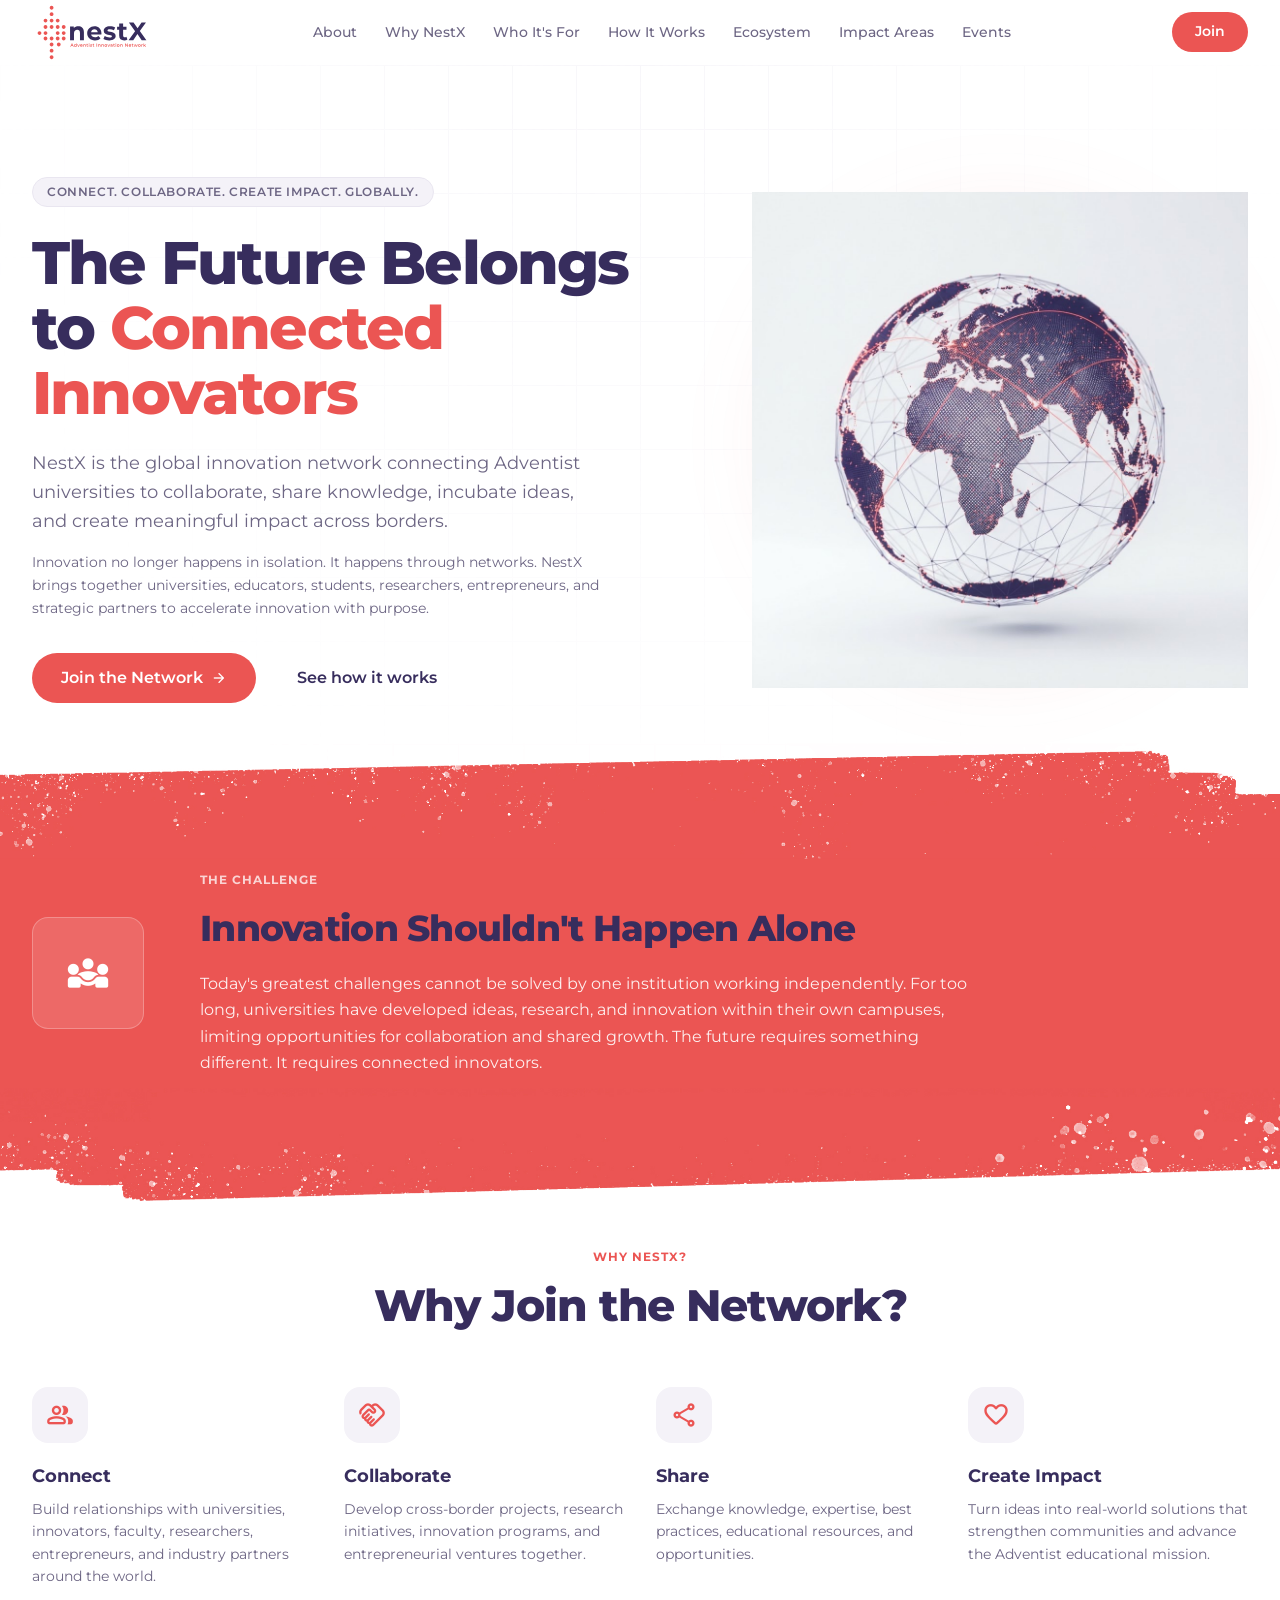
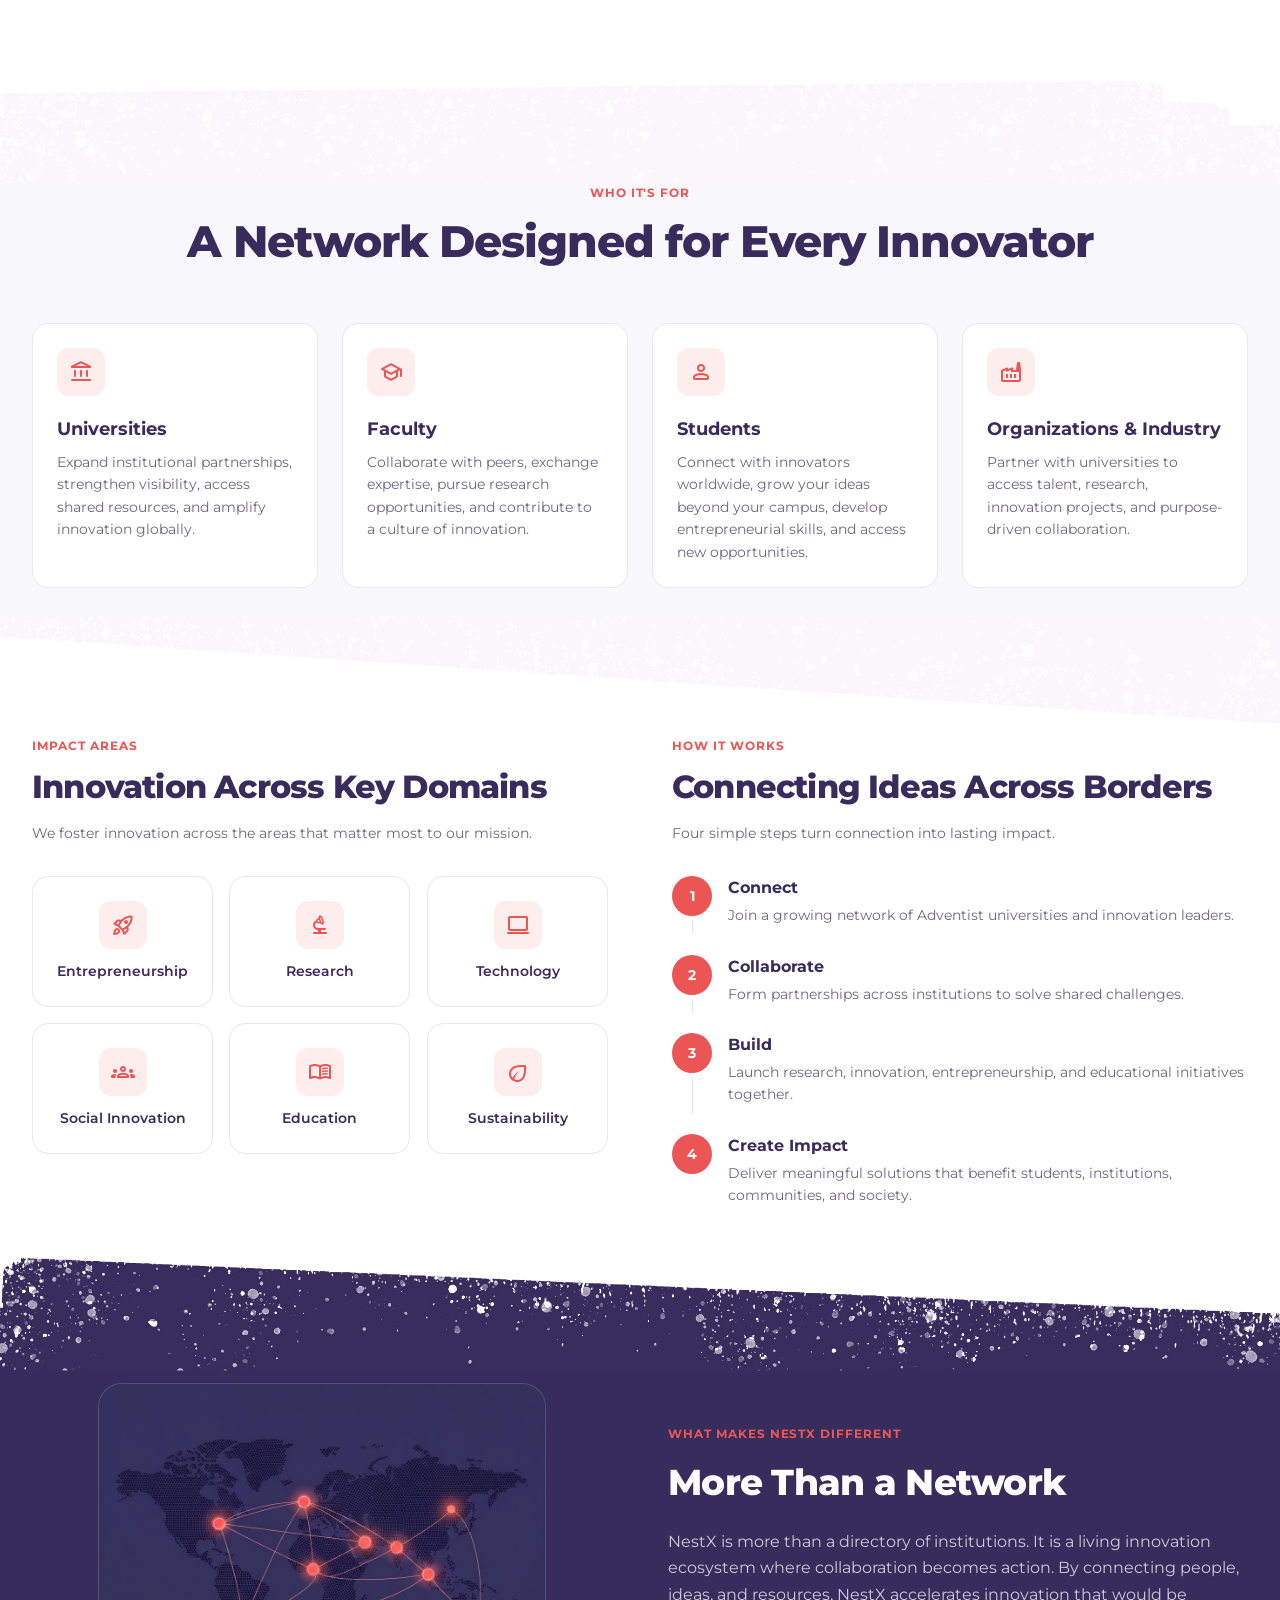
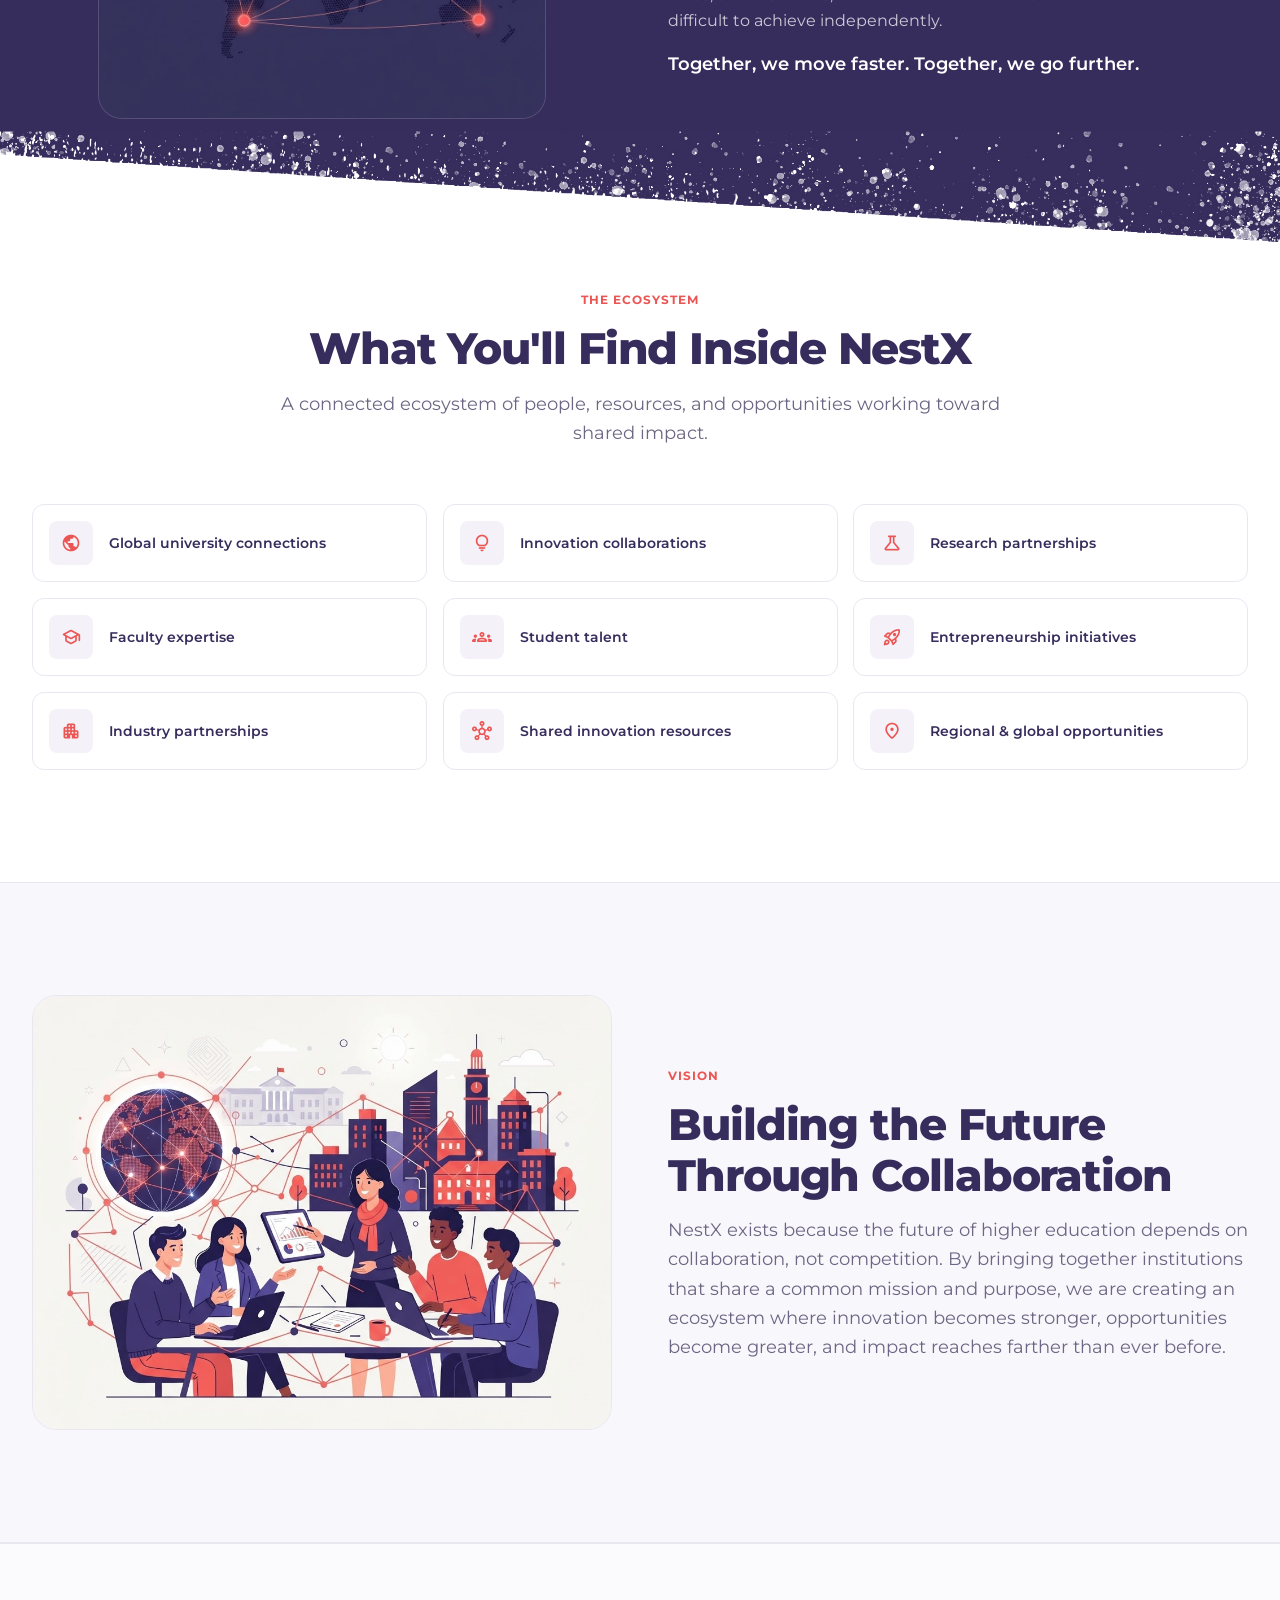
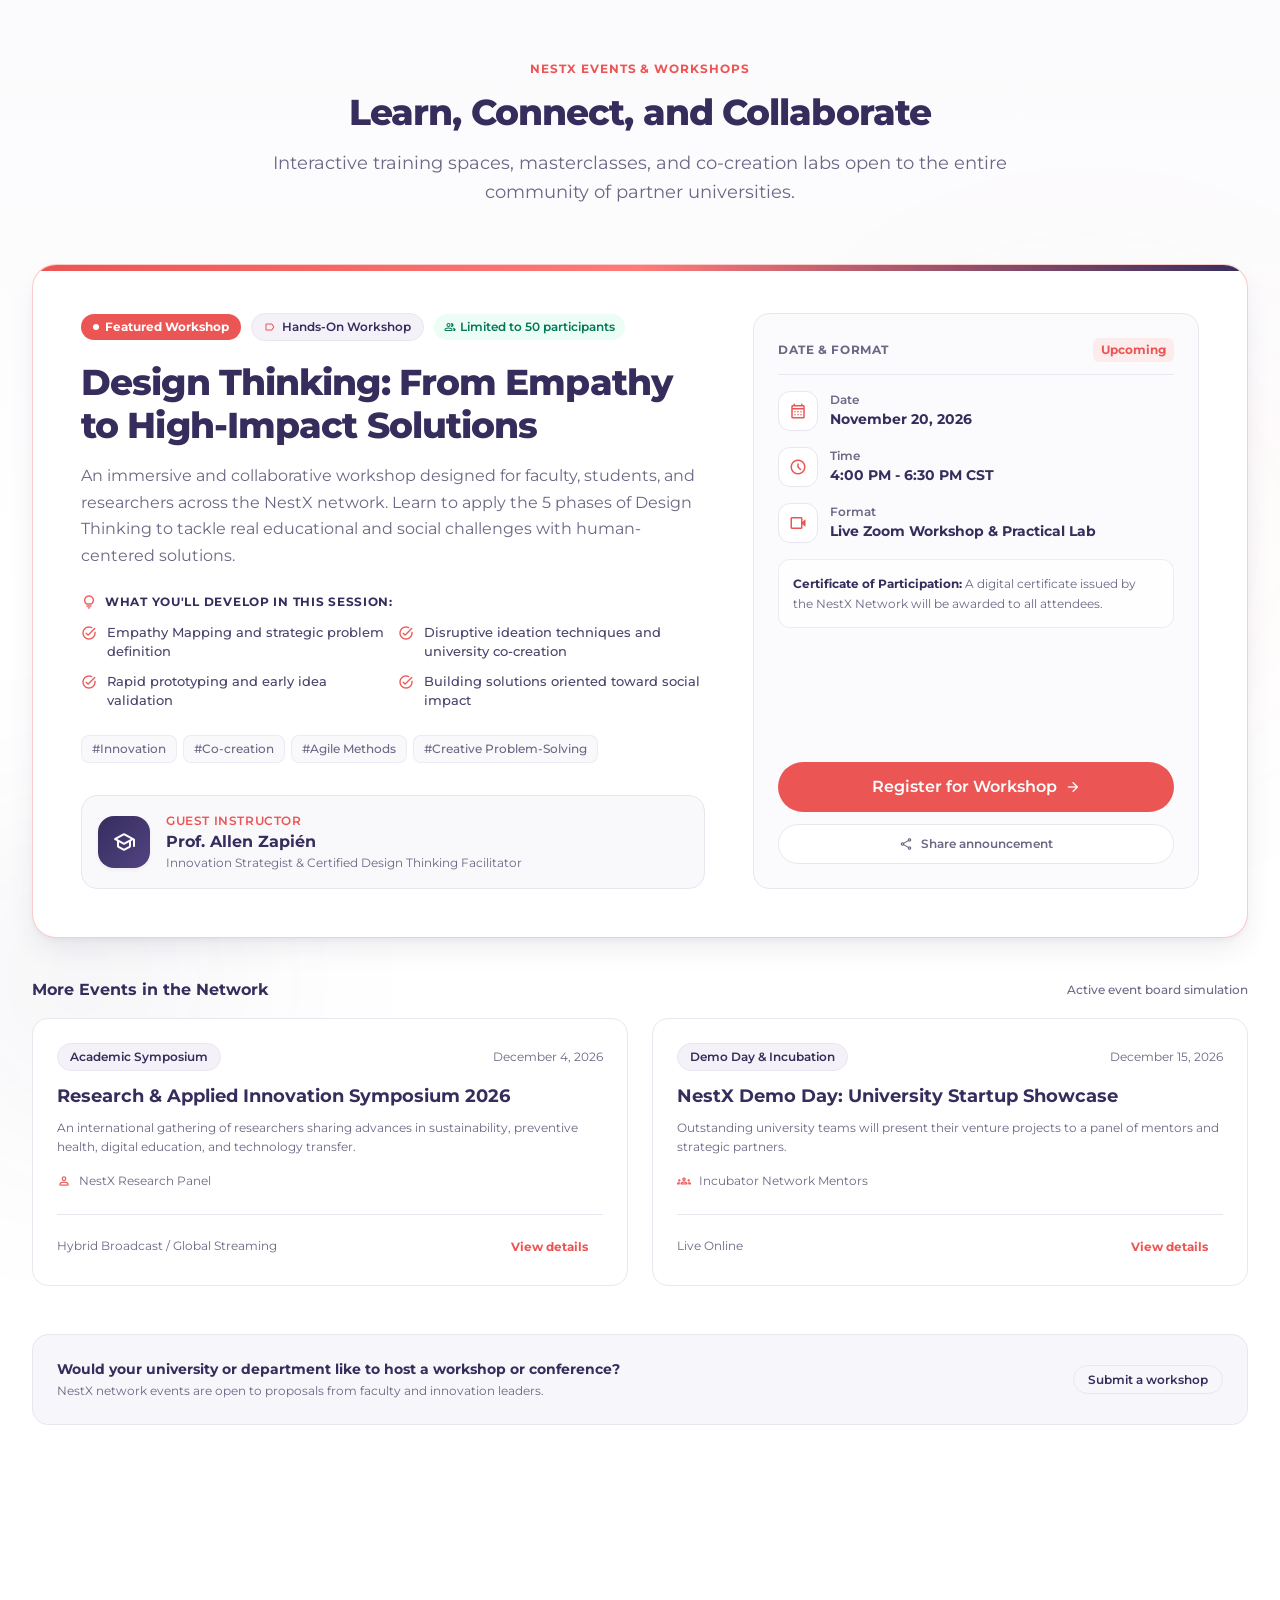
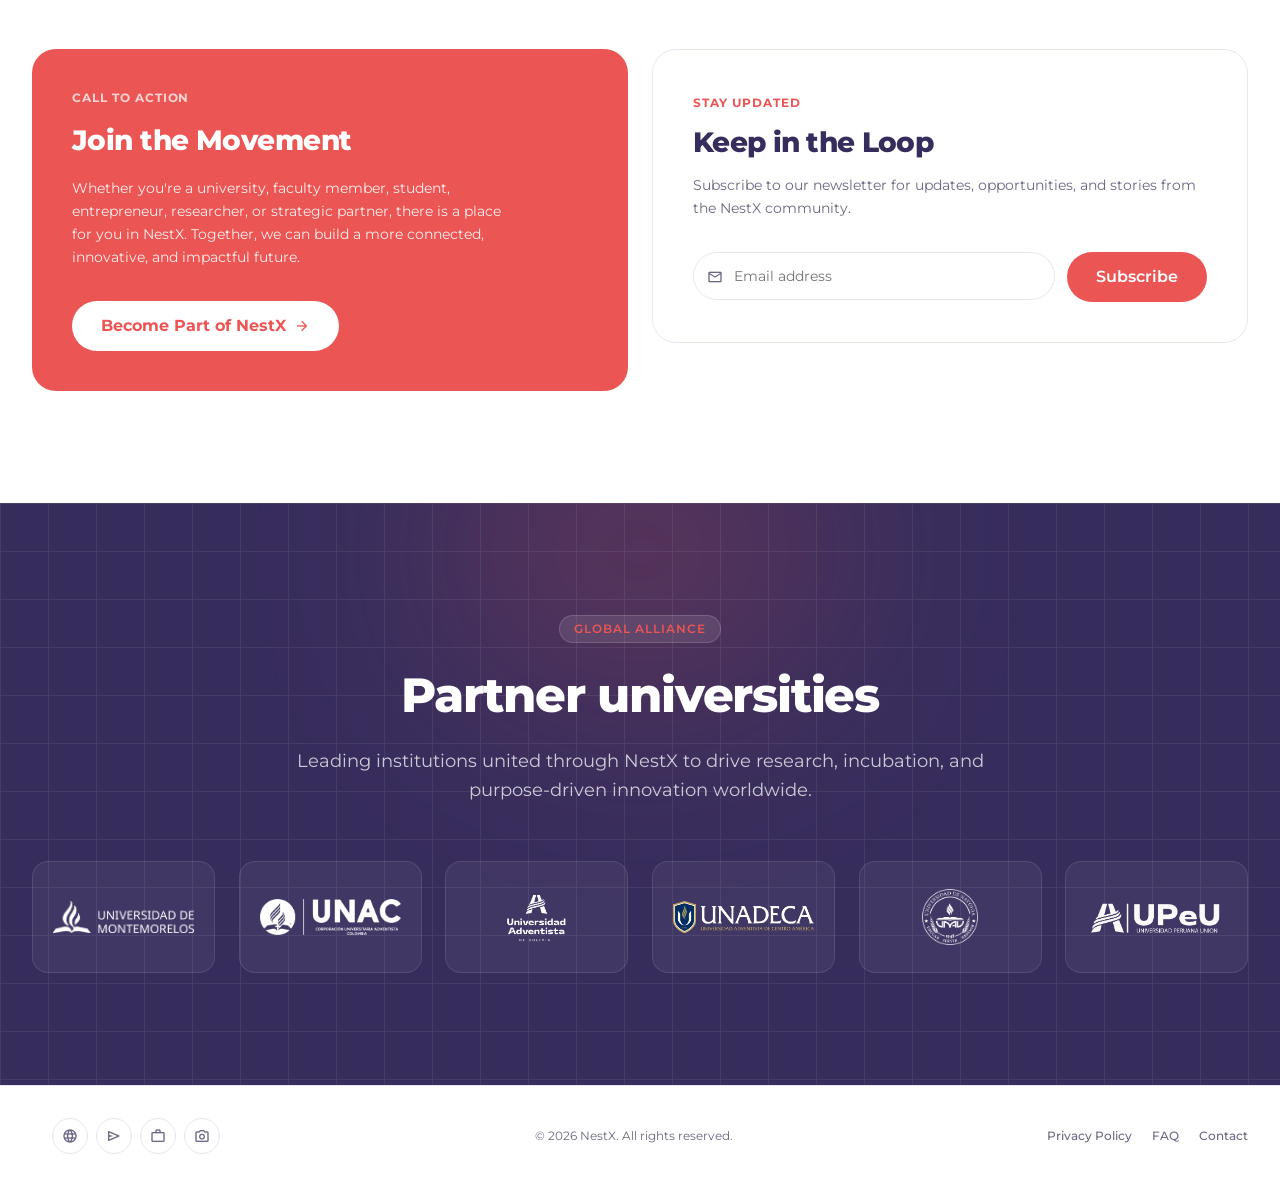
==== index.html @ 6dacefe0 "Update index.html" ====
<!DOCTYPE html>
<html lang="en">

<head>
  <meta charset="UTF-8">
  <meta name="viewport" content="width=device-width, initial-scale=1.0">
  <title>NestX — Adventist Innovation Network</title>
  <meta name="description"
    content="NestX is the global innovation network connecting Adventist universities to collaborate, share knowledge, incubate ideas, and create meaningful impact across borders.">
  <meta name="theme-color" content="#ffffff">

  <!-- Open Graph -->
  <meta property="og:title" content="NestX — Adventist Innovation Network">
  <meta property="og:description"
    content="Connecting Adventist universities worldwide to accelerate innovation with purpose.">
  <meta property="og:type" content="website">

  <!-- Favicons -->
  <link rel="icon" href="images/favicon.svg" type="image/svg+xml">
  <link rel=apple-touch-icon href="images/favicon.svg">

  <!-- Material Symbols Rounded (Google Fonts) -->
  <link rel="stylesheet"
    href="https://fonts.googleapis.com/css2?family=Material+Symbols+Rounded:opsz,wght,FILL,GRAD@20..48,400..700,0..1,0&display=swap">

  <!-- Hoja de estilos y Script -->
  <link rel="stylesheet" href="styles.css">
  <script defer src="script.js"></script>
</head>

<body>

  <!-- ==================== ENCABEZADO / NAVEGACIÓN ==================== -->
  <header id="site-header" class="site-header">
    <div class="container header-container">
      <!-- Logo de la marca -->
      <a href="#top" class="brand-logo" aria-label="NestX home">
        <img src="images/NestX.svg" alt="NestX - Adventist Innovation Network">
      </a>

      <!-- Navegación de escritorio -->
      <nav class="nav-desktop" aria-label="Primary Navigation">
        <a href="#about" class="nav-link">About</a>
        <a href="#why" class="nav-link">Why NestX</a>
        <a href="#who" class="nav-link">Who It's For</a>
        <a href="#how" class="nav-link">How It Works</a>
        <a href="#ecosystem" class="nav-link">Ecosystem</a>
        <a href="#impact" class="nav-link">Impact Areas</a>
        <a href="#events" class="nav-link">Events</a>
      </nav>

      <!-- Acciones del encabezado -->
      <div class="header-actions">
        <a href="#join" class="btn btn-primary header-join-btn">Join</a>
        <button type="button" id="mobile-toggle" class="mobile-toggle" aria-label="Toggle menu" aria-expanded="false">
          <!-- Icono de hamburguesa -->
          <span id="icon-hamburger" class="material-symbols-rounded" aria-hidden="true">menu</span>
          <!-- Icono de cerrar -->
          <span id="icon-close" class="material-symbols-rounded" aria-hidden="true">close</span>
        </button>
      </div>
    </div>

    <!-- Panel de navegación móvil -->
    <div id="mobile-nav-panel" class="mobile-nav-panel">
      <nav class="mobile-nav-links" aria-label="Mobile Navigation">
        <a href="#about" class="mobile-nav-link">About</a>
        <a href="#why" class="mobile-nav-link">Why NestX</a>
        <a href="#who" class="mobile-nav-link">Who It's For</a>
        <a href="#how" class="mobile-nav-link">How It Works</a>
        <a href="#ecosystem" class="mobile-nav-link">Ecosystem</a>
        <a href="#impact" class="mobile-nav-link">Impact Areas</a>
        <a href="#events" class="mobile-nav-link">Events</a>
        <a href="#join" class="btn btn-primary mobile-nav-cta">Join the Network</a>
      </nav>
    </div>
  </header>

  <main>
    <!-- ==================== SECCIÓN HERO ==================== -->
    <section id="top" class="hero-section">
      <div class="hero-grid-pattern" aria-hidden="true"></div>

      <div class="container hero-layout">
        <div>
          <div class="reveal">
            <span class="hero-badge">
              Connect. Collaborate. Create Impact. Globally.
            </span>
          </div>

          <div class="reveal" data-delay="80">
            <h1 class="hero-title">
              The Future Belongs to <span class="text-primary">Connected Innovators</span>
            </h1>
          </div>

          <div class="reveal" data-delay="160">
            <p class="hero-lead">
              NestX is the global innovation network connecting Adventist universities to
              collaborate, share knowledge, incubate ideas, and create meaningful impact
              across borders.
            </p>
          </div>

          <div class="reveal" data-delay="220">
            <p class="hero-body">
              Innovation no longer happens in isolation. It happens through networks. NestX
              brings together universities, educators, students, researchers, entrepreneurs,
              and strategic partners to accelerate innovation with purpose.
            </p>
          </div>

          <div class="reveal" data-delay="300">
            <div class="hero-actions">
              <a href="#join" class="btn btn-primary btn-lg">
                Join the Network
                <span class="material-symbols-rounded btn-icon" aria-hidden="true">arrow_forward</span>
              </a>
              <a href="#how" class="btn btn-ghost btn-lg">
                See how it works
              </a>
            </div>
          </div>
        </div>

        <div class="reveal" data-delay="200">
          <div class="hero-media-wrapper">
            <div class="hero-glow" aria-hidden="true"></div>
            <img src="images/hero-globe.png"
              alt="A globe wrapped in a network of connected innovation nodes linking universities worldwide"
              class="hero-globe-img" loading="eager">
          </div>
        </div>
      </div>
    </section>

    <!-- ==================== SECCIÓN EL DESAFÍO ==================== -->
    <section id="about" class="band-section">
      <div class="rough-band rough-band--primary">
        <!-- Borde superior rasgado -->
        <div class="rough-band-top"></div>

        <div class="container challenge-inner">
          <div class="reveal">
            <div class="challenge-icon-box">
              <span class="material-symbols-rounded" aria-hidden="true">diversity_3</span>
            </div>
          </div>

          <div class="reveal" data-delay="120">
            <p class="challenge-eyebrow">The Challenge</p>
            <h2 class="challenge-title">Innovation Shouldn't Happen Alone</h2>
            <p class="challenge-desc">
              Today's greatest challenges cannot be solved by one institution working
              independently. For too long, universities have developed ideas, research, and
              innovation within their own campuses, limiting opportunities for collaboration
              and shared growth. The future requires something different. It requires
              connected innovators.
            </p>
          </div>
        </div>

        <!-- Borde inferior rasgado -->
        <div class="rough-band-bottom"></div>
      </div>
    </section>

    <!-- ==================== SECCIÓN POR QUÉ NESTX ==================== -->
    <section id="why" class="section-py">
      <div class="container">
        <div class="reveal text-center">
          <p class="eyebrow eyebrow--center">Why NestX?</p>
          <h2 class="section-title">Why Join the Network?</h2>
        </div>

        <div class="why-grid">
          <!-- Conectar -->
          <div class="reveal" data-delay="0">
            <div class="why-item">
              <div class="why-icon-box">
                <span class="material-symbols-rounded" aria-hidden="true">group</span>
              </div>
              <h3 class="why-item-title">Connect</h3>
              <p class="why-item-body">
                Build relationships with universities, innovators, faculty, researchers, entrepreneurs, and industry
                partners around the world.
              </p>
            </div>
          </div>

          <!-- Colaborar -->
          <div class="reveal" data-delay="90">
            <div class="why-item">
              <div class="why-icon-box">
                <span class="material-symbols-rounded" aria-hidden="true">handshake</span>
              </div>
              <h3 class="why-item-title">Collaborate</h3>
              <p class="why-item-body">
                Develop cross-border projects, research initiatives, innovation programs, and entrepreneurial ventures
                together.
              </p>
            </div>
          </div>

          <!-- Compartir -->
          <div class="reveal" data-delay="180">
            <div class="why-item">
              <div class="why-icon-box">
                <span class="material-symbols-rounded" aria-hidden="true">share</span>
              </div>
              <h3 class="why-item-title">Share</h3>
              <p class="why-item-body">
                Exchange knowledge, expertise, best practices, educational resources, and opportunities.
              </p>
            </div>
          </div>

          <!-- Crear impacto -->
          <div class="reveal" data-delay="270">
            <div class="why-item">
              <div class="why-icon-box">
                <span class="material-symbols-rounded" aria-hidden="true">favorite</span>
              </div>
              <h3 class="why-item-title">Create Impact</h3>
              <p class="why-item-body">
                Turn ideas into real-world solutions that strengthen communities and advance the Adventist educational
                mission.
              </p>
            </div>
          </div>
        </div>
      </div>
    </section>

    <!-- ==================== SECCIÓN PARA QUIÉN ES ==================== -->
    <section id="who" class="section-py who-section">
      <!-- Borde superior rasgado -->
      <div class="rough-band-top"></div>
      <div class="container">
        <div class="reveal text-center">
          <p class="eyebrow eyebrow--center">Who It's For</p>
          <h2 class="section-title">A Network Designed for Every Innovator</h2>
        </div>

        <div class="who-grid">
          <!-- Universidades -->
          <div class="reveal" data-delay="0">
            <article class="who-card">
              <div class="who-icon-box">
                <span class="material-symbols-rounded" aria-hidden="true">account_balance</span>
              </div>
              <h3 class="who-card-title">Universities</h3>
              <p class="who-card-body">
                Expand institutional partnerships, strengthen visibility, access shared resources, and amplify
                innovation globally.
              </p>
            </article>
          </div>

          <!-- Profesorado -->
          <div class="reveal" data-delay="90">
            <article class="who-card">
              <div class="who-icon-box">
                <span class="material-symbols-rounded" aria-hidden="true">school</span>
              </div>
              <h3 class="who-card-title">Faculty</h3>
              <p class="who-card-body">
                Collaborate with peers, exchange expertise, pursue research opportunities, and contribute to a culture
                of innovation.
              </p>
            </article>
          </div>

          <!-- Estudiantes -->
          <div class="reveal" data-delay="180">
            <article class="who-card">
              <div class="who-icon-box">
                <span class="material-symbols-rounded" aria-hidden="true">person</span>
              </div>
              <h3 class="who-card-title">Students</h3>
              <p class="who-card-body">
                Connect with innovators worldwide, grow your ideas beyond your campus, develop entrepreneurial skills,
                and access new opportunities.
              </p>
            </article>
          </div>

          <!-- Organizaciones e industria -->
          <div class="reveal" data-delay="270">
            <article class="who-card">
              <div class="who-icon-box">
                <span class="material-symbols-rounded" aria-hidden="true">factory</span>
              </div>
              <h3 class="who-card-title">Organizations & Industry</h3>
              <p class="who-card-body">
                Partner with universities to access talent, research, innovation projects, and purpose-driven
                collaboration.
              </p>
            </article>
          </div>
        </div>
      </div>
      <!-- Borde inferior rasgado -->
      <div class="rough-band-bottom"></div>
    </section>

    <!-- ==================== SECCIÓN IMPACTO Y CÓMO FUNCIONA ==================== -->
    <section class="section-py">
      <div class="container impact-how-grid">
        <!-- Áreas de impacto -->
        <div id="impact">
          <div class="reveal">
            <p class="eyebrow">Impact Areas</p>
            <h2 class="section-title section-title--md">Innovation Across Key Domains</h2>
            <p class="section-subtitle section-subtitle--sm">
              We foster innovation across the areas that matter most to our mission.
            </p>
          </div>

          <div class="impact-areas-grid">
            <!-- Emprendimiento -->
            <div class="reveal" data-delay="0">
              <div class="impact-card">
                <div class="impact-icon-box">
                  <span class="material-symbols-rounded" aria-hidden="true">rocket_launch</span>
                </div>
                <span class="impact-card-label">Entrepreneurship</span>
              </div>
            </div>

            <!-- Investigación -->
            <div class="reveal" data-delay="70">
              <div class="impact-card">
                <div class="impact-icon-box">
                  <span class="material-symbols-rounded" aria-hidden="true">biotech</span>
                </div>
                <span class="impact-card-label">Research</span>
              </div>
            </div>

            <!-- Tecnología -->
            <div class="reveal" data-delay="140">
              <div class="impact-card">
                <div class="impact-icon-box">
                  <span class="material-symbols-rounded" aria-hidden="true">computer</span>
                </div>
                <span class="impact-card-label">Technology</span>
              </div>
            </div>

            <!-- Innovación social -->
            <div class="reveal" data-delay="210">
              <div class="impact-card">
                <div class="impact-icon-box">
                  <span class="material-symbols-rounded" aria-hidden="true">groups</span>
                </div>
                <span class="impact-card-label">Social Innovation</span>
              </div>
            </div>

            <!-- Educación -->
            <div class="reveal" data-delay="280">
              <div class="impact-card">
                <div class="impact-icon-box">
                  <span class="material-symbols-rounded" aria-hidden="true">menu_book</span>
                </div>
                <span class="impact-card-label">Education</span>
              </div>
            </div>

            <!-- Sostenibilidad -->
            <div class="reveal" data-delay="350">
              <div class="impact-card">
                <div class="impact-icon-box">
                  <span class="material-symbols-rounded" aria-hidden="true">eco</span>
                </div>
                <span class="impact-card-label">Sustainability</span>
              </div>
            </div>
          </div>
        </div>

        <!-- Cómo funciona -->
        <div id="how">
          <div class="reveal">
            <p class="eyebrow">How It Works</p>
            <h2 class="section-title section-title--md">Connecting Ideas Across Borders</h2>
            <p class="section-subtitle section-subtitle--sm">
              Four simple steps turn connection into lasting impact.
            </p>
          </div>

          <ol class="steps-list">
            <!-- Paso 1 -->
            <li class="reveal" data-delay="0">
              <div class="step-item">
                <div class="step-indicator">
                  <span class="step-number">1</span>
                  <span class="step-line" aria-hidden="true"></span>
                </div>
                <div class="step-content">
                  <h3 class="step-title">Connect</h3>
                  <p class="step-body">Join a growing network of Adventist universities and innovation leaders.</p>
                </div>
              </div>
            </li>

            <!-- Paso 2 -->
            <li class="reveal" data-delay="90">
              <div class="step-item">
                <div class="step-indicator">
                  <span class="step-number">2</span>
                  <span class="step-line" aria-hidden="true"></span>
                </div>
                <div class="step-content">
                  <h3 class="step-title">Collaborate</h3>
                  <p class="step-body">Form partnerships across institutions to solve shared challenges.</p>
                </div>
              </div>
            </li>

            <!-- Paso 3 -->
            <li class="reveal" data-delay="180">
              <div class="step-item">
                <div class="step-indicator">
                  <span class="step-number">3</span>
                  <span class="step-line" aria-hidden="true"></span>
                </div>
                <div class="step-content">
                  <h3 class="step-title">Build</h3>
                  <p class="step-body">Launch research, innovation, entrepreneurship, and educational initiatives
                    together.</p>
                </div>
              </div>
            </li>

            <!-- Paso 4 -->
            <li class="reveal" data-delay="270">
              <div class="step-item">
                <div class="step-indicator">
                  <span class="step-number">4</span>
                </div>
                <div class="step-content">
                  <h3 class="step-title">Create Impact</h3>
                  <p class="step-body">Deliver meaningful solutions that benefit students, institutions, communities,
                    and society.</p>
                </div>
              </div>
            </li>
          </ol>
        </div>
      </div>
    </section>

    <!-- ==================== QUÉ HACE A NESTX DIFERENTE ==================== -->
    <section class="band-section">
      <div class="rough-band rough-band--dark">
        <!-- Borde superior -->
        <div class="rough-band-top"></div>
        <div class="container different-grid">
          <div class="reveal">
            <div class="different-media-box">
              <img src="images/network-map.png"
                alt="A dotted world map with coral connection nodes linking universities across continents"
                loading="lazy">
            </div>
          </div>

          <div class="reveal" data-delay="140">
            <p class="different-eyebrow">What Makes NestX Different</p>
            <h2 class="different-title">More Than a Network</h2>
            <p class="different-desc">
              NestX is more than a directory of institutions. It is a living innovation
              ecosystem where collaboration becomes action. By connecting people, ideas, and
              resources, NestX accelerates innovation that would be difficult to achieve
              independently.
            </p>
            <p class="different-highlight">
              Together, we move faster. Together, we go further.
            </p>
          </div>
        </div>

        <!-- borde inferior rasgado -->
        <div class="rough-band-bottom"></div>
      </div>
    </section>

    <!-- ==================== SECCIÓN ECOSISTEMA ==================== -->
    <section id="ecosystem" class="section-py">
      <div class="container">
        <div class="reveal text-center">
          <p class="eyebrow eyebrow--center">The Ecosystem</p>
          <h2 class="section-title">What You'll Find Inside NestX</h2>
          <p class="section-subtitle section-subtitle--center">
            A connected ecosystem of people, resources, and opportunities working toward shared impact.
          </p>
        </div>

        <div class="ecosystem-grid">
          <!-- 1. Conexiones universitarias globales -->
          <div class="reveal" data-delay="0">
            <div class="ecosystem-item">
              <div class="ecosystem-icon-box">
                <span class="material-symbols-rounded" aria-hidden="true">public</span>
              </div>
              <span class="ecosystem-label">Global university connections</span>
            </div>
          </div>

          <!-- 2. Colaboraciones de innovación -->
          <div class="reveal" data-delay="80">
            <div class="ecosystem-item">
              <div class="ecosystem-icon-box">
                <span class="material-symbols-rounded" aria-hidden="true">lightbulb</span>
              </div>
              <span class="ecosystem-label">Innovation collaborations</span>
            </div>
          </div>

          <!-- 3. Alianzas de investigación -->
          <div class="reveal" data-delay="160">
            <div class="ecosystem-item">
              <div class="ecosystem-icon-box">
                <span class="material-symbols-rounded" aria-hidden="true">science</span>
              </div>
              <span class="ecosystem-label">Research partnerships</span>
            </div>
          </div>

          <!-- 4. Experiencia del profesorado -->
          <div class="reveal" data-delay="0">
            <div class="ecosystem-item">
              <div class="ecosystem-icon-box">
                <span class="material-symbols-rounded" aria-hidden="true">school</span>
              </div>
              <span class="ecosystem-label">Faculty expertise</span>
            </div>
          </div>

          <!-- 5. Talento estudiantil -->
          <div class="reveal" data-delay="80">
            <div class="ecosystem-item">
              <div class="ecosystem-icon-box">
                <span class="material-symbols-rounded" aria-hidden="true">groups</span>
              </div>
              <span class="ecosystem-label">Student talent</span>
            </div>
          </div>

          <!-- 6. Iniciativas de emprendimiento -->
          <div class="reveal" data-delay="160">
            <div class="ecosystem-item">
              <div class="ecosystem-icon-box">
                <span class="material-symbols-rounded" aria-hidden="true">rocket_launch</span>
              </div>
              <span class="ecosystem-label">Entrepreneurship initiatives</span>
            </div>
          </div>

          <!-- 7. Alianzas con la industria -->
          <div class="reveal" data-delay="0">
            <div class="ecosystem-item">
              <div class="ecosystem-icon-box">
                <span class="material-symbols-rounded" aria-hidden="true">apartment</span>
              </div>
              <span class="ecosystem-label">Industry partnerships</span>
            </div>
          </div>

          <!-- 8. Recursos compartidos de innovación -->
          <div class="reveal" data-delay="80">
            <div class="ecosystem-item">
              <div class="ecosystem-icon-box">
                <span class="material-symbols-rounded" aria-hidden="true">hub</span>
              </div>
              <span class="ecosystem-label">Shared innovation resources</span>
            </div>
          </div>

          <!-- 9. Oportunidades regionales y globales -->
          <div class="reveal" data-delay="160">
            <div class="ecosystem-item">
              <div class="ecosystem-icon-box">
                <span class="material-symbols-rounded" aria-hidden="true">location_on</span>
              </div>
              <span class="ecosystem-label">Regional & global opportunities</span>
            </div>
          </div>
        </div>
      </div>
    </section>

    <!-- ==================== SECCIÓN VISIÓN ==================== -->
    <section class="section-py vision-section">
      <div class="container vision-grid">
        <div class="reveal">
          <div class="vision-media-box">
            <img src="images/vision-collaboration.png"
              alt="Students and educators collaborating across a connected global community" loading="lazy">
          </div>
        </div>

        <div class="reveal" data-delay="140">
          <p class="eyebrow">Vision</p>
          <h2 class="section-title">Building the Future Through Collaboration</h2>
          <p class="section-subtitle">
            NestX exists because the future of higher education depends on collaboration,
            not competition. By bringing together institutions that share a common mission
            and purpose, we are creating an ecosystem where innovation becomes stronger,
            opportunities become greater, and impact reaches farther than ever before.
          </p>
        </div>
      </div>
    </section>

    <!-- ==================== SECCIÓN EVENTOS Y TALLERES ==================== -->
    <section id="events" class="events-section section-py">
      <div class="events-ambient-glow-1" aria-hidden="true"></div>
      <div class="events-ambient-glow-2" aria-hidden="true"></div>

      <div class="container container--relative">
        <!-- Encabezado -->
        <div class="text-center">
          <div class="reveal">
            <p class="eyebrow eyebrow--center">NestX Events & Workshops</p>
          </div>
          <div class="reveal" data-delay="80">
            <h2 class="section-title section-title--events">Learn, Connect, and Collaborate</h2>
          </div>
          <div class="reveal" data-delay="160">
            <p class="section-subtitle section-subtitle--center">
              Interactive training spaces, masterclasses, and co-creation labs open to the entire community of partner
              universities.
            </p>
          </div>
        </div>

        <!-- Taller destacado -->
        <div class="reveal" data-delay="200">
          <div class="featured-event-card">
            <div class="featured-top-accent" aria-hidden="true"></div>

            <div class="featured-event-layout">
              <!-- Izquierda: Contenido -->
              <div class="featured-event-main">
                <div>
                  <!-- Insignias -->
                  <div class="badge-row">
                    <span class="badge-featured">
                      <span class="pulse-dot"></span>
                      Featured Workshop
                    </span>
                    <span class="badge-tag">
                      <span class="material-symbols-rounded icon--primary" aria-hidden="true">label</span>
                      Hands-On Workshop
                    </span>
                    <span class="badge-spots">
                      <span class="material-symbols-rounded" aria-hidden="true">group</span>
                      Limited to 50 participants
                    </span>
                  </div>

                  <!-- Título y descripción -->
                  <h3 class="featured-event-title">
                    Design Thinking: From Empathy to High-Impact Solutions
                  </h3>
                  <p class="featured-event-desc">
                    An immersive and collaborative workshop designed for faculty, students, and researchers across the
                    NestX network. Learn to apply the 5 phases of Design Thinking to tackle real educational and social
                    challenges with human-centered solutions.
                  </p>

                  <!-- Destacados -->
                  <div class="highlights-container">
                    <h4 class="highlights-title">
                      <span class="material-symbols-rounded icon--primary" aria-hidden="true">lightbulb</span>
                      What you'll develop in this session:
                    </h4>
                    <ul class="highlights-grid">
                      <li class="highlight-item">
                        <span class="material-symbols-rounded highlight-icon" aria-hidden="true">task_alt</span>
                        <span>Empathy Mapping and strategic problem definition</span>
                      </li>
                      <li class="highlight-item">
                        <span class="material-symbols-rounded highlight-icon" aria-hidden="true">task_alt</span>
                        <span>Disruptive ideation techniques and university co-creation</span>
                      </li>
                      <li class="highlight-item">
                        <span class="material-symbols-rounded highlight-icon" aria-hidden="true">task_alt</span>
                        <span>Rapid prototyping and early idea validation</span>
                      </li>
                      <li class="highlight-item">
                        <span class="material-symbols-rounded highlight-icon" aria-hidden="true">task_alt</span>
                        <span>Building solutions oriented toward social impact</span>
                      </li>
                    </ul>
                  </div>

                  <!-- Etiquetas -->
                  <div class="tag-list">
                    <span class="tag-bubble">#Innovation</span>
                    <span class="tag-bubble">#Co-creation</span>
                    <span class="tag-bubble">#Agile Methods</span>
                    <span class="tag-bubble">#Creative Problem-Solving</span>
                  </div>
                </div>

                <!-- Información del instructor -->
                <div class="instructor-preview-box">
                  <div class="instructor-avatar">
                    <span class="material-symbols-rounded" aria-hidden="true">school</span>
                  </div>
                  <div>
                    <p class="instructor-meta-eyebrow">Guest Instructor</p>
                    <h4 class="instructor-name">Prof. Allen Zapién</h4>
                    <p class="instructor-title">Innovation Strategist &amp; Certified Design Thinking Facilitator</p>
                  </div>
                </div>
              </div>

              <!-- Derecha: Barra lateral de metadatos del evento -->
              <div class="event-sidebar-card">
                <div>
                  <div class="sidebar-head">
                    <span class="sidebar-head-label">Date
                      &amp; Format</span>
                    <span class="status-pill">Upcoming</span>
                  </div>

                  <div class="sidebar-meta-list">
                    <!-- Fecha -->
                    <div class="sidebar-meta-item">
                      <div class="sidebar-icon-box">
                        <span class="material-symbols-rounded" aria-hidden="true">calendar_month</span>
                      </div>
                      <div>
                        <p class="sidebar-meta-label">Date</p>
                        <p class="sidebar-meta-value">November 20, 2026</p>
                      </div>
                    </div>

                    <!-- Hora -->
                    <div class="sidebar-meta-item">
                      <div class="sidebar-icon-box">
                        <span class="material-symbols-rounded" aria-hidden="true">schedule</span>
                      </div>
                      <div>
                        <p class="sidebar-meta-label">Time</p>
                        <p class="sidebar-meta-value">4:00 PM - 6:30 PM CST</p>
                      </div>
                    </div>

                    <!-- Formato -->
                    <div class="sidebar-meta-item">
                      <div class="sidebar-icon-box">
                        <span class="material-symbols-rounded" aria-hidden="true">videocam</span>
                      </div>
                      <div>
                        <p class="sidebar-meta-label">Format</p>
                        <p class="sidebar-meta-value">Live Zoom Workshop &amp; Practical Lab</p>
                      </div>
                    </div>

                    <div class="sidebar-cert-note">
                      <strong>Certificate of Participation:</strong> A digital
                      certificate issued by the NestX Network will be awarded to all attendees.
                    </div>
                  </div>
                </div>

                <!-- Acciones -->
                <div class="sidebar-actions">
                  <button type="button" class="btn btn-primary btn-lg btn--full" data-open-event="design-thinking">
                    <span>Register for Workshop</span>
                    <span class="material-symbols-rounded btn-icon" aria-hidden="true">arrow_forward</span>
                  </button>

                  <button type="button" id="btn-share-event" class="btn-share">
                    <span class="material-symbols-rounded" aria-hidden="true">share</span>
                    <span>Share announcement</span>
                  </button>
                </div>
              </div>
            </div>
          </div>
        </div>

        <!-- Eventos secundarios en la red -->
        <div class="secondary-events-header">
          <h3 class="secondary-events-title">More Events in the Network</h3>
          <span class="secondary-events-subtitle">Active event board simulation</span>
        </div>

        <div class="secondary-events-grid">
          <!-- Evento 1 -->
          <div class="reveal" data-delay="0">
            <div class="secondary-event-card">
              <div>
                <div class="secondary-event-top">
                  <span class="badge-tag">Academic Symposium</span>
                  <span class="event-meta">December 4, 2026</span>
                </div>
                <h4 class="secondary-event-card-title">Research &amp; Applied Innovation Symposium 2026</h4>
                <p class="secondary-event-card-desc">
                  An international gathering of researchers sharing advances in sustainability, preventive health,
                  digital education, and technology transfer.
                </p>
                <div class="secondary-event-speaker">
                  <span class="material-symbols-rounded icon--primary" aria-hidden="true">person</span>
                  <span>NestX Research Panel</span>
                </div>
              </div>
              <div class="secondary-event-card-footer">
                <span class="event-meta">Hybrid Broadcast / Global
                  Streaming</span>
                <button type="button" class="btn btn-ghost btn-sm btn--primary-text"
                  data-open-event="research-symposium">
                  View details
                </button>
              </div>
            </div>
          </div>

          <!-- Evento 2 -->
          <div class="reveal" data-delay="100">
            <div class="secondary-event-card">
              <div>
                <div class="secondary-event-top">
                  <span class="badge-tag">Demo Day &amp; Incubation</span>
                  <span class="event-meta">December 15, 2026</span>
                </div>
                <h4 class="secondary-event-card-title">NestX Demo Day: University Startup Showcase</h4>
                <p class="secondary-event-card-desc">
                  Outstanding university teams will present their venture projects to a panel of mentors and strategic
                  partners.
                </p>
                <div class="secondary-event-speaker">
                  <span class="material-symbols-rounded icon--primary" aria-hidden="true">groups</span>
                  <span>Incubator Network Mentors</span>
                </div>
              </div>
              <div class="secondary-event-card-footer">
                <span class="event-meta">Live Online</span>
                <button type="button" class="btn btn-ghost btn-sm btn--primary-text" data-open-event="venture-pitch">
                  View details
                </button>
              </div>
            </div>
          </div>
        </div>

        <!-- Llamado a la comunidad -->
        <div class="reveal" data-delay="250">
          <div class="callout-banner">
            <div>
              <h4 class="callout-title">Would your university or department like to host a workshop or conference?</h4>
              <p class="callout-subtitle">NestX network events are open to proposals from faculty and innovation
                leaders.</p>
            </div>
            <a href="#join" class="btn btn-outline btn-sm">Submit a workshop</a>
          </div>
        </div>
      </div>
    </section>

    <!-- ==================== SECCIÓN LLAMADO A LA ACCIÓN ==================== -->
    <section id="join" class="section-py">
      <div class="container cta-grid">
        <!-- Únete al movimiento -->
        <div class="reveal">
          <div class="cta-banner-card">
            <div>
              <p class="cta-banner-eyebrow">Call to Action</p>
              <h2 class="cta-banner-title">Join the Movement</h2>
              <p class="cta-banner-desc">
                Whether you're a university, faculty member, student, entrepreneur,
                researcher, or strategic partner, there is a place for you in NestX. Together,
                we can build a more connected, innovative, and impactful future.
              </p>
            </div>
            <div class="cta-banner-actions">
              <a href="#top" class="btn btn-white btn-lg">
                Become Part of NestX
                <span class="material-symbols-rounded btn-icon" aria-hidden="true">arrow_forward</span>
              </a>
            </div>
          </div>
        </div>

        <!-- Mantente al tanto -->
        <div class="reveal" data-delay="140">
          <div class="newsletter-card">
            <div>
              <p class="eyebrow">Stay Updated</p>
              <h2 class="section-title section-title--sm">Keep in the Loop</h2>
              <p class="section-subtitle section-subtitle--sm">
                Subscribe to our newsletter for updates, opportunities, and stories from the NestX community.
              </p>
            </div>

            <!-- Formulario de suscripción -->
            <form id="newsletter-form" class="newsletter-form">
              <div class="input-with-icon-wrapper">
                <span class="material-symbols-rounded input-icon" aria-hidden="true">mail</span>
                <input type="email" id="newsletter-email" class="form-input-round" placeholder="Email address" required>
              </div>
              <button type="submit" class="btn btn-primary btn-lg btn--nowrap">
                Subscribe
              </button>
            </form>

            <!-- Estado de éxito -->
            <div id="newsletter-success" class="newsletter-success-box">
              <span class="material-symbols-rounded" aria-hidden="true">check_circle</span>
              <span>Thanks for subscribing! We'll be in touch soon.</span>
            </div>
          </div>
        </div>
      </div>
    </section>

    <!-- ==================== SECCIÓN UNIVERSIDADES SOCIAS ==================== -->
    <section id="partners" class="partners-section">
      <div class="partners-ambient-light" aria-hidden="true"></div>
      <div class="partners-grid-pattern" aria-hidden="true"></div>

      <div class="container container--relative">
        <div class="reveal text-center">
          <span class="partners-badge">Global Alliance</span>
          <h2 class="partners-title">Partner universities</h2>
          <p class="partners-subtitle">
            Leading institutions united through NestX to drive research, incubation, and purpose-driven innovation
            worldwide.
          </p>
        </div>

        <div class="partners-grid">
          <!-- UM -->
          <div class="reveal" data-delay="0">
            <div class="partner-logo-card" title="Universidad de Montemorelos">
              <img src="images/universidades/UM.png" alt="Universidad de Montemorelos" class="partner-logo-img"
                loading="lazy">
            </div>
          </div>

          <!-- UNAC -->
          <div class="reveal" data-delay="70">
            <div class="partner-logo-card" title="Corporación Universitaria Adventista (UNAC)">
              <img src="images/universidades/UNAC.webp" alt="Corporación Universitaria Adventista"
                class="partner-logo-img" loading="lazy">
            </div>
          </div>

          <!-- UNADEBO -->
          <div class="reveal" data-delay="140">
            <div class="partner-logo-card" title="Universidad Adventista de Bolivia (UNADEBO)">
              <img src="images/universidades/UNADEBO.png" alt="Universidad Adventista de Bolivia"
                class="partner-logo-img" loading="lazy">
            </div>
          </div>

          <!-- UNADECA -->
          <div class="reveal" data-delay="210">
            <div class="partner-logo-card" title="Universidad Adventista de Centro América (UNADECA)">
              <img src="images/universidades/UNADECA.png" alt="Universidad Adventista de Centro América"
                class="partner-logo-img" loading="lazy">
            </div>
          </div>

          <!-- UNAV -->
          <div class="reveal" data-delay="280">
            <div class="partner-logo-card" title="Universidad de Navojoa (UNAV)">
              <img src="images/universidades/UNAV.png" alt="Universidad de Navojoa" class="partner-logo-img"
                loading="lazy">
            </div>
          </div>

          <!-- UPEU -->
          <div class="reveal" data-delay="350">
            <div class="partner-logo-card" title="Universidad Peruana Unión (UPeU)">
              <img src="images/universidades/UPEU.png" alt="Universidad Peruana Unión" class="partner-logo-img"
                loading="lazy">
            </div>
          </div>
        </div>
      </div>
    </section>
  </main>

  <!-- ==================== PIE DE PÁGINA ==================== -->
  <footer class="site-footer">
    <div class="container footer-inner">
      <div class="footer-left">
        <!-- Logo -->
        <a href="#top" class="brand-logo" aria-label="NestX home">
          <img src="images/NestX.svg" alt="NestX - Adventist Innovation Network">
        </a>

        <!-- Iconos sociales -->
        <div class="social-links">
          <a href="#" aria-label="Website" class="social-btn">
            <span class="material-symbols-rounded" aria-hidden="true">language</span>
          </a>
          <a href="#" aria-label="X" class="social-btn">
            <span class="material-symbols-rounded" aria-hidden="true">send</span>
          </a>
          <a href="#" aria-label="LinkedIn" class="social-btn">
            <span class="material-symbols-rounded" aria-hidden="true">work</span>
          </a>
          <a href="#" aria-label="Instagram" class="social-btn">
            <span class="material-symbols-rounded" aria-hidden="true">photo_camera</span>
          </a>
        </div>
      </div>

      <p class="footer-copy">&copy; 2026 NestX. All rights reserved.</p>

      <nav class="footer-nav" aria-label="Footer Navigation">
        <a href="#" class="footer-nav-link">Privacy Policy</a>
        <a href="#" class="footer-nav-link">FAQ</a>
        <a href="#" class="footer-nav-link">Contact</a>
      </nav>
    </div>
  </footer>

  <!-- ==================== MODAL DE REGISTRO ==================== -->
  <div id="event-modal" class="modal-backdrop" role="dialog" aria-modal="true" aria-labelledby="modal-event-title">
    <div class="modal-dialog">
      <!-- Botón de cerrar -->
      <button type="button" class="modal-close-btn" data-close-modal aria-label="Close modal">
        <span class="material-symbols-rounded" aria-hidden="true">close</span>
      </button>

      <!-- Vista de formulario -->
      <div id="modal-form-view" class="modal-form-view">
        <span id="modal-event-category" class="badge-tag badge-accent">
          Event Registration
        </span>
        <h3 id="modal-event-title" class="section-title section-title--modal">
          Design Thinking: From Empathy to High-Impact Solutions
        </h3>
        <p id="modal-event-meta" class="modal-event-meta">
          Prof. Allen Zapién · November 20, 2026
        </p>

        <form id="event-reg-form" class="modal-form-spacing">
          <div class="modal-form-group">
            <label for="reg-name" class="modal-label">Full name *</label>
            <input type="text" id="reg-name" class="modal-input" placeholder="e.g. Ana Martinez" required>
          </div>

          <div class="modal-form-group">
            <label for="reg-email" class="modal-label">Institutional email *</label>
            <input type="email" id="reg-email" class="modal-input" placeholder="your.email@university.edu" required>
          </div>

          <div class="modal-grid-2 modal-form-group">
            <div>
              <label for="reg-uni" class="modal-label">University</label>
              <select id="reg-uni" class="modal-select">
                <option value="Universidad de Montemorelos">U. de Montemorelos</option>
                <option value="Corporación Universitaria Adventista">UNAC</option>
                <option value="Universidad Adventista de Bolivia">UNADEBO</option>
                <option value="Universidad Adventista de Centro América">UNADECA</option>
                <option value="Universidad de Navojoa">UNAV</option>
                <option value="Universidad Peruana Unión">UPeU</option>
                <option value="Other institution">Other institution</option>
              </select>
            </div>

            <div>
              <label for="reg-role" class="modal-label">Role</label>
              <select id="reg-role" class="modal-select">
                <option value="Student">Student</option>
                <option value="Faculty / Professor">Faculty / Professor</option>
                <option value="Researcher">Researcher</option>
                <option value="Entrepreneur">Entrepreneur</option>
                <option value="Administrator">Administrator</option>
                <option value="Other">Other</option>
              </select>
            </div>
          </div>

          <div class="modal-footer">
            <button type="button" class="btn btn-ghost btn-sm" data-close-modal>Cancel</button>
            <button type="submit" class="btn btn-primary">Complete Registration</button>
          </div>
        </form>
      </div>

      <!-- Vista de confirmación -->
      <div id="modal-confirm-view" class="modal-confirm-view">
        <div class="confirm-icon-circle">
          <span class="material-symbols-rounded modal-confirm-icon" aria-hidden="true">check_circle</span>
        </div>
        <h3 class="section-title confirm-title">Registration Confirmed!</h3>
        <p class="confirm-lead">
          Your spot has been reserved for the event:
        </p>

        <div class="confirm-summary">
          <p id="confirm-event-category" class="confirm-event-category">Hands-On
            Workshop</p>
          <p id="confirm-event-title" class="confirm-event-title">Design Thinking:
            From Empathy to High-Impact Solutions</p>
          <p id="confirm-event-instructor" class="confirm-event-instructor">Instructor: Prof. Allen
            Zapién</p>
          <p id="confirm-event-datetime" class="confirm-event-datetime">November 20,
            2026 — 4:00 PM - 6:30 PM CST</p>
        </div>

        <p class="confirm-note">
          A confirmation email with access links has been sent to <strong id="confirm-user-email"></strong>.
        </p>

        <button type="button" class="btn btn-primary confirm-ok-btn" data-close-modal>
          Got it
        </button>
      </div>
    </div>
  </div>

</body>

</html>
---- styles.css ----
/* ==========================================================================
   NESTX — CSS VAINILLA PURO
   Sistema de Diseño, Tokens, Layouts, Componentes y Animaciones
   ========================================================================== */

@import url('https://fonts.googleapis.com/css2?family=Montserrat:wght@400;500;600;700;800;900&display=swap');

/* --- 1. Tokens de Diseño y Variables CSS --- */
:root {
  /* Colores de Marca */
  --primary: #eb5553;
  --primary-hover: #d84543;
  --primary-foreground: #ffffff;
  --foreground: #372d5d;
  --foreground-light: #514382;
  --background: #ffffff;
  --card: #ffffff;
  --card-foreground: #372d5d;
  --secondary: #f4f2f8;
  --secondary-foreground: #372d5d;
  --muted: #f6f5f9;
  --muted-foreground: #6d6684;
  --accent: #fdecec;
  --accent-foreground: #eb5553;
  --border: #e9e6f0;
  --border-focus: #eb5553;
  --ring: rgba(235, 85, 83, 0.25);

  /* Tipografía */
  --font-sans: 'Montserrat', -apple-system, BlinkMacSystemFont, "Segoe UI", Roboto, sans-serif;

  /* Radios de Borde */
  --radius-sm: 0.375rem;
  --radius-md: 0.5rem;
  --radius-lg: 0.75rem;
  --radius-xl: 1rem;
  --radius-2xl: 1.5rem;
  --radius-full: 9999px;

  /* Sombras */
  --shadow-xs: 0 1px 2px rgba(55, 45, 93, 0.05);
  --shadow-sm: 0 2px 4px rgba(55, 45, 93, 0.06);
  --shadow-md: 0 6px 16px -2px rgba(55, 45, 93, 0.08), 0 2px 6px -1px rgba(55, 45, 93, 0.04);
  --shadow-lg: 0 12px 28px -4px rgba(55, 45, 93, 0.1), 0 4px 10px -2px rgba(55, 45, 93, 0.05);
  --shadow-xl: 0 20px 35px -5px rgba(55, 45, 93, 0.14), 0 10px 15px -5px rgba(55, 45, 93, 0.06);
  --shadow-primary: 0 8px 20px -4px rgba(235, 85, 83, 0.35);

  /* Estructura y Dimensiones */
  --container-max-w: 80rem;
  /* 1280px */
  --header-height: 4rem;
  /* 64px */
}

/* --- 2. Reseteo y Estilos Base --- */
*,
*::before,
*::after {
  box-sizing: border-box;
  margin: 0;
  padding: 0;
}

html {
  font-family: var(--font-sans);
  scroll-behavior: smooth;
  -webkit-text-size-adjust: 100%;
  text-rendering: optimizeLegibility;
}

body {
  background-color: var(--background);
  color: var(--foreground);
  line-height: 1.5;
  -webkit-font-smoothing: antialiased;
  -moz-osx-font-smoothing: grayscale;
  overflow-x: hidden;
}

img,
svg {
  display: block;
  max-width: 100%;
  height: auto;
}

a {
  color: inherit;
  text-decoration: none;
}

button,
input,
select,
textarea {
  font: inherit;
  color: inherit;
}

button {
  cursor: pointer;
  background: none;
  border: none;
}

ul,
ol {
  list-style: none;
}

/* --- 3. Utilidades de Maquetación --- */
.container {
  width: 100%;
  max-width: var(--container-max-w);
  margin-inline: auto;
  padding-inline: 1.25rem;
}

@media (min-width: 768px) {
  .container {
    padding-inline: 2rem;
  }
}

.section-py {
  padding-block: 5rem;
}

@media (min-width: 768px) {
  .section-py {
    padding-block: 7rem;
  }
}

.text-center {
  text-align: center;
}

.text-left {
  text-align: left;
}

.sr-only {
  position: absolute;
  width: 1px;
  height: 1px;
  padding: 0;
  margin: -1px;
  overflow: hidden;
  clip: rect(0, 0, 0, 0);
  white-space: nowrap;
  border: 0;
}

/* --- 4. Ayudantes de Tipografía --- */
.eyebrow {
  display: inline-flex;
  align-items: center;
  gap: 0.5rem;
  font-size: 0.75rem;
  font-weight: 700;
  text-transform: uppercase;
  letter-spacing: 0.08em;
  color: var(--primary);
}

.section-title {
  font-size: 1.75rem;
  font-weight: 800;
  letter-spacing: -0.025em;
  line-height: 1.15;
  color: var(--foreground);
  margin-top: 0.75rem;
}

@media (min-width: 640px) {
  .section-title {
    font-size: 2.25rem;
  }
}

@media (min-width: 768px) {
  .section-title {
    font-size: 2.75rem;
  }
}

.section-subtitle {
  font-size: 1rem;
  line-height: 1.625;
  color: var(--muted-foreground);
  margin-top: 1rem;
  max-width: 48rem;
}

@media (min-width: 640px) {
  .section-subtitle {
    font-size: 1.125rem;
  }
}

/* --- 5. Botones --- */
.btn {
  display: inline-flex;
  align-items: center;
  justify-content: center;
  gap: 0.5rem;
  font-weight: 600;
  font-size: 0.875rem;
  border-radius: var(--radius-full);
  padding: 0.625rem 1.375rem;
  text-decoration: none;
  cursor: pointer;
  border: 1px solid transparent;
  transition: all 0.2s cubic-bezier(0.16, 1, 0.3, 1);
  line-height: 1.25;
}

.btn:active {
  transform: scale(0.98);
}

.btn-primary {
  background-color: var(--primary);
  color: var(--primary-foreground);
}

.btn-primary:hover {
  background-color: var(--primary-hover);
  box-shadow: var(--shadow-primary);
}

.btn-secondary {
  background-color: var(--secondary);
  color: var(--foreground);
}

.btn-secondary:hover {
  background-color: #eae6f2;
}

.btn-ghost {
  background-color: transparent;
  color: var(--foreground);
}

.btn-ghost:hover {
  background-color: var(--secondary);
}

.btn-outline {
  border-color: var(--border);
  background-color: transparent;
  color: var(--foreground);
}

.btn-outline:hover {
  background-color: var(--secondary);
  border-color: var(--foreground);
}

.btn-white {
  background-color: #ffffff;
  color: var(--primary);
  font-weight: 700;
}

.btn-white:hover {
  background-color: rgba(255, 255, 255, 0.92);
}

.btn-lg {
  padding: 0.875rem 1.75rem;
  font-size: 1rem;
}

.btn-sm {
  padding: 0.4rem 0.875rem;
  font-size: 0.75rem;
}

.btn .btn-icon {
  width: 1rem;
  height: 1rem;
  transition: transform 0.2s ease;
}

.btn:hover .btn-icon {
  transform: translateX(3px);
}

/* --- 6. Animaciones de Revelado (Scroll Reveal) --- */
.reveal {
  opacity: 0;
  transform: translateY(22px);
  transition: opacity 0.7s cubic-bezier(0.16, 1, 0.3, 1), transform 0.7s cubic-bezier(0.16, 1, 0.3, 1);
  will-change: opacity, transform;
}

.reveal.is-visible {
  opacity: 1;
  transform: translateY(0);
}

@media (prefers-reduced-motion: reduce) {
  .reveal {
    opacity: 1 !important;
    transform: none !important;
    transition: none !important;
  }
}

/* --- 7. Efecto de Papel Rasgado (RoughBand) --- */
.rough-band {
  position: relative;
  width: 100%;
}

.rough-band-top {
  position: absolute;
  top: 0;
  left: 0;
  width: 100%;
  height: 1.25rem;
  transform: translateY(-97%);
  pointer-events: none;
  z-index: 2;
}

#about>div>div.rough-band-top {
  background: url(images/bkgRedTop01.gif) center bottom no-repeat;
  background-size: cover;
  height: 115px;
  width: 100%;
}

#about>div>div.rough-band-bottom {
  background: url(images/bkgRedBot01.gif) center top no-repeat;
  background-size: cover;
  height: 115px;
  width: 100%;
}

.rough-band-bottom {
  position: absolute;
  bottom: 0;
  left: 0;
  width: 100%;
  height: 1.25rem;
  transform: translateY(97%);
  pointer-events: none;
  z-index: 2;
}

@media (min-width: 768px) {

  .rough-band-top,
  .rough-band-bottom {
    height: 1.75rem;
  }
}

/* --- 8. Cabecera y Navegación (Header) --- */
.site-header {
  position: sticky;
  top: 0;
  z-index: 50;
  width: 100%;
  background-color: var(--background);
  border-bottom: 1px solid transparent;
  transition: background-color 0.3s ease, border-color 0.3s ease, backdrop-filter 0.3s ease, box-shadow 0.3s ease;
}

.site-header.scrolled {
  background-color: rgba(255, 255, 255, 0.88);
  border-bottom-color: var(--border);
  backdrop-filter: blur(12px);
  -webkit-backdrop-filter: blur(12px);
  box-shadow: 0 1px 3px rgba(0, 0, 0, 0.03);
}

.header-container {
  display: flex;
  align-items: center;
  justify-content: space-between;
  height: var(--header-height);
}

.brand-logo {
  display: inline-flex;
  align-items: center;
  gap: 0.5rem;
  font-weight: 800;
  font-size: 1.25rem;
  letter-spacing: -0.03em;
  color: var(--foreground);
}

.brand-logo .brand-x {
  color: var(--primary);
}

#site-header>div.container.header-container>a>img {
  width: 120px;
  margin-top: .05em;
}

.nav-desktop {
  display: none;
  align-items: center;
  gap: 1.75rem;
}

@media (min-width: 1024px) {
  .nav-desktop {
    display: flex;
  }
}

.nav-link {
  font-size: 0.875rem;
  font-weight: 500;
  color: var(--muted-foreground);
  transition: color 0.2s ease;
  position: relative;
}

.nav-link:hover {
  color: var(--foreground);
}

.header-actions {
  display: flex;
  align-items: center;
  gap: 0.5rem;
}

.header-join-btn {
  display: none;
}

@media (min-width: 640px) {
  .header-join-btn {
    display: inline-flex;
  }
}

.mobile-toggle {
  display: inline-flex;
  align-items: center;
  justify-content: center;
  width: 2.5rem;
  height: 2.5rem;
  border-radius: var(--radius-md);
  color: var(--foreground);
}

@media (min-width: 1024px) {
  .mobile-toggle {
    display: none;
  }
}

.mobile-nav-panel {
  display: none;
  border-top: 1px solid var(--border);
  background-color: var(--background);
  padding: 0.75rem 1.25rem 1.25rem;
}

.mobile-nav-panel.is-open {
  display: block;
}

.mobile-nav-links {
  display: flex;
  flex-direction: column;
  gap: 0.25rem;
}

.mobile-nav-link {
  padding: 0.75rem 0.5rem;
  border-radius: var(--radius-md);
  font-size: 0.875rem;
  font-weight: 500;
  color: var(--muted-foreground);
  transition: all 0.2s ease;
}

.mobile-nav-link:hover {
  background-color: var(--muted);
  color: var(--foreground);
}

/* --- 9. Sección Principal (Hero) --- */
.hero-section {
  position: relative;
  overflow: hidden;
  padding-block: 4rem;
}

@media (min-width: 768px) {
  .hero-section {
    padding-block: 6rem;
  }
}

@media (min-width: 1024px) {
  .hero-section {
    padding-block: 7rem;
  }
}

.hero-grid-pattern {
  position: absolute;
  inset: 0;
  opacity: 0.35;
  background-image:
    linear-gradient(to right, var(--border) 1px, transparent 1px),
    linear-gradient(to bottom, var(--border) 1px, transparent 1px);
  background-size: 64px 64px;
  mask-image: radial-gradient(ellipse at top, black, transparent 75%);
  -webkit-mask-image: radial-gradient(ellipse at top, black, transparent 75%);
  pointer-events: none;
}

.hero-layout {
  display: grid;
  align-items: center;
  gap: 2.5rem;
}

@media (min-width: 1024px) {
  .hero-layout {
    grid-template-columns: 1.15fr 0.85fr;
    gap: 3rem;
  }
}

.hero-badge {
  display: inline-flex;
  align-items: center;
  gap: 0.5rem;
  border-radius: var(--radius-full);
  border: 1px solid var(--border);
  background-color: var(--secondary);
  padding: 0.3rem 0.875rem;
  font-size: 0.75rem;
  font-weight: 600;
  text-transform: uppercase;
  letter-spacing: 0.05em;
  color: var(--muted-foreground);
}

.hero-title {
  font-size: 2.25rem;
  font-weight: 800;
  letter-spacing: -0.03em;
  line-height: 1.08;
  color: var(--foreground);
  margin-top: 1.5rem;
}

@media (min-width: 640px) {
  .hero-title {
    font-size: 3.25rem;
  }
}

@media (min-width: 1024px) {
  .hero-title {
    font-size: 3.75rem;
  }
}

.hero-title .text-primary {
  color: var(--primary);
}

.hero-lead {
  margin-top: 1.5rem;
  font-size: 1.125rem;
  line-height: 1.6;
  color: var(--muted-foreground);
  max-width: 36rem;
}

.hero-body {
  margin-top: 1rem;
  font-size: 0.875rem;
  line-height: 1.65;
  color: var(--muted-foreground);
  max-width: 36rem;
}

.hero-actions {
  margin-top: 2rem;
  display: flex;
  flex-wrap: wrap;
  align-items: center;
  gap: 0.75rem;
}

.hero-media-wrapper {
  position: relative;
  width: 100%;
  max-width: 32rem;
  aspect-ratio: 1 / 1;
  margin-inline: auto;
}

.hero-glow {
  position: absolute;
  inset: 2rem;
  border-radius: var(--radius-full);
  background-color: rgba(235, 85, 83, 0.12);
  filter: blur(48px);
  pointer-events: none;
}

.hero-globe-img {
  position: relative;
  width: 100%;
  height: 100%;
  object-fit: contain;
}

/* --- 10. Sección El Desafío (The Challenge) --- */
.challenge-inner {
  display: flex;
  flex-direction: column;
  align-items: flex-start;
  gap: 2rem;
  padding-block: 1rem;
  color: #ffffff;
}

@media (min-width: 768px) {
  .challenge-inner {
    flex-direction: row;
    align-items: center;
    gap: 3.5rem;
  }
}

.challenge-icon-box {
  flex-shrink: 0;
  display: flex;
  align-items: center;
  justify-content: center;
  width: 6rem;
  height: 6rem;
  border-radius: var(--radius-xl);
  border: 1px solid rgba(255, 255, 255, 0.25);
  background-color: rgba(255, 255, 255, 0.12);
  color: #ffffff;
}

@media (min-width: 768px) {
  .challenge-icon-box {
    width: 7rem;
    height: 7rem;
  }
}

.challenge-eyebrow {
  font-size: 0.75rem;
  font-weight: 700;
  text-transform: uppercase;
  letter-spacing: 0.08em;
  color: rgba(255, 255, 255, 0.75);
}

.challenge-title {
  margin-top: 0.75rem;
  font-size: 1.75rem;
  font-weight: 800;
  letter-spacing: -0.02em;
  color: var(--foreground);
}

@media (min-width: 640px) {
  .challenge-title {
    font-size: 2.25rem;
  }
}

.challenge-desc {
  margin-top: 1rem;
  font-size: 1rem;
  line-height: 1.65;
  color: rgba(255, 255, 255, 0.9);
  max-width: 48rem;
}

/* --- 11. Sección Por Qué NestX (Why) --- */

#why {
  margin-bottom: 5rem;
}

.why-grid {
  margin-top: 3.5rem;
  display: grid;
  gap: 2.5rem 2rem;
}

@media (min-width: 640px) {
  .why-grid {
    grid-template-columns: repeat(2, 1fr);
  }
}

@media (min-width: 1024px) {
  .why-grid {
    grid-template-columns: repeat(4, 1fr);
  }
}

.why-item {
  display: flex;
  flex-direction: column;
  align-items: flex-start;
}

.why-icon-box {
  display: flex;
  align-items: center;
  justify-content: center;
  width: 3.5rem;
  height: 3.5rem;
  border-radius: var(--radius-xl);
  background-color: var(--secondary);
  color: var(--primary);
  transition: background-color 0.3s ease, color 0.3s ease;
}

.why-item:hover .why-icon-box {
  background-color: var(--primary);
  color: #ffffff;
}

.why-item-title {
  margin-top: 1.25rem;
  font-size: 1.125rem;
  font-weight: 700;
  color: var(--foreground);
}

.why-item-body {
  margin-top: 0.5rem;
  font-size: 0.875rem;
  line-height: 1.6;
  color: var(--muted-foreground);
}

/* --- 12. Sección Para Quién Es (Who) --- */
.who-section {
  border-block: 1px solid var(--border);
  background-color: rgba(244, 242, 248, 0.6);
}

.who-grid {
  margin-top: 3.5rem;
  display: grid;
  gap: 1.5rem;
}

#who {
  padding: 0;
  position: relative;
}

#who>div.rough-band-top {
  background: url(images/bkgGrayTop01.gif) no-repeat center bottom;
  width: 100%;
  height: 115px;
  background-size: cover;
}

#who>div.rough-band-bottom {
  background: url(images/bkgGrayBot01.gif) no-repeat center top;
  width: 100%;
  height: 115px;
  background-size: cover;
}

#who>div.container {
  margin-bottom: 2rem;
}

@media (min-width: 640px) {
  .who-grid {
    grid-template-columns: repeat(2, 1fr);
  }
}

@media (min-width: 1024px) {
  .who-grid {
    grid-template-columns: repeat(4, 1fr);
  }
}

.who-card {
  display: flex;
  flex-direction: column;
  height: 100%;
  border-radius: var(--radius-xl);
  border: 1px solid var(--border);
  background-color: var(--card);
  padding: 1.5rem;
  transition: transform 0.3s ease, border-color 0.3s ease, box-shadow 0.3s ease;
}

.who-card:hover {
  transform: translateY(-4px);
  border-color: rgba(235, 85, 83, 0.4);
  box-shadow: var(--shadow-lg);
}

.who-icon-box {
  display: flex;
  align-items: center;
  justify-content: center;
  width: 3rem;
  height: 3rem;
  border-radius: var(--radius-lg);
  background-color: rgba(235, 85, 83, 0.1);
  color: var(--primary);
}

.who-card-title {
  margin-top: 1.25rem;
  font-size: 1.125rem;
  font-weight: 700;
  color: var(--foreground);
}

.who-card-body {
  margin-top: 0.5rem;
  font-size: 0.875rem;
  line-height: 1.6;
  color: var(--muted-foreground);
}

/* --- 13. Áreas de Impacto y Cómo Funciona --- */
.impact-how-grid {
  display: grid;
  gap: 3.5rem;
}

@media (min-width: 1024px) {
  .impact-how-grid {
    grid-template-columns: 1fr 1fr;
    gap: 4rem;
  }
}

.impact-areas-grid {
  margin-top: 2rem;
  display: grid;
  grid-template-columns: repeat(2, 1fr);
  gap: 1rem;
}

@media (min-width: 640px) {
  .impact-areas-grid {
    grid-template-columns: repeat(3, 1fr);
  }
}

.impact-card {
  display: flex;
  flex-direction: column;
  align-items: center;
  justify-content: center;
  gap: 0.75rem;
  border-radius: var(--radius-xl);
  border: 1px solid var(--border);
  background-color: var(--card);
  padding: 1.5rem 0.75rem;
  text-align: center;
  transition: all 0.25s ease;
}

.impact-card:hover {
  border-color: rgba(235, 85, 83, 0.4);
  background-color: var(--secondary);
}

.impact-icon-box {
  display: flex;
  align-items: center;
  justify-content: center;
  width: 3rem;
  height: 3rem;
  border-radius: var(--radius-lg);
  background-color: rgba(235, 85, 83, 0.1);
  color: var(--primary);
  transition: background-color 0.25s ease, color 0.25s ease;
}

.impact-card:hover .impact-icon-box {
  background-color: var(--primary);
  color: #ffffff;
}

.impact-card-label {
  font-size: 0.875rem;
  font-weight: 600;
  color: var(--foreground);
}

/* Pasos numerados (Cómo Funciona) */
.steps-list {
  margin-top: 2rem;
  display: flex;
  flex-direction: column;
  gap: 1.25rem;
}

.step-item {
  display: flex;
  gap: 1rem;
}

.step-indicator {
  display: flex;
  flex-direction: column;
  align-items: center;
}

.step-number {
  display: flex;
  align-items: center;
  justify-content: center;
  width: 2.5rem;
  height: 2.5rem;
  border-radius: var(--radius-full);
  background-color: var(--primary);
  color: #ffffff;
  font-size: 0.875rem;
  font-weight: 700;
  flex-shrink: 0;
}

.step-line {
  width: 1px;
  flex-grow: 1;
  background-color: var(--border);
  margin-top: 0.25rem;
}

.step-content {
  padding-bottom: 0.5rem;
}

.step-title {
  font-size: 1rem;
  font-weight: 700;
  color: var(--foreground);
}

.step-body {
  margin-top: 0.25rem;
  font-size: 0.875rem;
  line-height: 1.6;
  color: var(--muted-foreground);
}

/* --- 14. Lo Que Hace a NestX Diferente (Banda Oscura Rasgada) --- */
.different-grid {
  display: grid;
  align-items: center;
  gap: 2.5rem;
  padding-block: 1rem;
  color: #ffffff;
}

@media (min-width: 768px) {
  .different-grid {
    grid-template-columns: 1fr 1fr;
    gap: 3.5rem;
  }
}

.different-media-box {
  position: relative;
  width: 100%;
  max-width: 28rem;
  aspect-ratio: 4 / 3;
  margin-inline: auto;
  border-radius: var(--radius-2xl);
  overflow: hidden;
  border: 1px solid rgba(255, 255, 255, 0.12);
  background-color: rgba(255, 255, 255, 0.05);
}

.different-media-box img {
  width: 100%;
  height: 100%;
  object-fit: cover;
}

.different-eyebrow {
  font-size: 0.75rem;
  font-weight: 700;
  text-transform: uppercase;
  letter-spacing: 0.08em;
  color: var(--primary);
}

.different-title {
  margin-top: 0.75rem;
  font-size: 1.75rem;
  font-weight: 800;
  letter-spacing: -0.02em;
  color: #ffffff;
}

@media (min-width: 640px) {
  .different-title {
    font-size: 2.25rem;
  }
}

.different-desc {
  margin-top: 1.25rem;
  font-size: 1rem;
  line-height: 1.65;
  color: rgba(255, 255, 255, 0.75);
  max-width: 36rem;
}

.different-highlight {
  margin-top: 1rem;
  font-size: 1.125rem;
  font-weight: 600;
  color: #ffffff;
}

/* --- 15. Sección El Ecosistema --- */
.ecosystem-grid {
  margin-top: 3.5rem;
  display: grid;
  gap: 1rem;
}

@media (min-width: 640px) {
  .ecosystem-grid {
    grid-template-columns: repeat(2, 1fr);
  }
}

@media (min-width: 1024px) {
  .ecosystem-grid {
    grid-template-columns: repeat(3, 1fr);
  }
}

.ecosystem-item {
  display: flex;
  align-items: center;
  gap: 1rem;
  border-radius: var(--radius-lg);
  border: 1px solid var(--border);
  background-color: var(--card);
  padding: 1rem;
  transition: all 0.25s ease;
}

.ecosystem-item:hover {
  border-color: rgba(235, 85, 83, 0.4);
  box-shadow: var(--shadow-md);
}

.ecosystem-icon-box {
  display: flex;
  align-items: center;
  justify-content: center;
  width: 2.75rem;
  height: 2.75rem;
  border-radius: var(--radius-md);
  background-color: var(--secondary);
  color: var(--primary);
  flex-shrink: 0;
  transition: background-color 0.25s ease, color 0.25s ease;
}

.ecosystem-item:hover .ecosystem-icon-box {
  background-color: var(--primary);
  color: #ffffff;
}

.ecosystem-label {
  font-size: 0.875rem;
  font-weight: 600;
  color: var(--foreground);
}

/* --- 16. Sección Visión --- */
.vision-section {
  border-block: 1px solid var(--border);
  background-color: rgba(244, 242, 248, 0.6);
}

.vision-grid {
  display: grid;
  align-items: center;
  gap: 2.5rem;
}

@media (min-width: 768px) {
  .vision-grid {
    grid-template-columns: 1fr 1fr;
    gap: 3.5rem;
  }
}

.vision-media-box {
  position: relative;
  width: 100%;
  aspect-ratio: 4 / 3;
  border-radius: var(--radius-2xl);
  overflow: hidden;
  border: 1px solid var(--border);
  background-color: var(--card);
}

.vision-media-box img {
  width: 100%;
  height: 100%;
  object-fit: cover;
}

/* --- 17. Sección de Eventos y Talleres --- */
.events-section {
  position: relative;
  overflow: hidden;
  border-top: 1px solid var(--border);
  background: linear-gradient(to bottom, rgba(244, 242, 248, 0.4), var(--background) 40%, var(--background));
}

.events-ambient-glow-1 {
  position: absolute;
  top: 25%;
  right: 0;
  width: 24rem;
  height: 24rem;
  border-radius: var(--radius-full);
  background-color: rgba(235, 85, 83, 0.05);
  filter: blur(120px);
  pointer-events: none;
}

.events-ambient-glow-2 {
  position: absolute;
  bottom: 25%;
  left: -5rem;
  width: 20rem;
  height: 20rem;
  border-radius: var(--radius-full);
  background-color: rgba(55, 45, 93, 0.05);
  filter: blur(100px);
  pointer-events: none;
}

/* Tarjeta Principal de Evento Destacado */
.featured-event-card {
  position: relative;
  overflow: hidden;
  border-radius: var(--radius-2xl);
  border: 1px solid rgba(235, 85, 83, 0.3);
  background-color: var(--card);
  padding: 1.5rem;
  box-shadow: var(--shadow-lg);
  margin-top: 3.5rem;
}

@media (min-width: 768px) {
  .featured-event-card {
    padding: 2.5rem;
  }
}

@media (min-width: 1024px) {
  .featured-event-card {
    padding: 3rem;
  }
}

.featured-top-accent {
  position: absolute;
  inset-inline: 0;
  top: 0;
  height: 6px;
  background: linear-gradient(to right, var(--primary), #ff7a78, #372d5d);
}

.featured-event-layout {
  display: grid;
  gap: 2rem;
}

@media (min-width: 1024px) {
  .featured-event-layout {
    grid-template-columns: 7fr 5fr;
    gap: 3rem;
  }
}

.badge-row {
  display: flex;
  flex-wrap: wrap;
  align-items: center;
  gap: 0.625rem;
}

.badge-featured {
  display: inline-flex;
  align-items: center;
  gap: 0.375rem;
  border-radius: var(--radius-full);
  background-color: var(--primary);
  padding: 0.25rem 0.75rem;
  font-size: 0.75rem;
  font-weight: 700;
  color: #ffffff;
}

.pulse-dot {
  width: 6px;
  height: 6px;
  border-radius: var(--radius-full);
  background-color: #ffffff;
  animation: pulse 2s cubic-bezier(0.4, 0, 0.6, 1) infinite;
}

@keyframes pulse {

  0%,
  100% {
    opacity: 1;
    transform: scale(1);
  }

  50% {
    opacity: 0.4;
    transform: scale(0.85);
  }
}

.badge-tag {
  display: inline-flex;
  align-items: center;
  gap: 0.375rem;
  border-radius: var(--radius-full);
  border: 1px solid var(--border);
  background-color: var(--secondary);
  padding: 0.25rem 0.75rem;
  font-size: 0.75rem;
  font-weight: 600;
  color: var(--foreground);
}

.badge-spots {
  display: inline-flex;
  align-items: center;
  gap: 0.25rem;
  border-radius: var(--radius-full);
  background-color: #ecfdf5;
  color: #047857;
  padding: 0.25rem 0.625rem;
  font-size: 0.75rem;
  font-weight: 600;
}

.featured-event-title {
  margin-top: 1.25rem;
  font-size: 1.5rem;
  font-weight: 800;
  letter-spacing: -0.025em;
  color: var(--foreground);
  line-height: 1.2;
}

@media (min-width: 640px) {
  .featured-event-title {
    font-size: 1.875rem;
  }
}

@media (min-width: 1024px) {
  .featured-event-title {
    font-size: 2.25rem;
  }
}

.featured-event-desc {
  margin-top: 1rem;
  font-size: 0.875rem;
  line-height: 1.65;
  color: var(--muted-foreground);
}

@media (min-width: 640px) {
  .featured-event-desc {
    font-size: 1rem;
  }
}

.highlights-container {
  margin-top: 1.5rem;
}

.highlights-title {
  display: flex;
  align-items: center;
  gap: 0.5rem;
  font-size: 0.75rem;
  font-weight: 700;
  text-transform: uppercase;
  letter-spacing: 0.06em;
  color: var(--foreground);
}

.highlights-grid {
  margin-top: 0.75rem;
  display: grid;
  gap: 0.625rem;
}

@media (min-width: 640px) {
  .highlights-grid {
    grid-template-columns: 1fr 1fr;
  }
}

.highlight-item {
  display: flex;
  align-items: flex-start;
  gap: 0.625rem;
  font-size: 0.8125rem;
  font-weight: 500;
  color: rgba(55, 45, 93, 0.9);
}

.highlight-icon {
  flex-shrink: 0;
  margin-top: 2px;
  color: var(--primary);
}

.tag-list {
  margin-top: 1.5rem;
  display: flex;
  flex-wrap: wrap;
  gap: 0.375rem;
}

.tag-bubble {
  border-radius: var(--radius-md);
  border: 1px solid rgba(233, 230, 240, 0.8);
  background-color: rgba(246, 245, 249, 0.6);
  padding: 0.25rem 0.625rem;
  font-size: 0.75rem;
  font-weight: 500;
  color: var(--muted-foreground);
}

.instructor-preview-box {
  margin-top: 2rem;
  display: flex;
  flex-direction: column;
  align-items: flex-start;
  gap: 1rem;
  border-radius: var(--radius-xl);
  border: 1px solid var(--border);
  background-color: rgba(244, 242, 248, 0.5);
  padding: 1rem;
}

@media (min-width: 640px) {
  .instructor-preview-box {
    flex-direction: row;
    align-items: center;
  }
}

.instructor-avatar {
  display: flex;
  align-items: center;
  justify-content: center;
  width: 3.25rem;
  height: 3.25rem;
  border-radius: var(--radius-xl);
  background: linear-gradient(135deg, #372d5d, #514382);
  color: #ffffff;
  box-shadow: var(--shadow-sm);
  flex-shrink: 0;
}

.instructor-meta-eyebrow {
  font-size: 0.75rem;
  font-weight: 600;
  text-transform: uppercase;
  letter-spacing: 0.05em;
  color: var(--primary);
}

.instructor-name {
  font-size: 1rem;
  font-weight: 700;
  color: var(--foreground);
}

.instructor-title {
  font-size: 0.75rem;
  color: var(--muted-foreground);
}

/* Tarjeta Lateral de Datos del Evento */
.event-sidebar-card {
  display: flex;
  flex-direction: column;
  justify-content: space-between;
  border-radius: var(--radius-xl);
  border: 1px solid var(--border);
  background-color: rgba(246, 245, 249, 0.4);
  padding: 1.5rem;
}

.sidebar-meta-list {
  display: flex;
  flex-direction: column;
  gap: 1rem;
}

.sidebar-meta-item {
  display: flex;
  align-items: flex-start;
  gap: 0.75rem;
}

.sidebar-icon-box {
  display: flex;
  align-items: center;
  justify-content: center;
  width: 2.5rem;
  height: 2.5rem;
  border-radius: var(--radius-lg);
  background-color: var(--card);
  border: 1px solid var(--border);
  color: var(--primary);
  flex-shrink: 0;
}

.sidebar-meta-label {
  font-size: 0.75rem;
  font-weight: 600;
  color: var(--muted-foreground);
}

.sidebar-meta-value {
  font-size: 0.875rem;
  font-weight: 700;
  color: var(--foreground);
}

.sidebar-cert-note {
  border-radius: var(--radius-lg);
  border: 1px solid rgba(233, 230, 240, 0.8);
  background-color: rgba(255, 255, 255, 0.8);
  padding: 0.875rem;
  font-size: 0.75rem;
  line-height: 1.6;
  color: var(--muted-foreground);
}

.sidebar-actions {
  margin-top: 2rem;
  display: flex;
  flex-direction: column;
  gap: 0.75rem;
}

.btn-share {
  display: inline-flex;
  align-items: center;
  justify-content: center;
  gap: 0.5rem;
  border-radius: var(--radius-full);
  border: 1px solid var(--border);
  background-color: var(--card);
  padding: 0.625rem;
  font-size: 0.75rem;
  font-weight: 600;
  color: var(--muted-foreground);
  transition: all 0.2s ease;
}

.btn-share:hover {
  background-color: var(--secondary);
  color: var(--foreground);
}

/* Eventos Secundarios de la Red */
.secondary-events-header {
  margin-top: 2.5rem;
  display: flex;
  align-items: center;
  justify-content: space-between;
}

.secondary-events-title {
  font-size: 1rem;
  font-weight: 700;
  color: var(--foreground);
}

.secondary-events-subtitle {
  font-size: 0.75rem;
  font-weight: 500;
  color: var(--muted-foreground);
}

.secondary-events-grid {
  margin-top: 1rem;
  display: grid;
  gap: 1.5rem;
}

@media (min-width: 768px) {
  .secondary-events-grid {
    grid-template-columns: repeat(2, 1fr);
  }
}

.secondary-event-card {
  display: flex;
  flex-direction: column;
  justify-content: space-between;
  border-radius: var(--radius-xl);
  border: 1px solid var(--border);
  background-color: var(--card);
  padding: 1.5rem;
  transition: all 0.3s ease;
}

.secondary-event-card:hover {
  border-color: rgba(235, 85, 83, 0.4);
  box-shadow: var(--shadow-md);
}

.secondary-event-card-title {
  margin-top: 0.75rem;
  font-size: 1.125rem;
  font-weight: 700;
  color: var(--foreground);
}

.secondary-event-card-desc {
  margin-top: 0.5rem;
  font-size: 0.75rem;
  line-height: 1.6;
  color: var(--muted-foreground);
}

.secondary-event-speaker {
  margin-top: 1rem;
  display: flex;
  align-items: center;
  gap: 0.5rem;
  font-size: 0.75rem;
  color: var(--muted-foreground);
}

.secondary-event-card-footer {
  margin-top: 1.5rem;
  display: flex;
  align-items: center;
  justify-content: space-between;
  border-top: 1px solid var(--border);
  padding-top: 1rem;
}

/* Banner de Llamado a la Comunidad */
.callout-banner {
  margin-top: 3rem;
  display: flex;
  flex-direction: column;
  align-items: center;
  justify-content: space-between;
  gap: 1rem;
  border-radius: var(--radius-xl);
  border: 1px solid var(--border);
  background-color: rgba(244, 242, 248, 0.7);
  padding: 1.5rem;
  text-align: center;
}

@media (min-width: 640px) {
  .callout-banner {
    flex-direction: row;
    text-align: left;
  }
}

.callout-title {
  font-size: 0.875rem;
  font-weight: 700;
  color: var(--foreground);
}

.callout-subtitle {
  font-size: 0.75rem;
  color: var(--muted-foreground);
  margin-top: 0.125rem;
}

/* --- 18. Sección de Llamado a la Acción (CTA) --- */
.cta-grid {
  display: grid;
  gap: 1.5rem;
}

@media (min-width: 1024px) {
  .cta-grid {
    grid-template-columns: 1fr 1fr;
  }
}

.cta-banner-card {
  display: flex;
  flex-direction: column;
  justify-content: space-between;
  border-radius: var(--radius-2xl);
  background-color: var(--primary);
  padding: 2rem;
  color: #ffffff;
}

@media (min-width: 768px) {
  .cta-banner-card {
    padding: 2.5rem;
  }
}

.cta-banner-eyebrow {
  font-size: 0.75rem;
  font-weight: 700;
  text-transform: uppercase;
  letter-spacing: 0.08em;
  color: rgba(255, 255, 255, 0.75);
}

.cta-banner-title {
  margin-top: 0.75rem;
  font-size: 1.75rem;
  font-weight: 800;
  letter-spacing: -0.02em;
  color: #ffffff;
}

.cta-banner-desc {
  margin-top: 1rem;
  font-size: 0.875rem;
  line-height: 1.65;
  color: rgba(255, 255, 255, 0.9);
  max-width: 28rem;
}

.newsletter-card {
  display: flex;
  flex-direction: column;
  justify-content: space-between;
  border-radius: var(--radius-2xl);
  border: 1px solid var(--border);
  background-color: var(--card);
  padding: 2rem;
}

@media (min-width: 768px) {
  .newsletter-card {
    padding: 2.5rem;
  }
}

.newsletter-form {
  margin-top: 2rem;
  display: flex;
  flex-direction: column;
  gap: 0.75rem;
}

@media (min-width: 640px) {
  .newsletter-form {
    flex-direction: row;
  }
}

.input-with-icon-wrapper {
  position: relative;
  flex-grow: 1;
}

.input-icon {
  position: absolute;
  left: 0.875rem;
  top: 50%;
  transform: translateY(-50%);
  color: var(--muted-foreground);
  pointer-events: none;
  width: 1rem;
  height: 1rem;
}

.form-input-round {
  height: 3rem;
  width: 100%;
  border-radius: var(--radius-full);
  border: 1px solid var(--border);
  background-color: var(--background);
  padding-left: 2.5rem;
  padding-right: 1rem;
  font-size: 0.875rem;
  color: var(--foreground);
  outline: none;
  transition: border-color 0.2s ease, box-shadow 0.2s ease;
}

.form-input-round:focus {
  border-color: var(--primary);
  box-shadow: 0 0 0 3px var(--ring);
}

.newsletter-success-box {
  margin-top: 2rem;
  display: none;
  align-items: center;
  gap: 0.75rem;
  border-radius: var(--radius-xl);
  background-color: var(--accent);
  padding: 1rem;
  font-size: 0.875rem;
  font-weight: 600;
  color: var(--accent-foreground);
}

.newsletter-success-box.is-visible {
  display: flex;
}

/* --- 19. Sección de Universidades Asociadas --- */
.partners-section {
  position: relative;
  overflow: hidden;
  background-color: #372d5d;
  color: #ffffff;
  padding-block: 5rem;
}

@media (min-width: 768px) {
  .partners-section {
    padding-block: 7rem;
  }
}

.partners-ambient-light {
  position: absolute;
  top: -6rem;
  left: 50%;
  transform: translateX(-50%);
  width: 24rem;
  height: 18rem;
  border-radius: var(--radius-full);
  background-color: rgba(235, 85, 83, 0.2);
  filter: blur(100px);
  pointer-events: none;
}

.partners-grid-pattern {
  position: absolute;
  inset: 0;
  opacity: 0.07;
  background-image:
    linear-gradient(to right, #ffffff 1px, transparent 1px),
    linear-gradient(to bottom, #ffffff 1px, transparent 1px);
  background-size: 48px 48px;
  pointer-events: none;
}

.partners-badge {
  display: inline-flex;
  align-items: center;
  gap: 0.5rem;
  border-radius: var(--radius-full);
  border: 1px solid rgba(255, 255, 255, 0.15);
  background-color: rgba(255, 255, 255, 0.1);
  padding: 0.25rem 0.875rem;
  font-size: 0.75rem;
  font-weight: 600;
  text-transform: uppercase;
  letter-spacing: 0.08em;
  color: var(--primary);
}

.partners-title {
  margin-top: 1rem;
  font-size: 2rem;
  font-weight: 800;
  letter-spacing: -0.025em;
  color: #ffffff;
}

@media (min-width: 640px) {
  .partners-title {
    font-size: 2.5rem;
  }
}

@media (min-width: 768px) {
  .partners-title {
    font-size: 3rem;
  }
}

.partners-subtitle {
  margin-top: 1rem;
  font-size: 1rem;
  line-height: 1.6;
  color: rgba(255, 255, 255, 0.75);
  max-width: 44rem;
  margin-inline: auto;
}

@media (min-width: 640px) {
  .partners-subtitle {
    font-size: 1.125rem;
  }
}

.partners-grid {
  margin-top: 3.5rem;
  display: grid;
  grid-template-columns: repeat(2, 1fr);
  gap: 1rem;
}

@media (min-width: 640px) {
  .partners-grid {
    grid-template-columns: repeat(3, 1fr);
    gap: 1.5rem;
  }
}

@media (min-width: 1024px) {
  .partners-grid {
    grid-template-columns: repeat(6, 1fr);
  }
}

.partner-logo-card {
  display: flex;
  align-items: center;
  justify-content: center;
  height: 7rem;
  width: 100%;
  border-radius: var(--radius-xl);
  border: 1px solid rgba(255, 255, 255, 0.1);
  background-color: rgba(255, 255, 255, 0.05);
  padding: 1.25rem;
  backdrop-filter: blur(4px);
  -webkit-backdrop-filter: blur(4px);
  transition: all 0.3s ease;
}

.partner-logo-card:hover {
  transform: translateY(-4px);
  border-color: rgba(255, 255, 255, 0.3);
  background-color: rgba(255, 255, 255, 0.1);
  box-shadow: 0 12px 24px rgba(0, 0, 0, 0.25);
}

.partner-logo-img {
  max-height: 3.5rem;
  max-width: 100%;
  object-fit: contain;
  transition: transform 0.3s ease;
}

.partner-logo-card:hover .partner-logo-img {
  transform: scale(1.05);
}

/* --- 20. Pie de Página (Footer) --- */
.site-footer {
  border-top: 1px solid var(--border);
  background-color: var(--background);
  padding-block: 2rem;
}

.footer-inner {
  display: flex;
  flex-direction: column;
  gap: 1.5rem;
}

@media (min-width: 768px) {
  .footer-inner {
    flex-direction: row;
    align-items: center;
    justify-content: space-between;
  }
}

.footer-left {
  display: flex;
  align-items: center;
  gap: 1.25rem;
}

.social-links {
  display: flex;
  align-items: center;
  gap: 0.5rem;
}

.social-btn {
  display: flex;
  align-items: center;
  justify-content: center;
  width: 2.25rem;
  height: 2.25rem;
  border-radius: var(--radius-full);
  border: 1px solid var(--border);
  color: var(--muted-foreground);
  transition: all 0.2s ease;
}

.social-btn:hover {
  border-color: var(--primary);
  color: var(--primary);
}

.footer-copy {
  font-size: 0.75rem;
  color: var(--muted-foreground);
}

.footer-nav {
  display: flex;
  align-items: center;
  gap: 1.25rem;
}

.footer-nav-link {
  font-size: 0.75rem;
  font-weight: 500;
  color: var(--muted-foreground);
  transition: color 0.2s ease;
}

.footer-nav-link:hover {
  color: var(--foreground);
}

/* --- 21. Ventana Modal (Dialog) --- */
.modal-backdrop {
  position: fixed;
  inset: 0;
  z-index: 100;
  background-color: rgba(0, 0, 0, 0.65);
  backdrop-filter: blur(4px);
  -webkit-backdrop-filter: blur(4px);
  display: flex;
  align-items: center;
  justify-content: center;
  padding: 1rem;
  opacity: 0;
  pointer-events: none;
  transition: opacity 0.2s ease;
}

.modal-backdrop.is-open {
  opacity: 1;
  pointer-events: auto;
}

.modal-dialog {
  position: relative;
  width: 100%;
  max-width: 32rem;
  max-height: 90vh;
  overflow-y: auto;
  border-radius: var(--radius-2xl);
  border: 1px solid var(--border);
  background-color: var(--card);
  padding: 1.5rem;
  box-shadow: var(--shadow-xl);
  transform: scale(0.94);
  transition: transform 0.25s cubic-bezier(0.16, 1, 0.3, 1);
}

@media (min-width: 640px) {
  .modal-dialog {
    padding: 2rem;
  }
}

.modal-backdrop.is-open .modal-dialog {
  transform: scale(1);
}

.modal-close-btn {
  position: absolute;
  top: 1.25rem;
  right: 1.25rem;
  padding: 0.5rem;
  border-radius: var(--radius-full);
  color: var(--muted-foreground);
  transition: all 0.2s ease;
}

.modal-close-btn:hover {
  background-color: var(--muted);
  color: var(--foreground);
}

.modal-form-group {
  margin-top: 1rem;
}

.modal-label {
  display: block;
  font-size: 0.75rem;
  font-weight: 700;
  color: var(--foreground);
}

.modal-input,
.modal-select {
  margin-top: 0.375rem;
  height: 2.75rem;
  width: 100%;
  border-radius: var(--radius-lg);
  border: 1px solid var(--border);
  background-color: var(--background);
  padding-inline: 0.875rem;
  font-size: 0.875rem;
  color: var(--foreground);
  outline: none;
  transition: border-color 0.2s ease, box-shadow 0.2s ease;
}

.modal-input:focus,
.modal-select:focus {
  border-color: var(--primary);
  box-shadow: 0 0 0 3px var(--ring);
}

.modal-grid-2 {
  display: grid;
  grid-template-columns: 1fr 1fr;
  gap: 0.75rem;
}

.modal-footer {
  margin-top: 1.5rem;
  display: flex;
  align-items: center;
  justify-content: flex-end;
  gap: 0.75rem;
  padding-top: 0.5rem;
}

/* --- 23. Iconos Material Symbols Rounded (Google Fonts) --- */
.material-symbols-rounded {
  font-family: 'Material Symbols Rounded', sans-serif;
  font-weight: 400;
  font-style: normal;
  line-height: 1;
  letter-spacing: normal;
  text-transform: none;
  display: inline-block;
  white-space: nowrap;
  word-wrap: normal;
  direction: ltr;
  -webkit-font-smoothing: antialiased;
  -moz-osx-font-smoothing: grayscale;
  font-variation-settings: 'FILL' 0, 'wght' 400, 'GRAD' 0, 'opsz' 24;
  user-select: none;
  flex-shrink: 0;
  vertical-align: middle;
}

/* Tamaños por contexto (iguales a los SVG originales: 12–44 px) */
.mobile-toggle .material-symbols-rounded {
  font-size: 22px;
}

.btn-icon.material-symbols-rounded {
  font-size: 1rem;
  transition: transform 0.2s ease;
}

.challenge-icon-box .material-symbols-rounded {
  font-size: 44px;
}

.why-icon-box .material-symbols-rounded {
  font-size: 28px;
}

.who-icon-box .material-symbols-rounded,
.impact-icon-box .material-symbols-rounded,
.instructor-avatar .material-symbols-rounded {
  font-size: 24px;
}

.ecosystem-icon-box .material-symbols-rounded,
.modal-close-btn .material-symbols-rounded,
.newsletter-success-box .material-symbols-rounded {
  font-size: 20px;
}

.sidebar-icon-box .material-symbols-rounded {
  font-size: 18px;
}

.badge-tag .material-symbols-rounded,
.badge-spots .material-symbols-rounded {
  font-size: 12px;
}

.highlights-title .material-symbols-rounded,
.highlight-icon.material-symbols-rounded,
.input-icon.material-symbols-rounded,
.social-btn .material-symbols-rounded {
  font-size: 16px;
}

.btn-share .material-symbols-rounded,
.secondary-event-speaker .material-symbols-rounded,
.share-success-icon.material-symbols-rounded {
  font-size: 14px;
}

.modal-confirm-icon.material-symbols-rounded {
  font-size: 32px;
}

.input-icon.material-symbols-rounded {
  position: absolute;
  left: 0.875rem;
  top: 50%;
  transform: translateY(-50%);
  color: var(--muted-foreground);
  pointer-events: none;
  width: auto;
  height: auto;
}

/* --- 24. Clases de reemplazo para estilos inline y estados de JS --- */

/* Utilidades de visibilidad controladas por JS */
.is-hidden {
  display: none !important;
}

body.no-scroll {
  overflow: hidden;
}

#icon-close {
  display: none;
}

#icon-close.is-visible {
  display: block;
}

#icon-hamburger.is-hidden {
  display: none;
}

.modal-form-view.is-hidden {
  display: none;
}

.modal-confirm-view {
  display: none;
  padding-block: 1rem;
  text-align: center;
}

.modal-confirm-view.is-visible {
  display: block;
}

.newsletter-form.is-hidden {
  display: none;
}

/* Retardos de revelado (antes transitionDelay inline desde data-delay) */
.reveal-delay-70 { transition-delay: 70ms; }
.reveal-delay-80 { transition-delay: 80ms; }
.reveal-delay-90 { transition-delay: 90ms; }
.reveal-delay-100 { transition-delay: 100ms; }
.reveal-delay-120 { transition-delay: 120ms; }
.reveal-delay-140 { transition-delay: 140ms; }
.reveal-delay-160 { transition-delay: 160ms; }
.reveal-delay-180 { transition-delay: 180ms; }
.reveal-delay-200 { transition-delay: 200ms; }
.reveal-delay-210 { transition-delay: 210ms; }
.reveal-delay-220 { transition-delay: 220ms; }
.reveal-delay-250 { transition-delay: 250ms; }
.reveal-delay-270 { transition-delay: 270ms; }
.reveal-delay-280 { transition-delay: 280ms; }
.reveal-delay-300 { transition-delay: 300ms; }
.reveal-delay-350 { transition-delay: 350ms; }

/* Secciones de banda rasgada */
.band-section {
  padding-block: 2.5rem;
}

.rough-band--primary {
  background-color: var(--primary);
}

.rough-band--dark {
  background-color: var(--foreground);
}

.rough-band--dark .rough-band-top {
  background: url(images/bkgMorTop01.gif) center bottom no-repeat;
  background-size: cover;
  height: 115px;
  width: 100%;
}

.rough-band--dark .rough-band-bottom {
  background: url(images/bkgMorBot01.gif) center top no-repeat;
  background-size: cover;
  height: 115px;
  width: 100%;
}

/* Tipografía y layout antes inline */
.eyebrow--center {
  justify-content: center;
}

.section-title--md {
  font-size: 2rem;
}

.section-title--events {
  font-size: 2.25rem;
}

.section-title--sm {
  font-size: 1.75rem;
}

.section-title--modal {
  font-size: 1.5rem;
  margin-top: 0.5rem;
}

.section-subtitle--sm {
  font-size: 0.875rem;
}

.section-subtitle--center {
  margin-inline: auto;
}

.container--relative {
  position: relative;
}

.mobile-nav-cta {
  margin-top: 0.75rem;
}

.featured-event-main {
  display: flex;
  flex-direction: column;
  justify-content: space-between;
}

.icon--primary {
  color: var(--primary);
}

.sidebar-head {
  display: flex;
  align-items: center;
  justify-content: space-between;
  border-bottom: 1px solid var(--border);
  padding-bottom: 0.75rem;
  margin-bottom: 1rem;
}

.sidebar-head-label {
  font-size: 0.75rem;
  font-weight: 700;
  text-transform: uppercase;
  letter-spacing: 0.05em;
  color: var(--muted-foreground);
}

.status-pill {
  border-radius: var(--radius-sm);
  background-color: var(--accent);
  padding: 0.2rem 0.5rem;
  font-size: 0.75rem;
  font-weight: 700;
  color: var(--primary);
}

.sidebar-cert-note strong {
  color: var(--foreground);
}

.btn--full {
  width: 100%;
}

.btn--nowrap {
  white-space: nowrap;
}

.btn--primary-text {
  color: var(--primary);
  font-weight: 700;
}

.secondary-event-top {
  display: flex;
  align-items: center;
  justify-content: space-between;
}

.event-meta {
  font-size: 0.75rem;
  color: var(--muted-foreground);
}

.cta-banner-actions {
  margin-top: 2rem;
}

.badge-accent {
  background-color: var(--accent);
  color: var(--primary);
  font-weight: 700;
}

.modal-event-meta {
  font-size: 0.75rem;
  color: var(--muted-foreground);
  margin-top: 0.25rem;
}

.modal-form-spacing {
  margin-top: 1.25rem;
}

.confirm-icon-circle {
  width: 3.5rem;
  height: 3.5rem;
  border-radius: var(--radius-full);
  background-color: #ecfdf5;
  color: #059669;
  display: flex;
  align-items: center;
  justify-content: center;
  margin-inline: auto;
}

.confirm-title {
  font-size: 1.5rem;
  margin-top: 1rem;
}

.confirm-lead {
  font-size: 0.875rem;
  color: var(--muted-foreground);
  margin-top: 0.5rem;
}

.confirm-summary {
  margin-top: 1rem;
  border-radius: var(--radius-xl);
  border: 1px solid var(--border);
  background-color: var(--secondary);
  padding: 1rem;
  text-align: left;
}

.confirm-event-category {
  font-size: 0.75rem;
  font-weight: 700;
  color: var(--primary);
}

.confirm-event-title {
  font-size: 1rem;
  font-weight: 700;
  color: var(--foreground);
  margin-top: 0.25rem;
}

.confirm-event-instructor {
  font-size: 0.75rem;
  color: var(--muted-foreground);
  margin-top: 0.25rem;
}

.confirm-event-datetime {
  font-size: 0.75rem;
  font-weight: 600;
  color: var(--foreground);
  margin-top: 0.25rem;
}

.confirm-note {
  font-size: 0.75rem;
  color: var(--muted-foreground);
  margin-top: 1rem;
}

.confirm-note strong {
  color: var(--foreground);
}

.confirm-ok-btn {
  margin-top: 1.5rem;
  padding-inline: 2rem;
}

/* Estado de éxito del botón compartir (inyectado por JS) */
.share-success-icon {
  color: #047857;
}

.share-success-text {
  color: #047857;
  font-weight: 700;
}
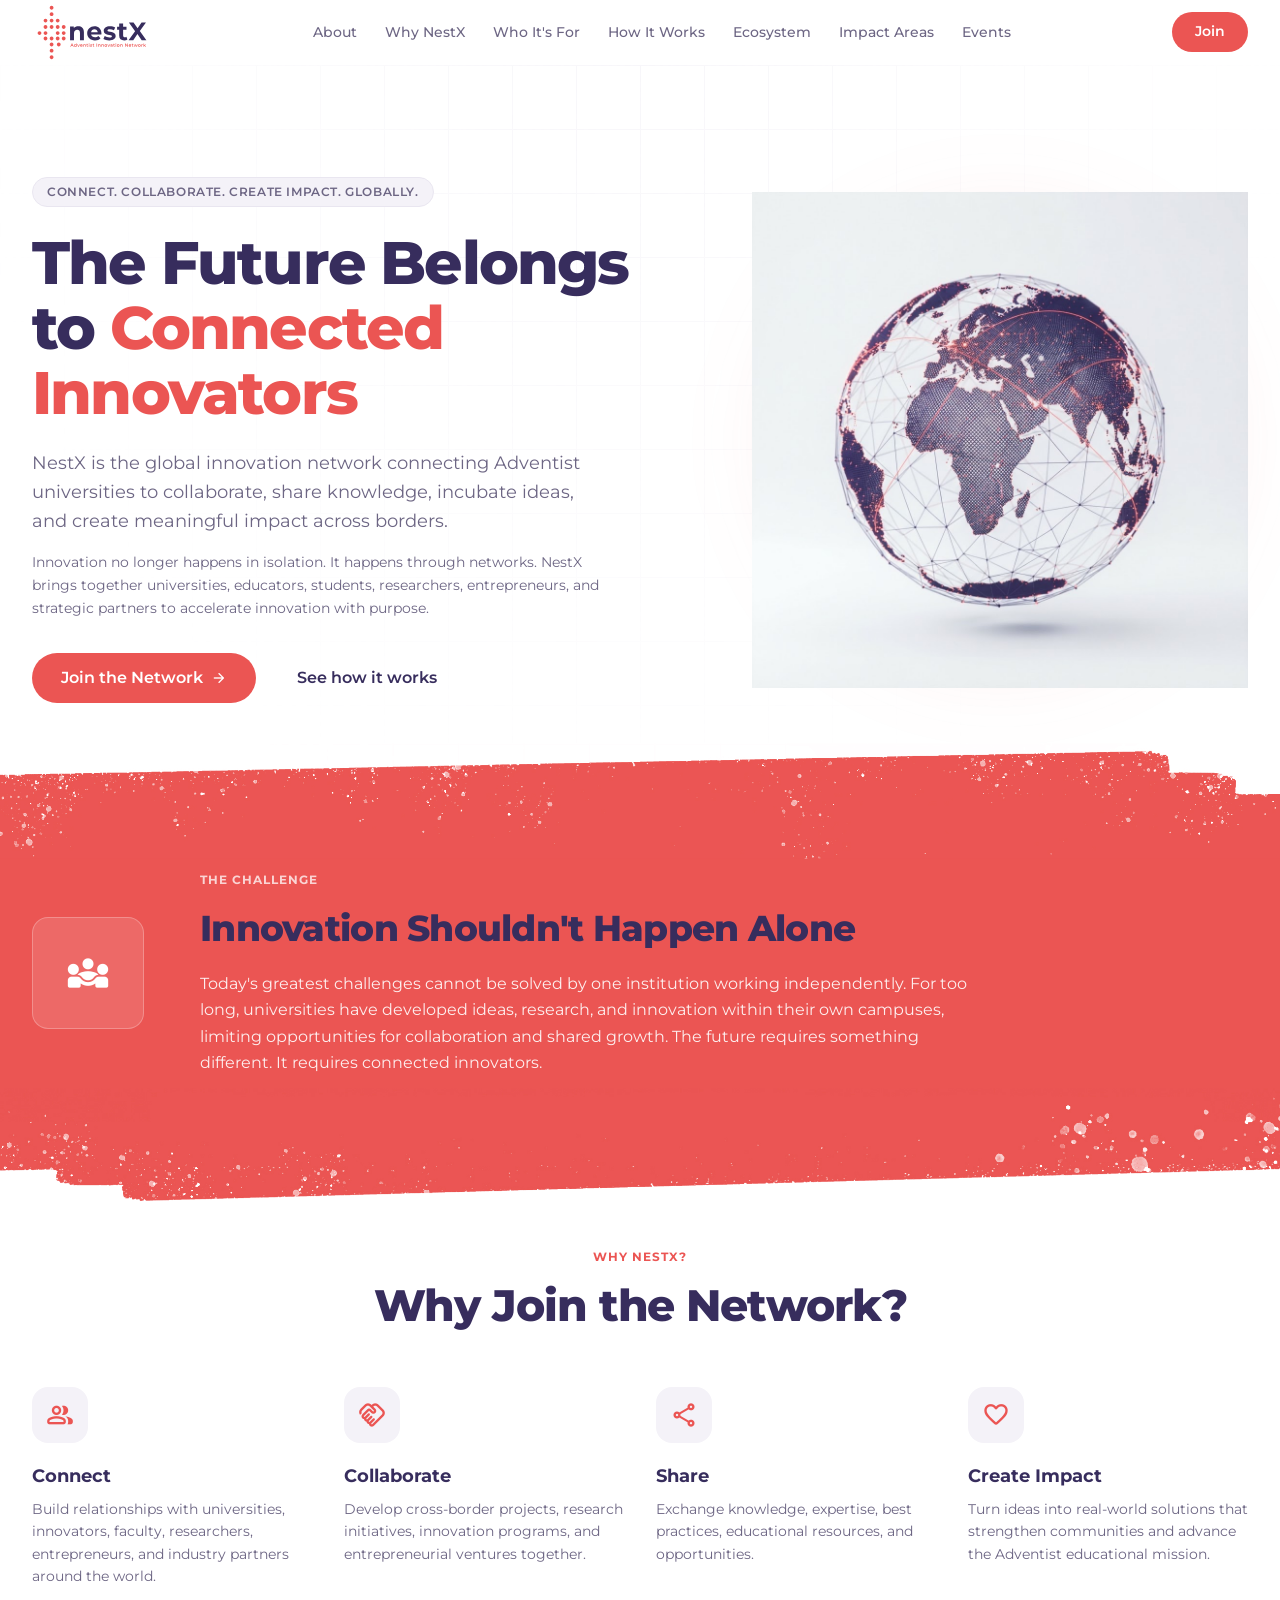
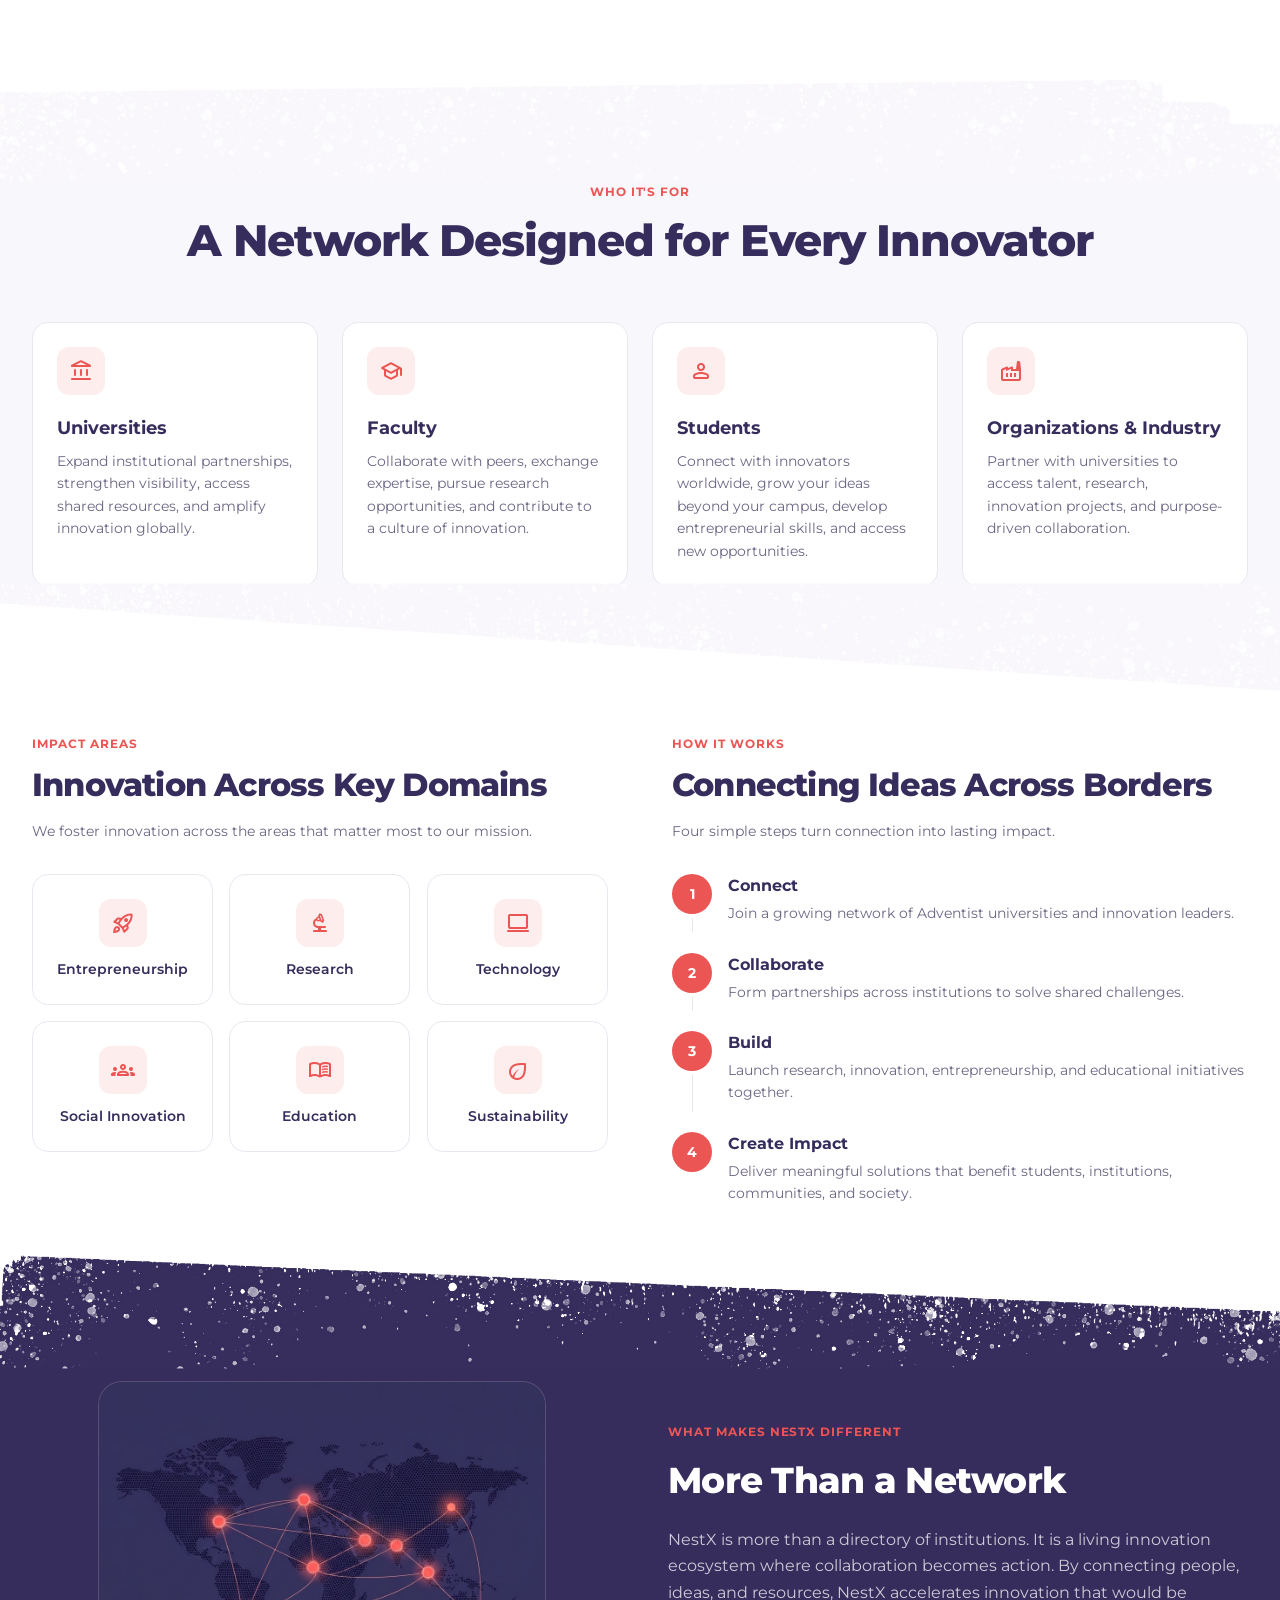
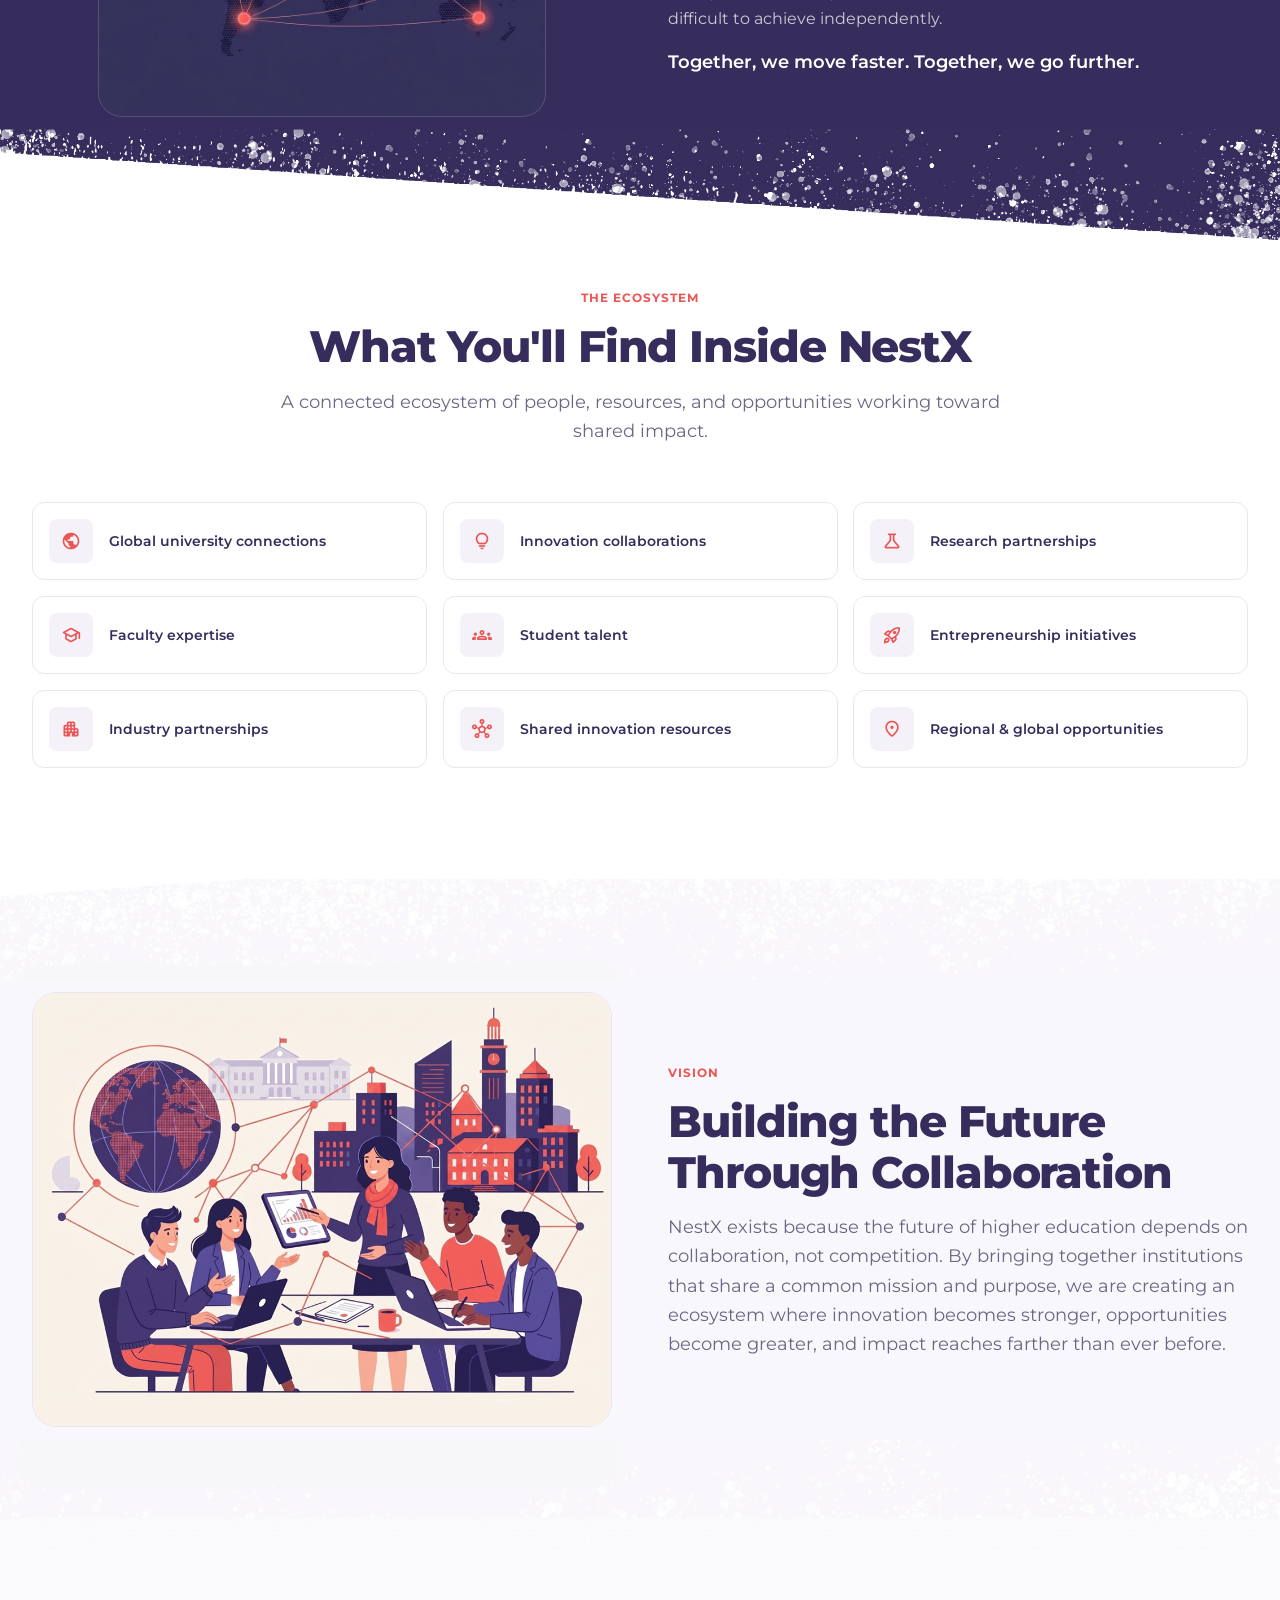
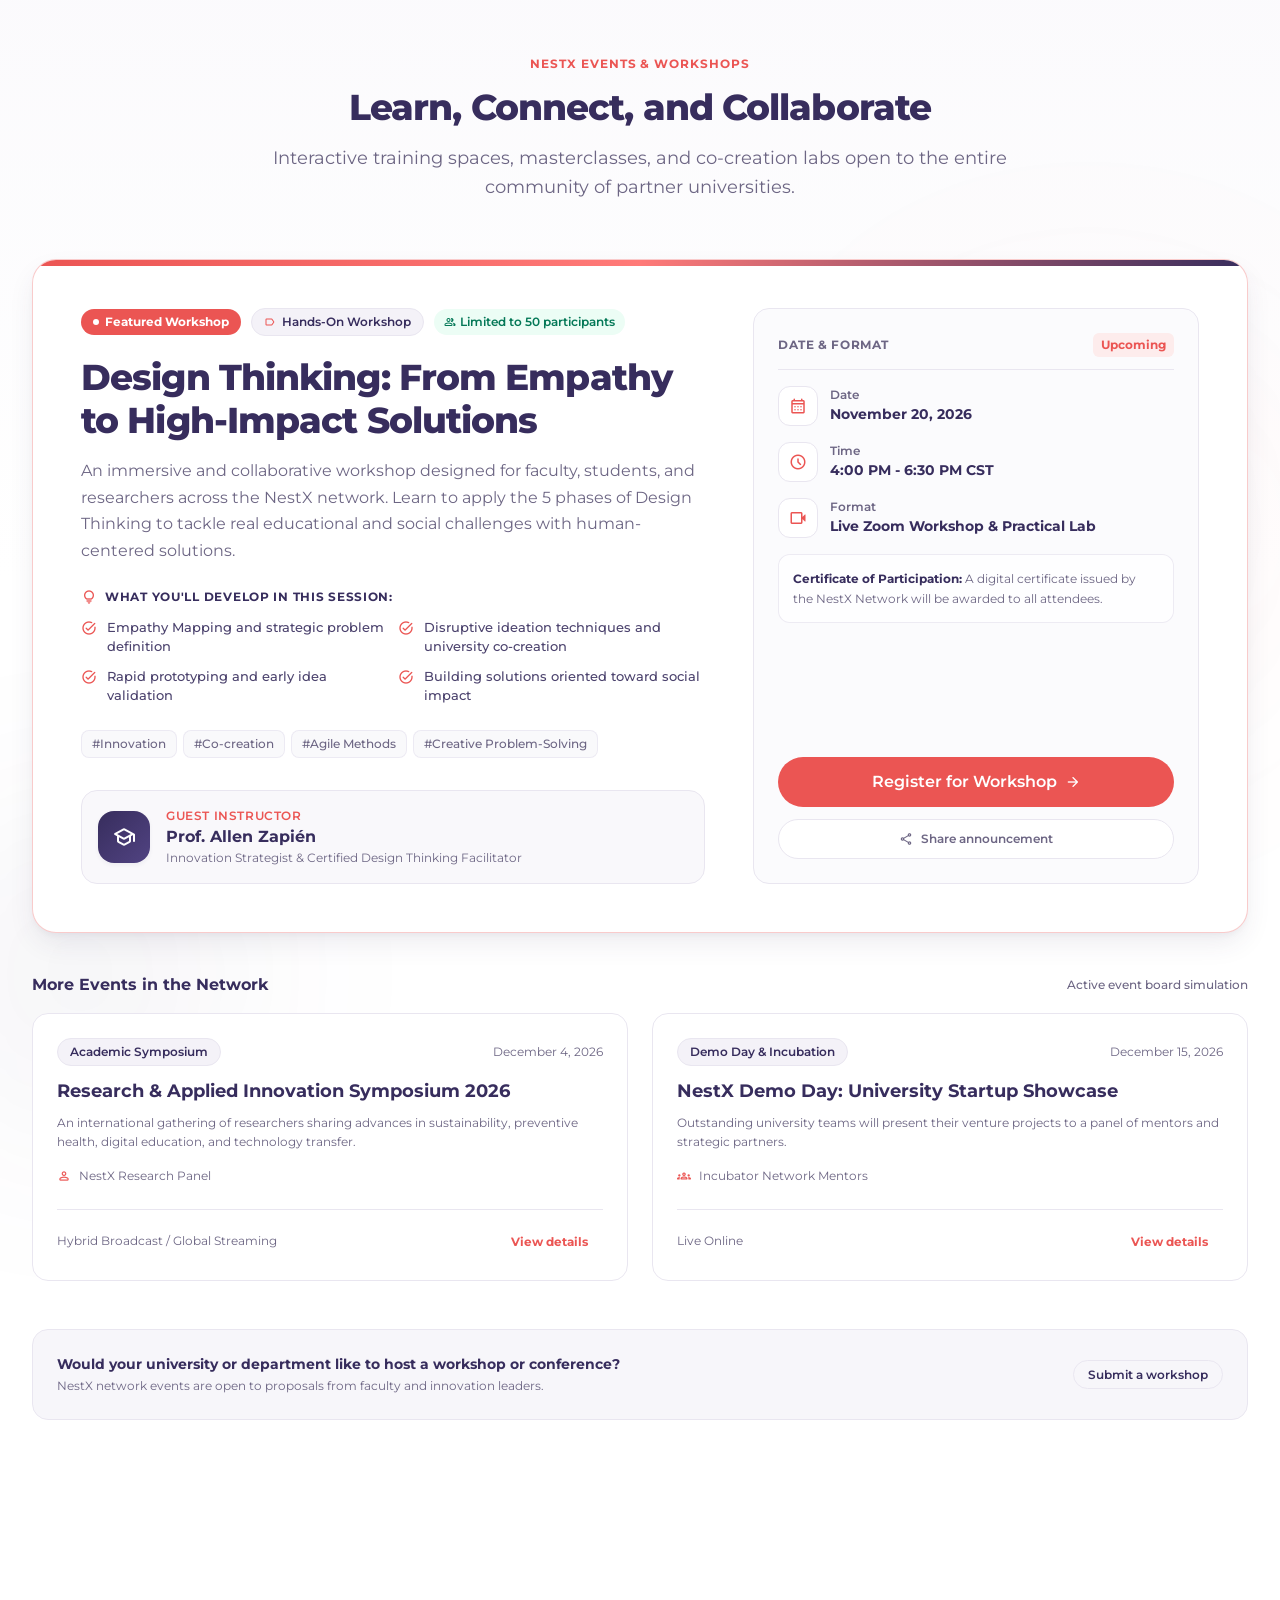
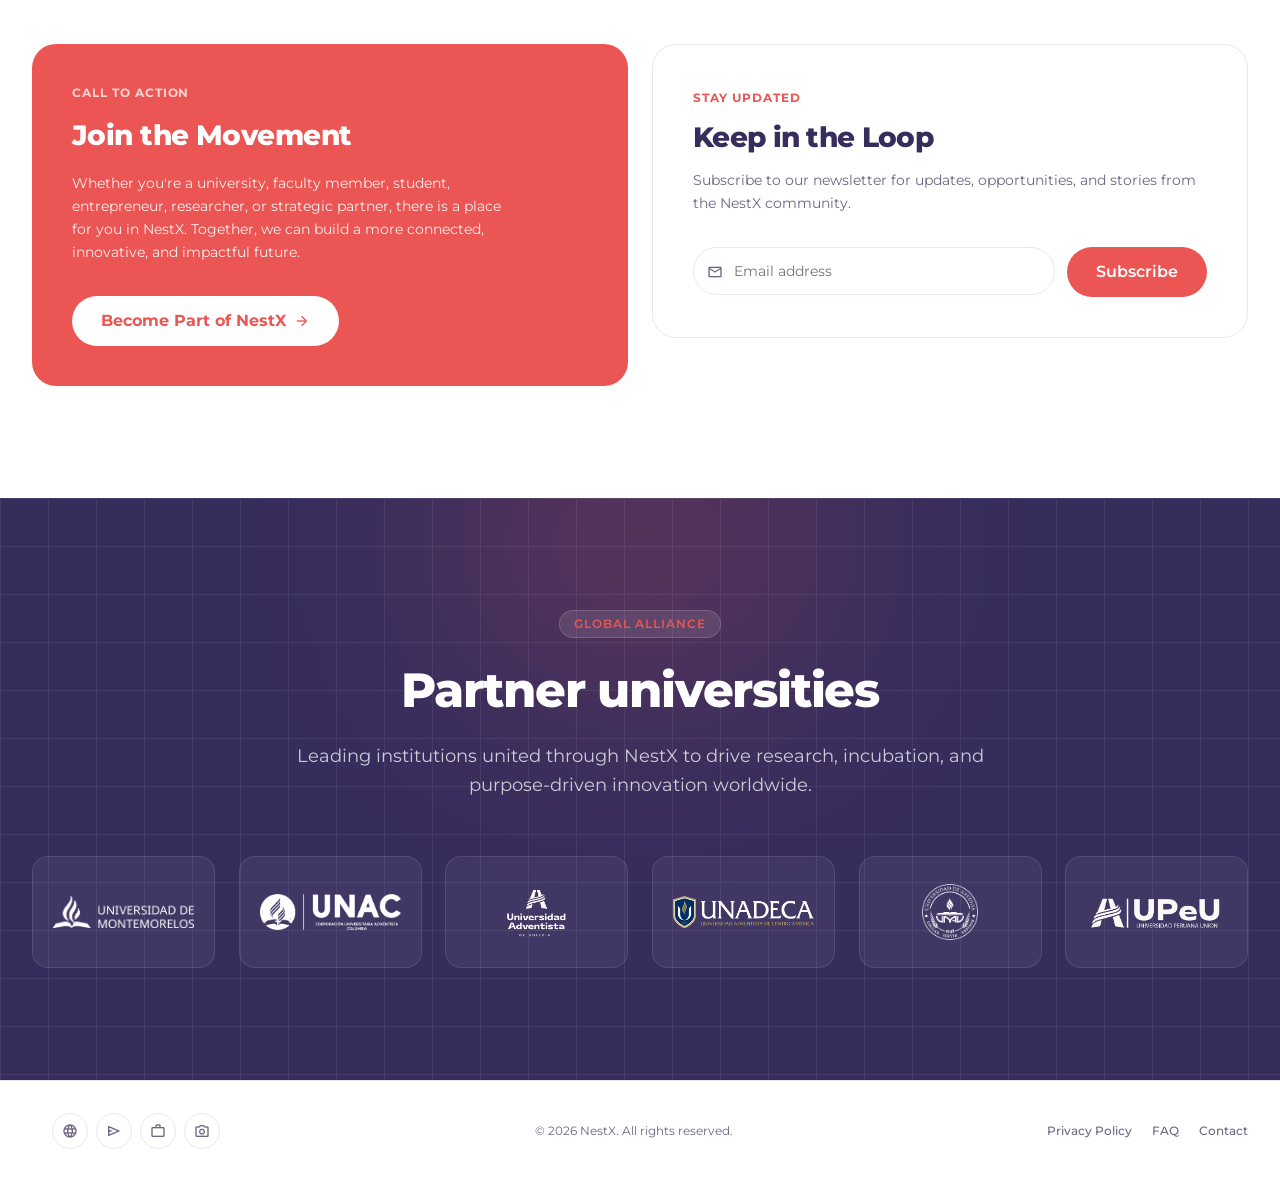
==== commit 74bebafb: "terminar de arreglar la sección Visión" ====
--- a/index.html
+++ b/index.html
@@ -594,6 +594,7 @@
 
     <!-- ==================== SECCIÓN VISIÓN ==================== -->
     <section class="section-py vision-section">
+      <div class="rough-band-top"></div>
       <div class="container vision-grid">
         <div class="reveal">
           <div class="vision-media-box">
@@ -613,6 +614,7 @@
           </p>
         </div>
       </div>
+      <div class="rough-band-bottom"></div>
     </section>
 
     <!-- ==================== SECCIÓN EVENTOS Y TALLERES ==================== -->
--- a/styles.css
+++ b/styles.css
@@ -756,7 +756,6 @@
 
 /* --- 12. Sección Para Quién Es (Who) --- */
 .who-section {
-  border-block: 1px solid var(--border);
   background-color: rgba(244, 242, 248, 0.6);
 }
 
@@ -1099,8 +1098,28 @@
 }
 
 /* --- 16. Sección Visión --- */
+
+section.section-py.vision-section {
+  padding-block: 1rem;
+  position: relative;
+  margin: 6rem auto;
+}
+
+section.section-py.vision-section>div.rough-band-top {
+  background: url(images/bkgGrayTop02.gif) center bottom no-repeat;
+  background-size: cover;
+  height: 115px;
+  width: 100%;
+}
+
+section.section-py.vision-section>div.rough-band-bottom {
+  background: url(images/bkgGrayBot02.gif) center top no-repeat;
+  background-size: cover;
+  height: 115px;
+  width: 100%;
+}
+
 .vision-section {
-  border-block: 1px solid var(--border);
   background-color: rgba(244, 242, 248, 0.6);
 }
 
@@ -1137,7 +1156,6 @@
 .events-section {
   position: relative;
   overflow: hidden;
-  border-top: 1px solid var(--border);
   background: linear-gradient(to bottom, rgba(244, 242, 248, 0.4), var(--background) 40%, var(--background));
 }
 
@@ -2203,22 +2221,69 @@
 }
 
 /* Retardos de revelado (antes transitionDelay inline desde data-delay) */
-.reveal-delay-70 { transition-delay: 70ms; }
-.reveal-delay-80 { transition-delay: 80ms; }
-.reveal-delay-90 { transition-delay: 90ms; }
-.reveal-delay-100 { transition-delay: 100ms; }
-.reveal-delay-120 { transition-delay: 120ms; }
-.reveal-delay-140 { transition-delay: 140ms; }
-.reveal-delay-160 { transition-delay: 160ms; }
-.reveal-delay-180 { transition-delay: 180ms; }
-.reveal-delay-200 { transition-delay: 200ms; }
-.reveal-delay-210 { transition-delay: 210ms; }
-.reveal-delay-220 { transition-delay: 220ms; }
-.reveal-delay-250 { transition-delay: 250ms; }
-.reveal-delay-270 { transition-delay: 270ms; }
-.reveal-delay-280 { transition-delay: 280ms; }
-.reveal-delay-300 { transition-delay: 300ms; }
-.reveal-delay-350 { transition-delay: 350ms; }
+.reveal-delay-70 {
+  transition-delay: 70ms;
+}
+
+.reveal-delay-80 {
+  transition-delay: 80ms;
+}
+
+.reveal-delay-90 {
+  transition-delay: 90ms;
+}
+
+.reveal-delay-100 {
+  transition-delay: 100ms;
+}
+
+.reveal-delay-120 {
+  transition-delay: 120ms;
+}
+
+.reveal-delay-140 {
+  transition-delay: 140ms;
+}
+
+.reveal-delay-160 {
+  transition-delay: 160ms;
+}
+
+.reveal-delay-180 {
+  transition-delay: 180ms;
+}
+
+.reveal-delay-200 {
+  transition-delay: 200ms;
+}
+
+.reveal-delay-210 {
+  transition-delay: 210ms;
+}
+
+.reveal-delay-220 {
+  transition-delay: 220ms;
+}
+
+.reveal-delay-250 {
+  transition-delay: 250ms;
+}
+
+.reveal-delay-270 {
+  transition-delay: 270ms;
+}
+
+.reveal-delay-280 {
+  transition-delay: 280ms;
+}
+
+.reveal-delay-300 {
+  transition-delay: 300ms;
+}
+
+.reveal-delay-350 {
+  transition-delay: 350ms;
+}
 
 /* Secciones de banda rasgada */
 .band-section {
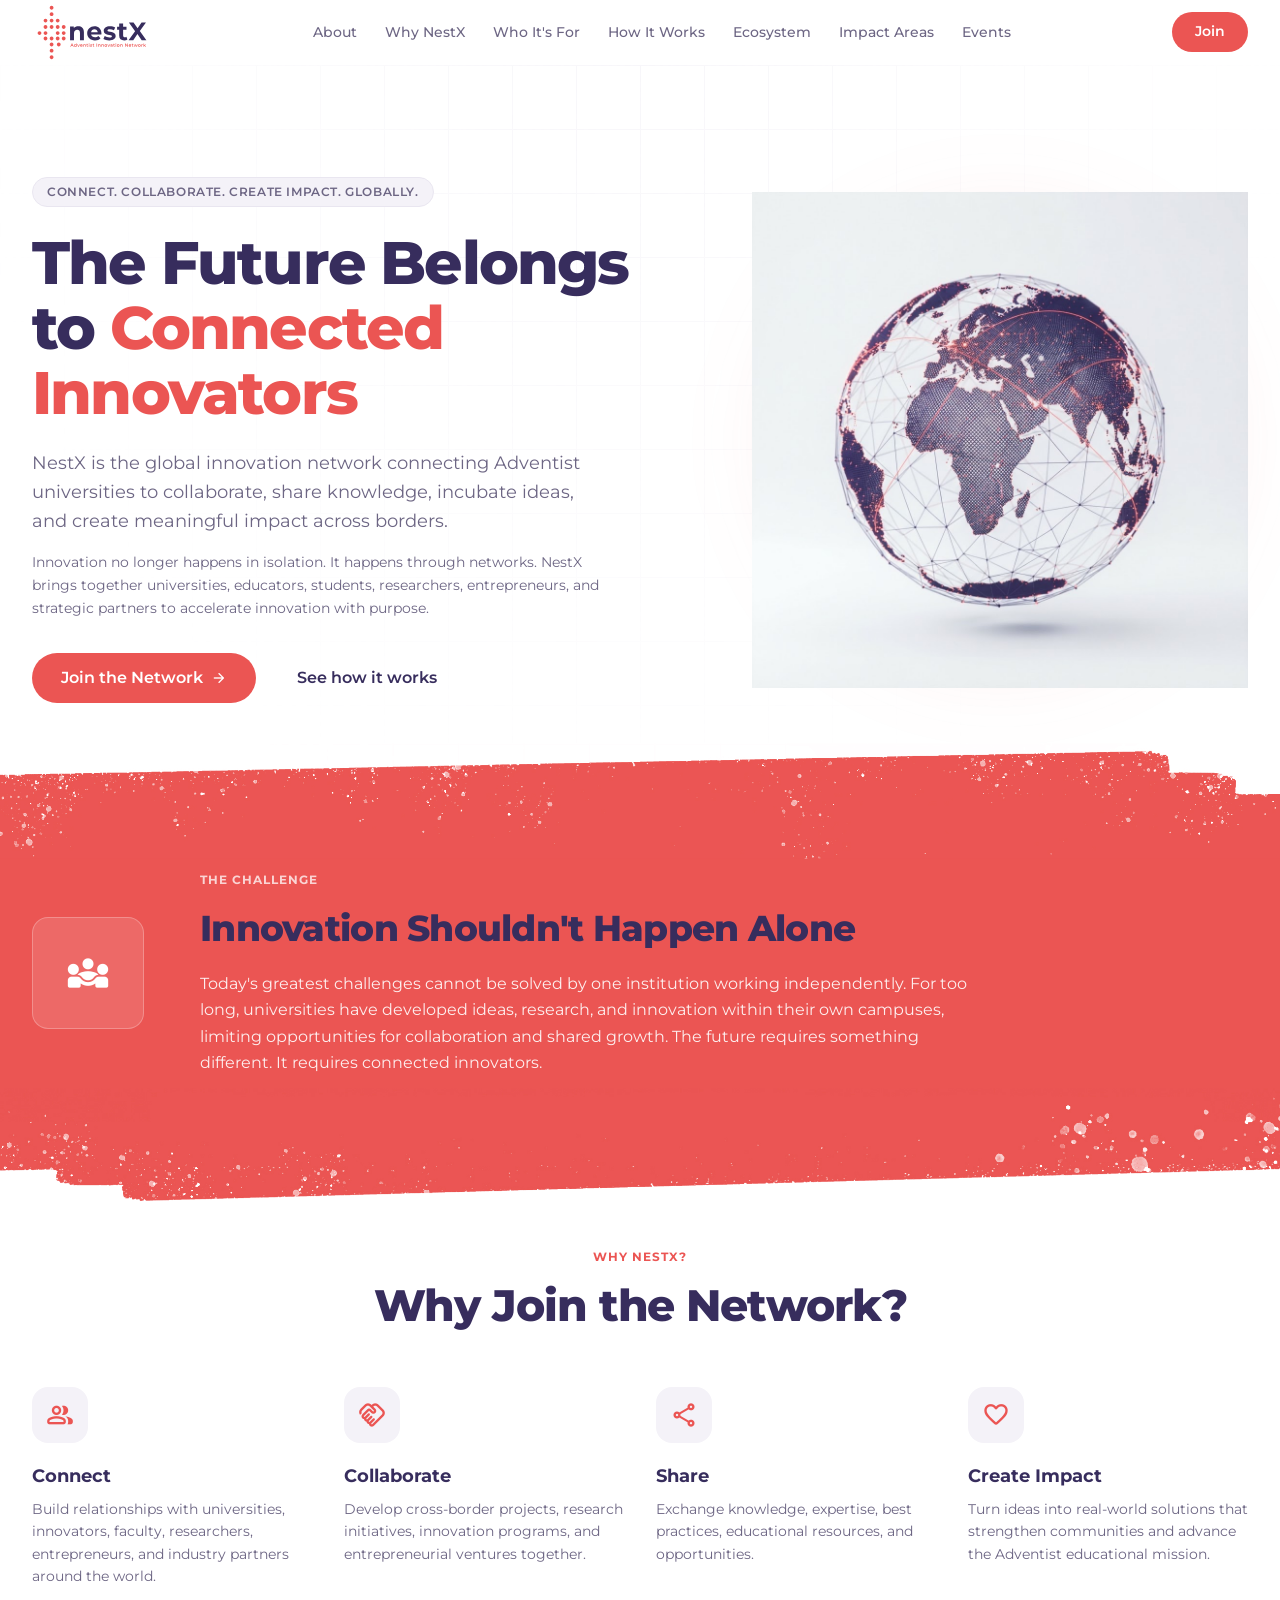
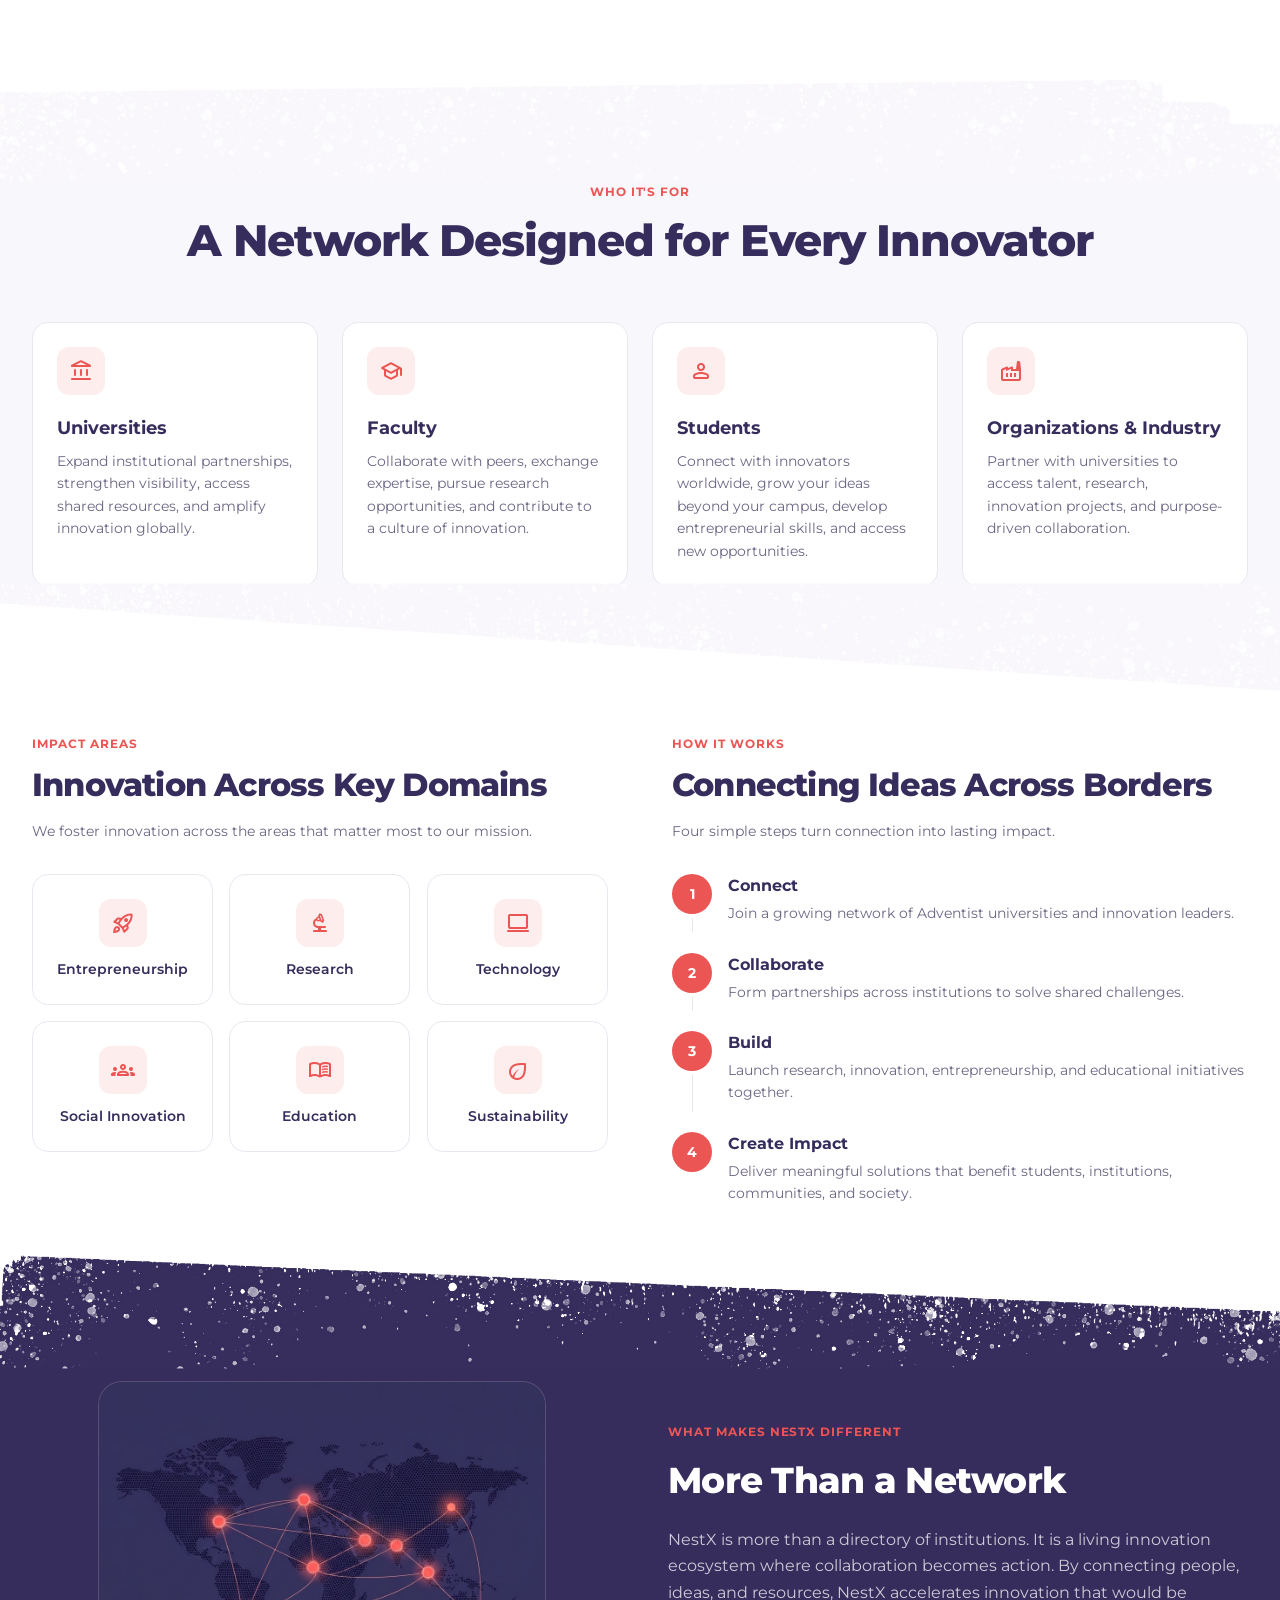
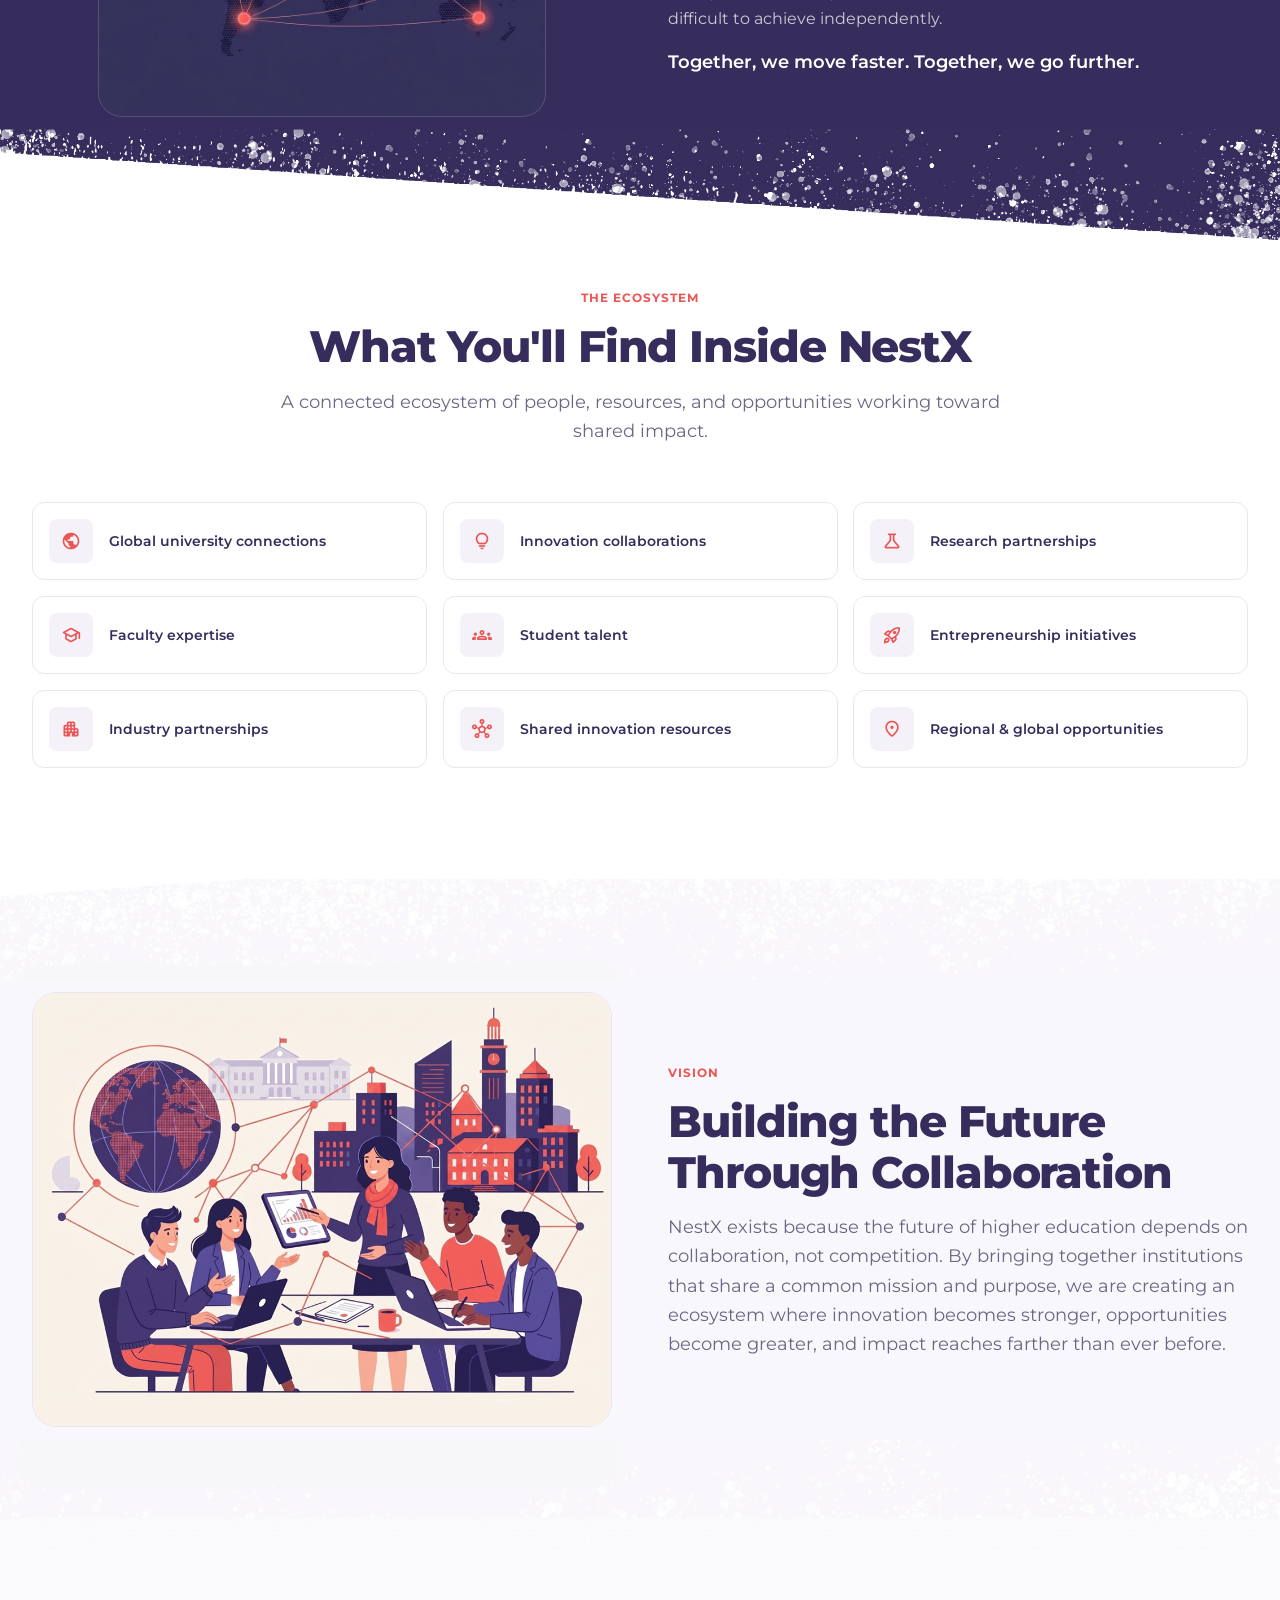
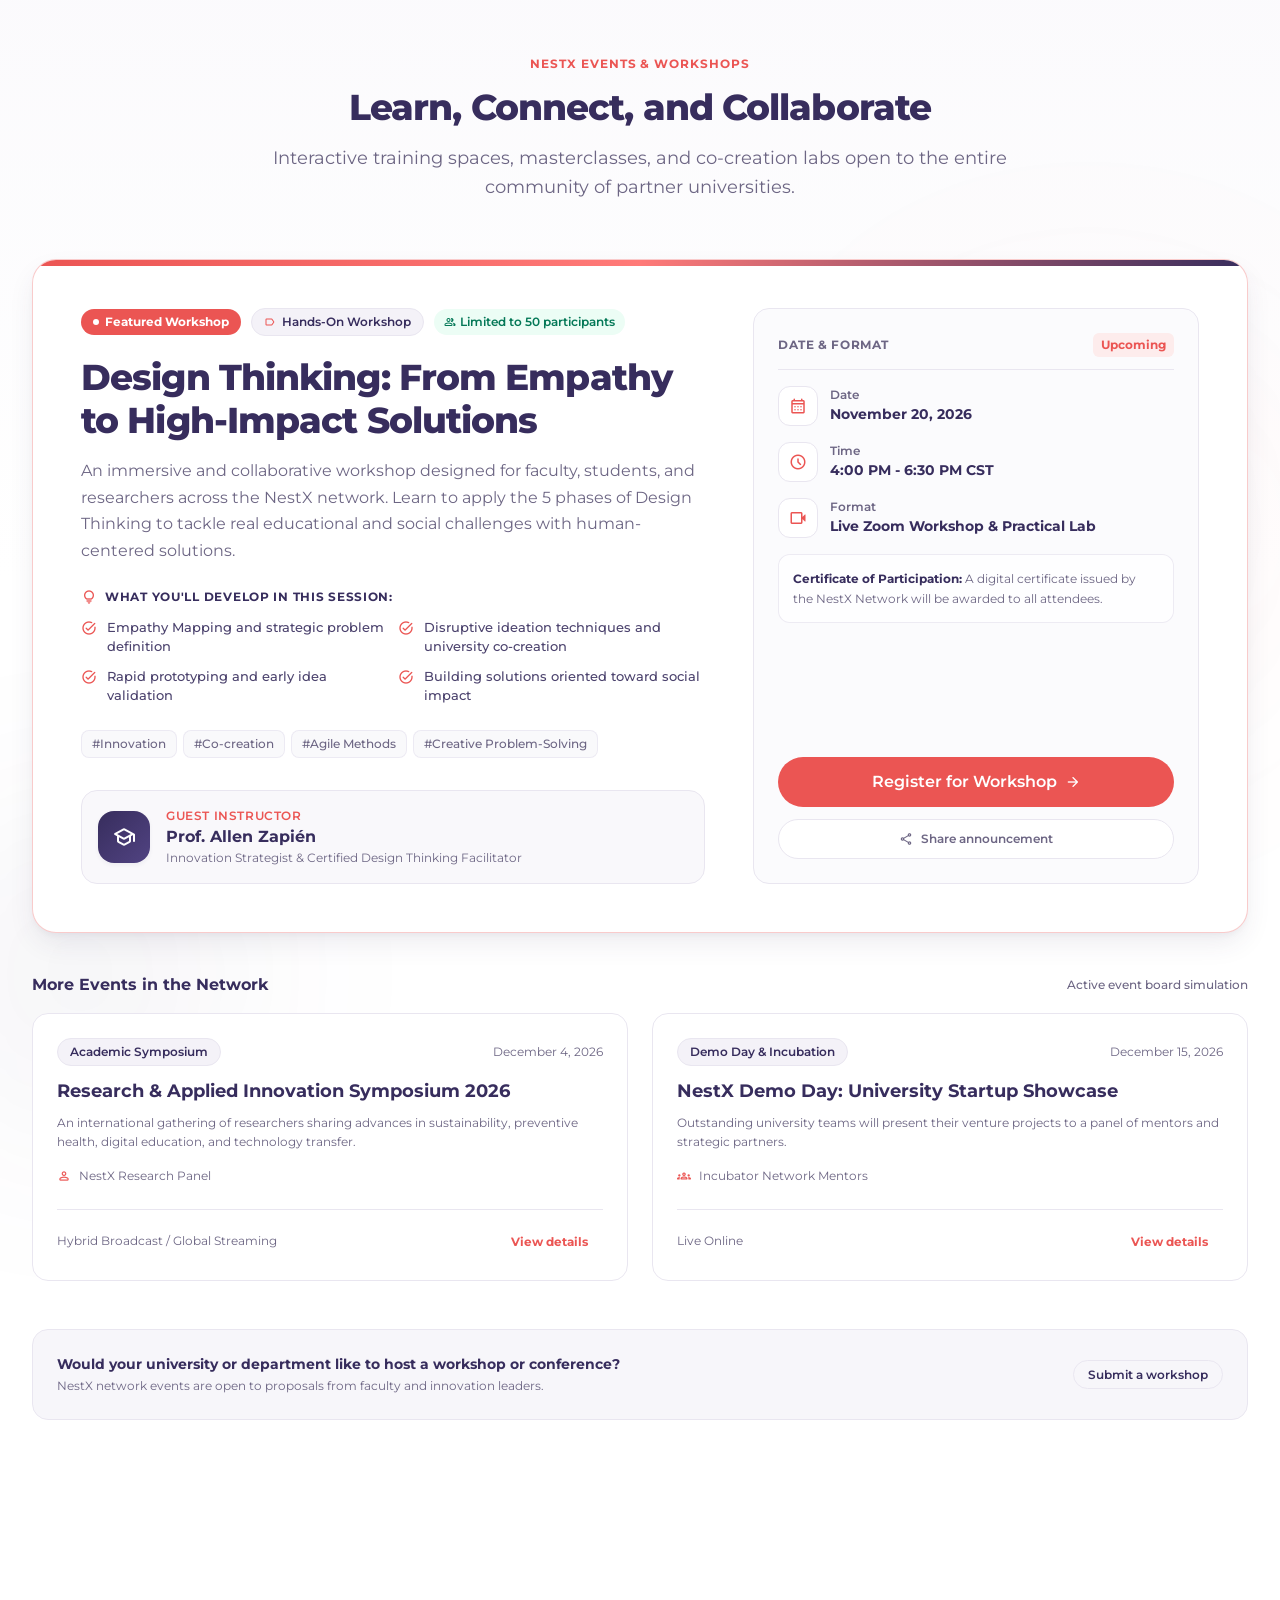
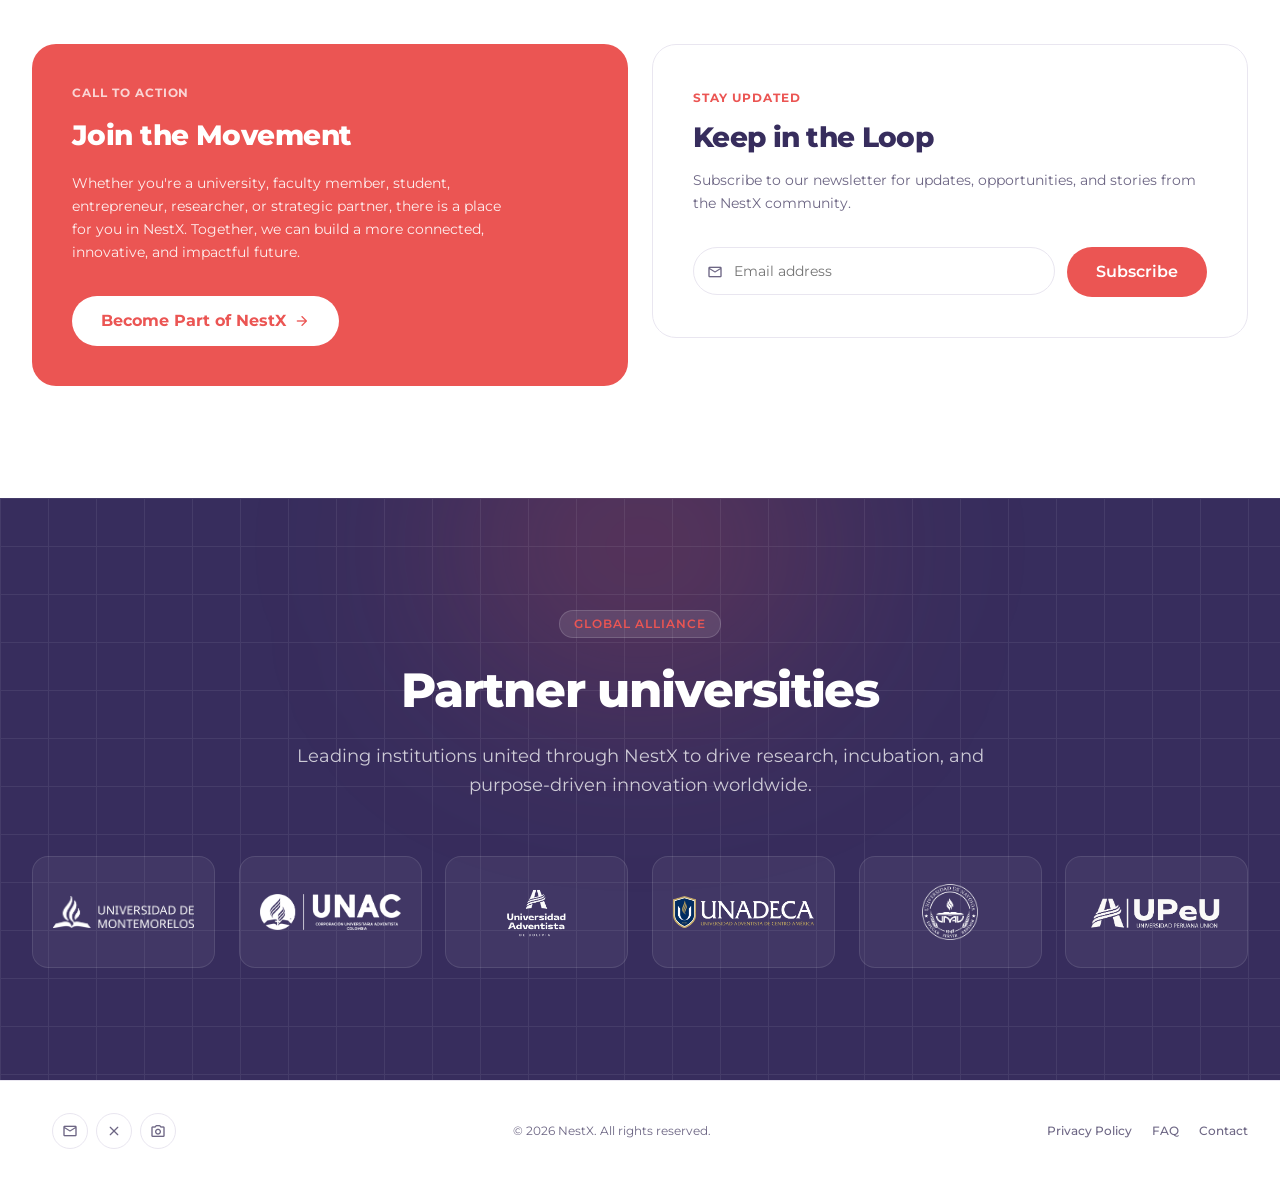
==== commit 5464f2e8: "Update index.html" ====
--- a/index.html
+++ b/index.html
@@ -1002,14 +1002,11 @@
 
         <!-- Iconos sociales -->
         <div class="social-links">
-          <a href="#" aria-label="Website" class="social-btn">
-            <span class="material-symbols-rounded" aria-hidden="true">language</span>
+          <a href="#" aria-label="mail" class="social-btn">
+            <span class="material-symbols-rounded" aria-hidden="true">mail</span>
           </a>
           <a href="#" aria-label="X" class="social-btn">
-            <span class="material-symbols-rounded" aria-hidden="true">send</span>
-          </a>
-          <a href="#" aria-label="LinkedIn" class="social-btn">
-            <span class="material-symbols-rounded" aria-hidden="true">work</span>
+            <span class="material-symbols-rounded" aria-hidden="true">close</span>
           </a>
           <a href="#" aria-label="Instagram" class="social-btn">
             <span class="material-symbols-rounded" aria-hidden="true">photo_camera</span>
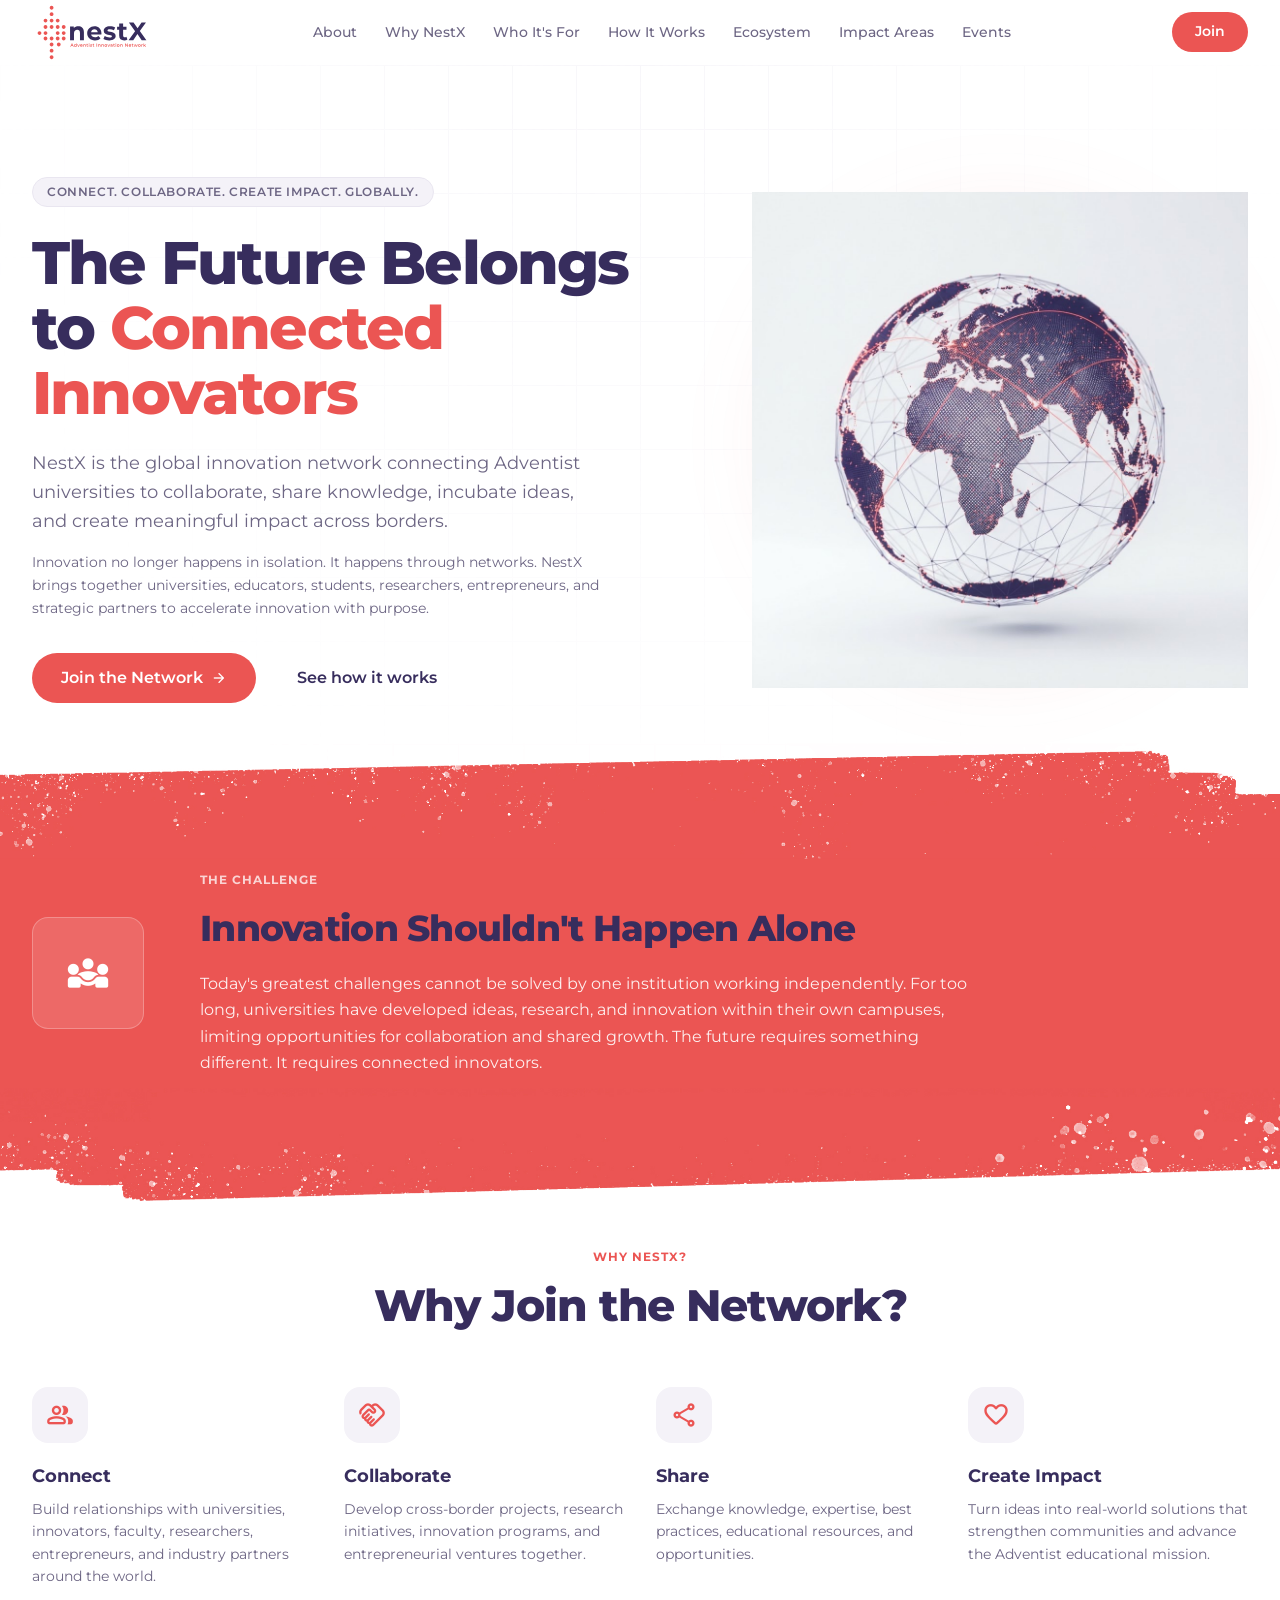
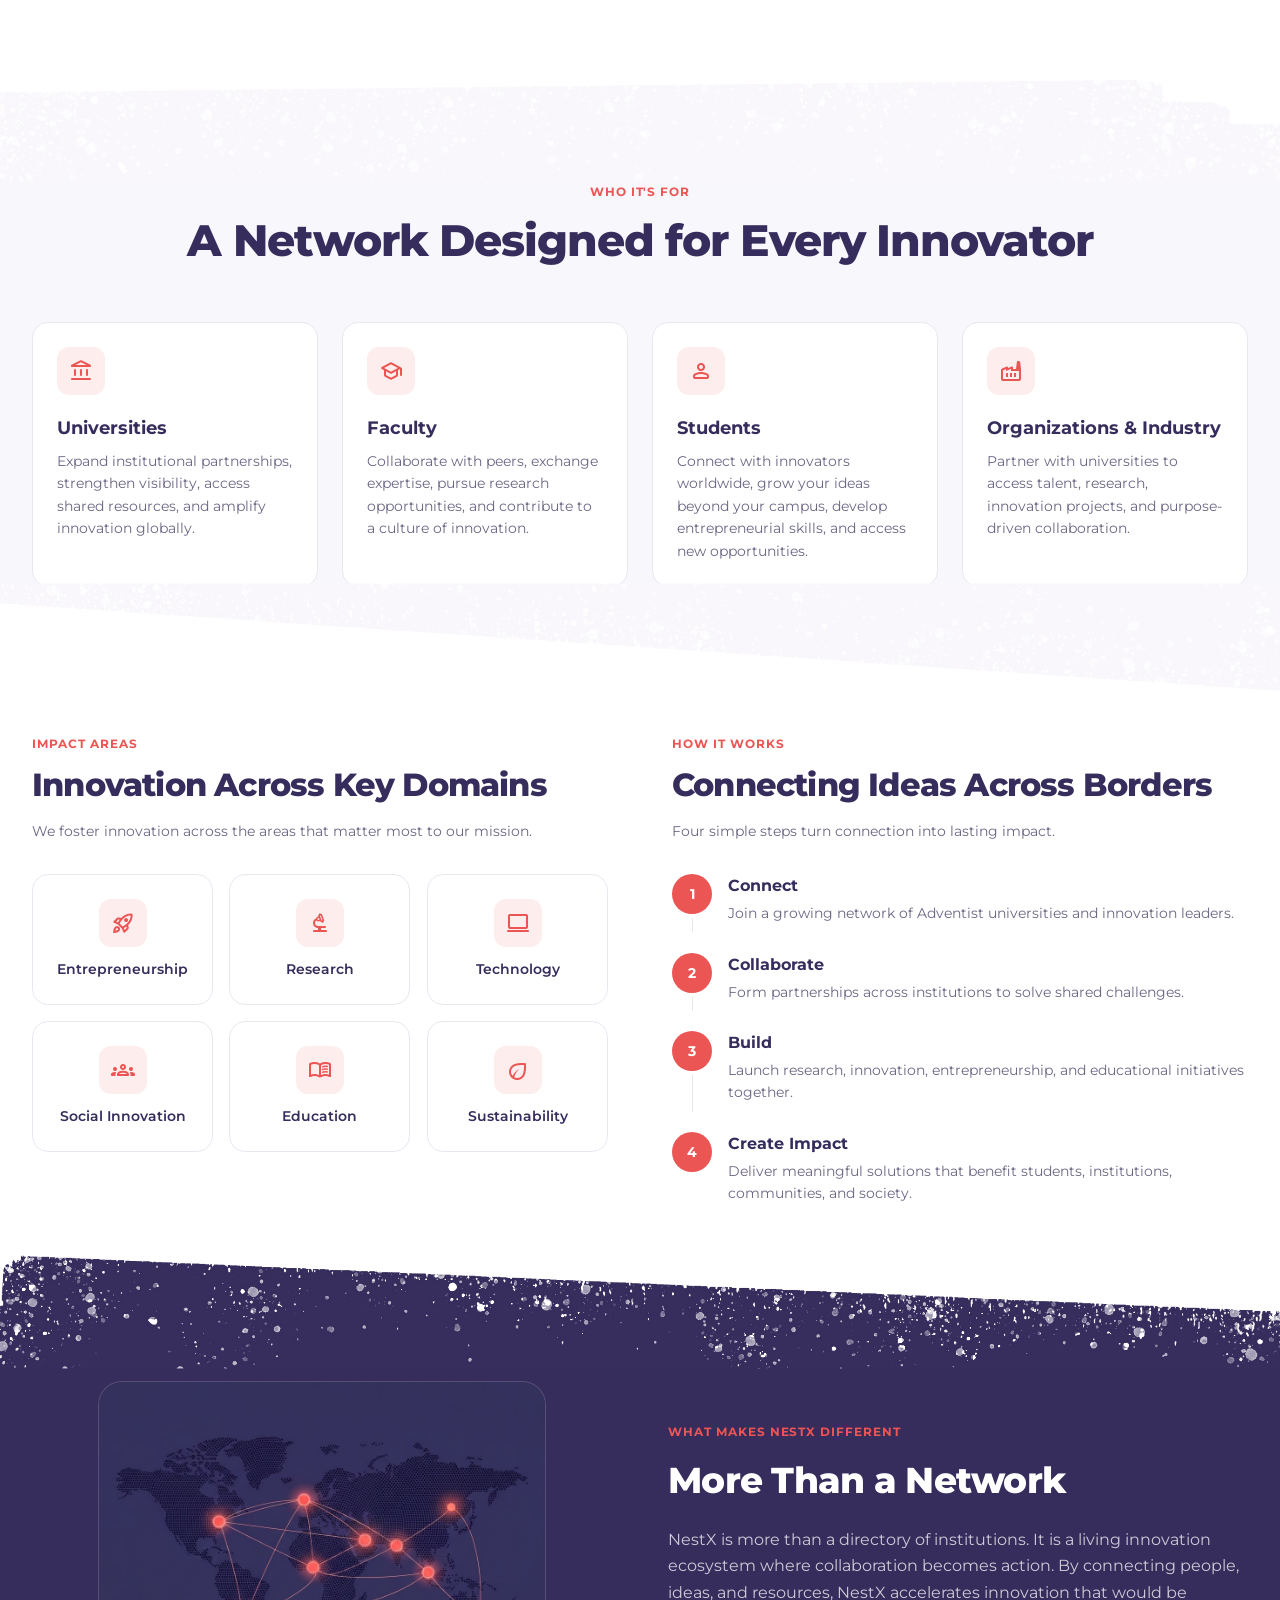
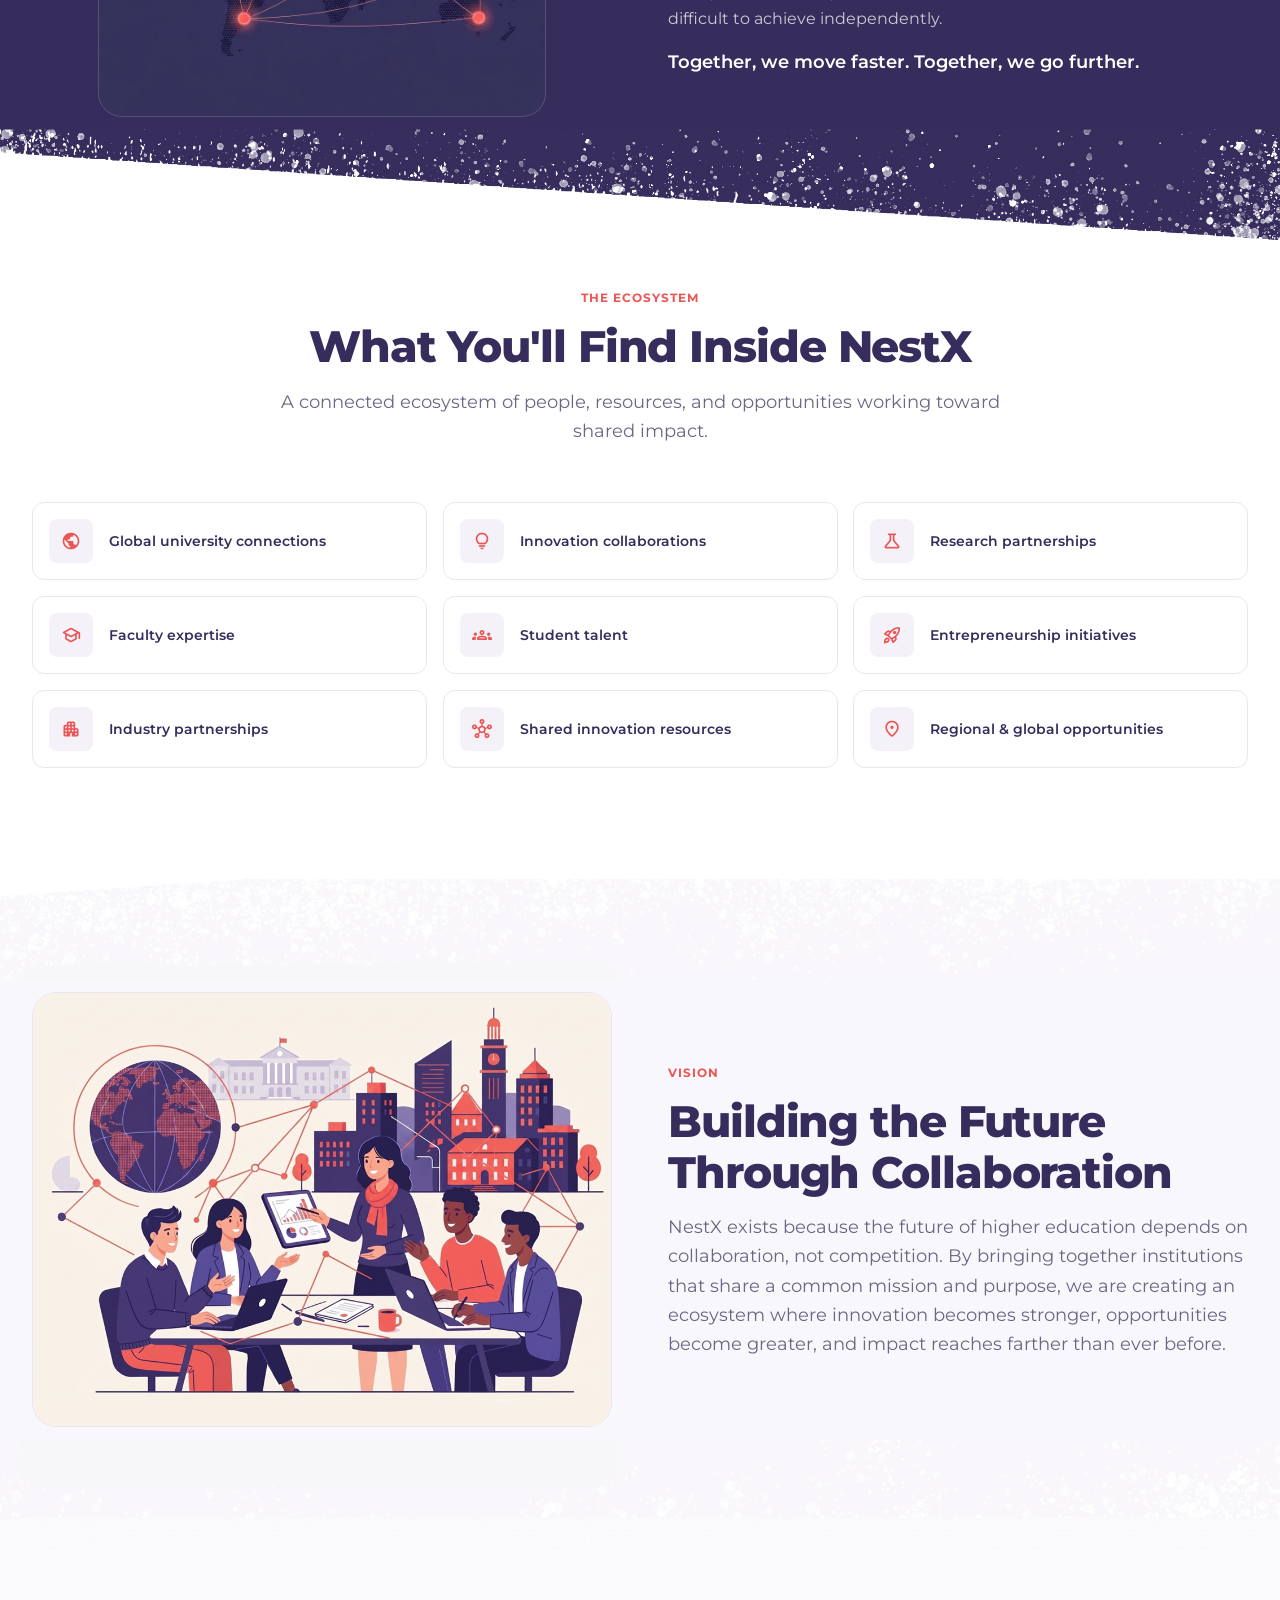
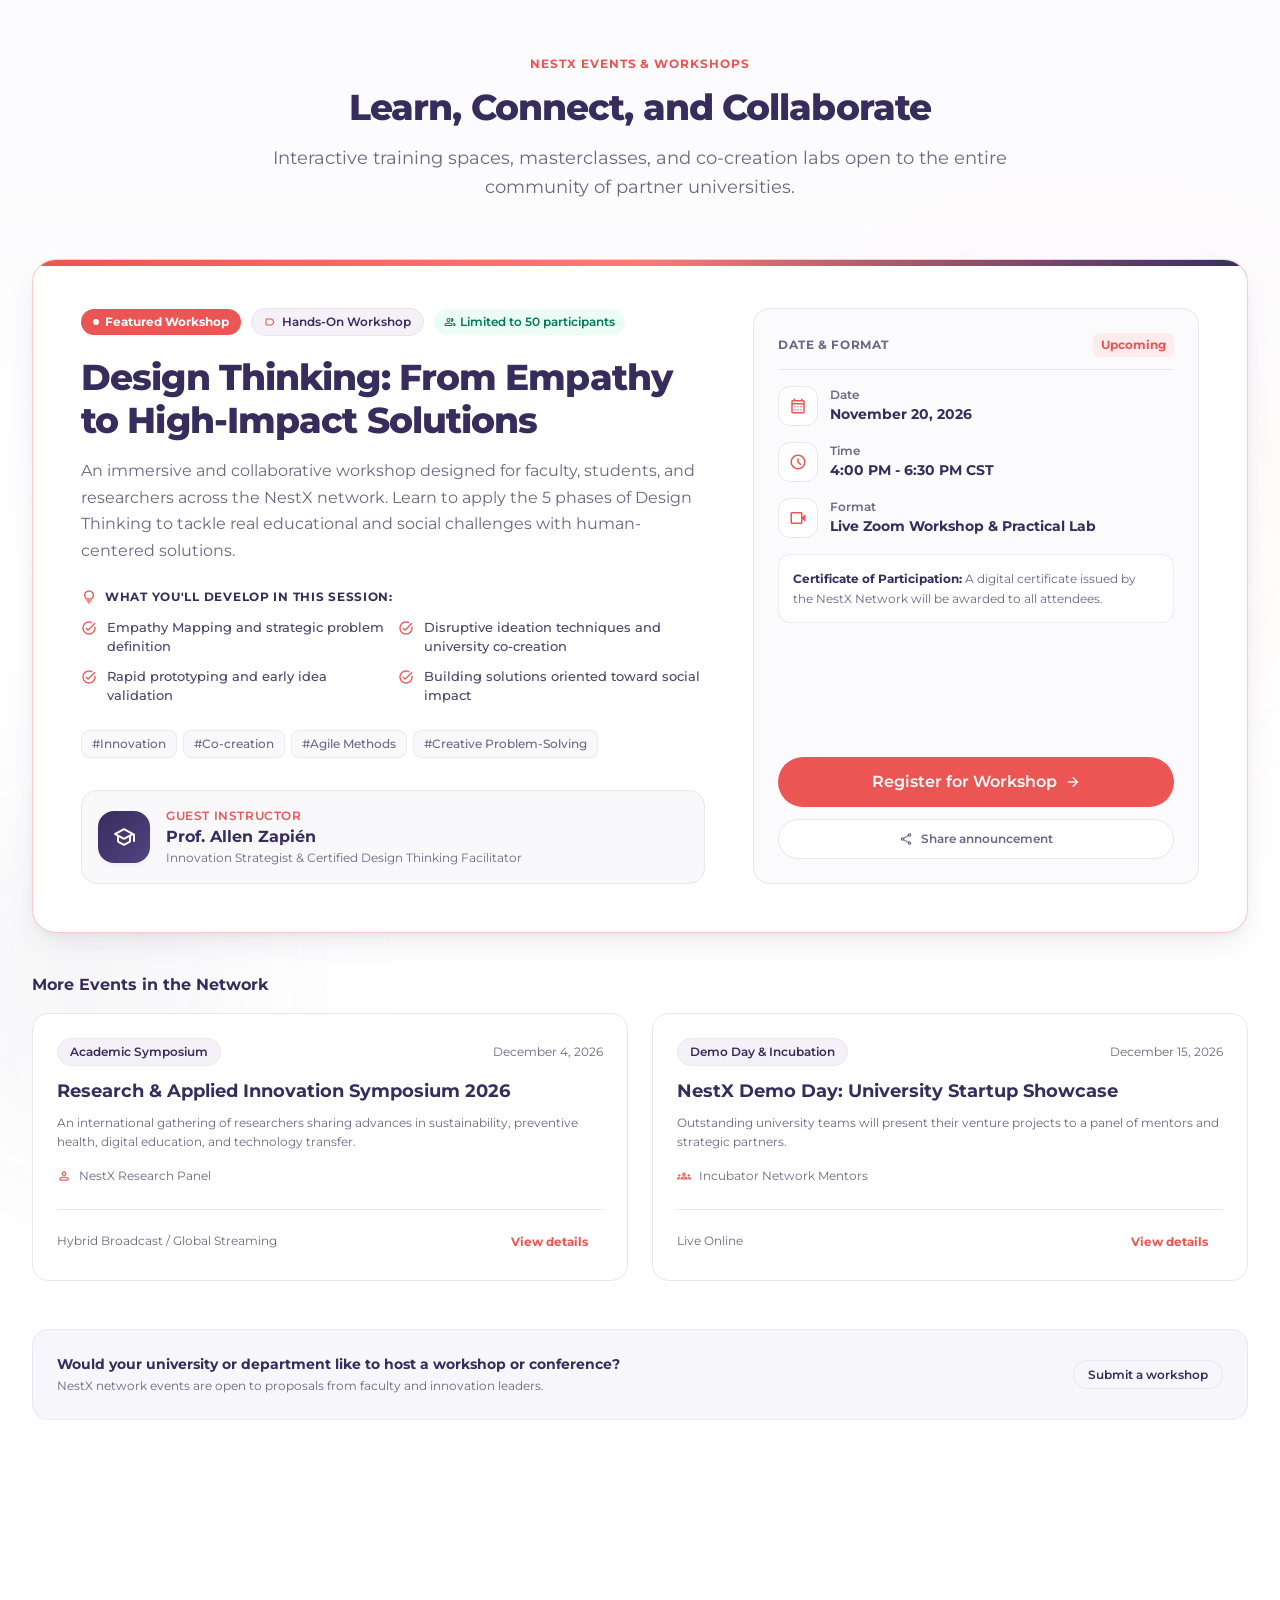
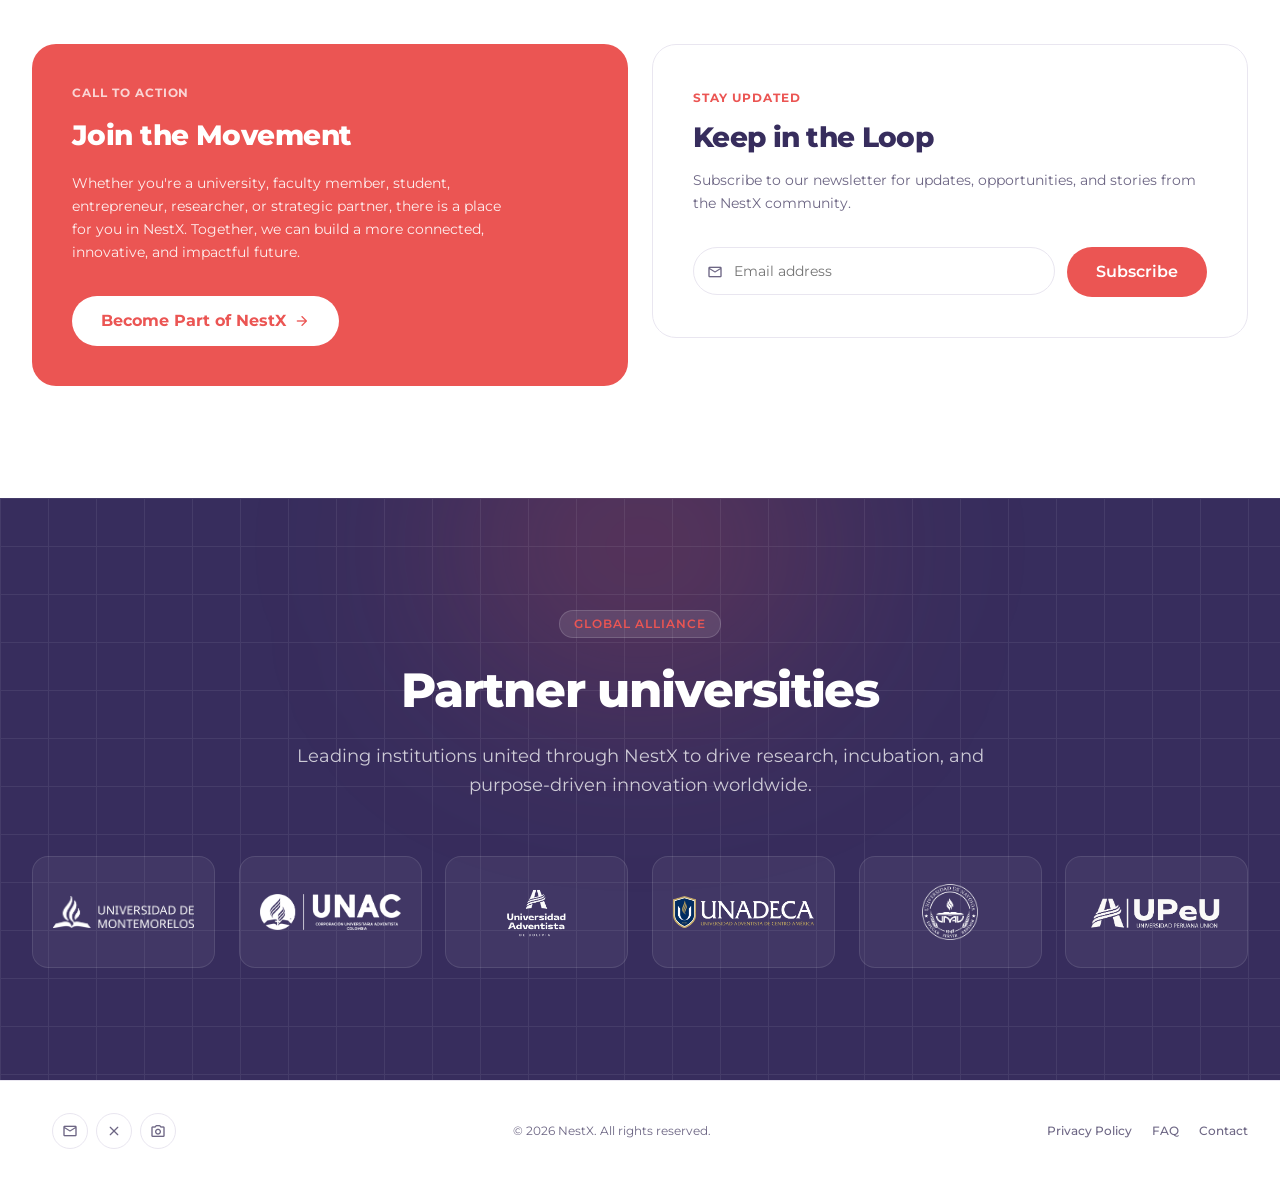
==== commit a9a18b2e: "FAQ" ====
--- a/index.html
+++ b/index.html
@@ -51,7 +51,7 @@
 
       <!-- Acciones del encabezado -->
       <div class="header-actions">
-        <a href="#join" class="btn btn-primary header-join-btn">Join</a>
+        <a href="#join" class="btn btn-primary header-join-btn" data-open-join>Join</a>
         <button type="button" id="mobile-toggle" class="mobile-toggle" aria-label="Toggle menu" aria-expanded="false">
           <!-- Icono de hamburguesa -->
           <span id="icon-hamburger" class="material-symbols-rounded" aria-hidden="true">menu</span>
@@ -71,7 +71,7 @@
         <a href="#ecosystem" class="mobile-nav-link">Ecosystem</a>
         <a href="#impact" class="mobile-nav-link">Impact Areas</a>
         <a href="#events" class="mobile-nav-link">Events</a>
-        <a href="#join" class="btn btn-primary mobile-nav-cta">Join the Network</a>
+        <a href="#join" class="btn btn-primary mobile-nav-cta" data-open-join>Join the Network</a>
       </nav>
     </div>
   </header>
@@ -113,7 +113,7 @@
 
           <div class="reveal" data-delay="300">
             <div class="hero-actions">
-              <a href="#join" class="btn btn-primary btn-lg">
+              <a href="#join" class="btn btn-primary btn-lg" data-open-join>
                 Join the Network
                 <span class="material-symbols-rounded btn-icon" aria-hidden="true">arrow_forward</span>
               </a>
@@ -792,7 +792,6 @@
         <!-- Eventos secundarios en la red -->
         <div class="secondary-events-header">
           <h3 class="secondary-events-title">More Events in the Network</h3>
-          <span class="secondary-events-subtitle">Active event board simulation</span>
         </div>
 
         <div class="secondary-events-grid">
@@ -883,7 +882,7 @@
               </p>
             </div>
             <div class="cta-banner-actions">
-              <a href="#top" class="btn btn-white btn-lg">
+              <a href="#top" class="btn btn-white btn-lg" data-open-join>
                 Become Part of NestX
                 <span class="material-symbols-rounded btn-icon" aria-hidden="true">arrow_forward</span>
               </a>
@@ -1017,9 +1016,9 @@
       <p class="footer-copy">&copy; 2026 NestX. All rights reserved.</p>
 
       <nav class="footer-nav" aria-label="Footer Navigation">
-        <a href="#" class="footer-nav-link">Privacy Policy</a>
-        <a href="#" class="footer-nav-link">FAQ</a>
-        <a href="#" class="footer-nav-link">Contact</a>
+        <a href="privacy-policy.html" class="footer-nav-link">Privacy Policy</a>
+        <a href="faq.html" class="footer-nav-link">FAQ</a>
+        <a href="#" class="footer-nav-link" data-open-join>Contact</a>
       </nav>
     </div>
   </footer>
@@ -1121,6 +1120,117 @@
     </div>
   </div>
 
+  <!-- ==================== MODAL DE JOIN ==================== -->
+  <div id="join-modal" class="modal-backdrop" role="dialog" aria-modal="true" aria-labelledby="join-modal-title">
+    <div class="modal-dialog">
+      <!-- Botón de cerrar -->
+      <button type="button" class="modal-close-btn" data-close-join aria-label="Close modal">
+        <span class="material-symbols-rounded" aria-hidden="true">close</span>
+      </button>
+
+      <!-- Vista de formulario -->
+      <div id="join-form-view" class="modal-form-view">
+        <h3 id="join-modal-title" class="section-title section-title--modal">
+          Join the Network
+        </h3>
+        <p class="modal-event-meta">
+          Tell us about you and your institution. We will get back to you soon.
+        </p>
+
+        <form id="join-form" class="modal-form-spacing">
+          <div class="modal-form-group">
+            <label for="join-name" class="modal-label">Full name *</label>
+            <input type="text" id="join-name" class="modal-input" placeholder="e.g. Ana Martinez" required
+              autocomplete="name">
+          </div>
+
+          <div class="modal-form-group">
+            <label for="join-email" class="modal-label">Email *</label>
+            <input type="email" id="join-email" class="modal-input" placeholder="your.email@university.edu" required
+              autocomplete="email">
+          </div>
+
+          <div class="modal-form-group">
+            <label for="join-institution" class="modal-label">Institution / Organization *</label>
+            <input type="text" id="join-institution" class="modal-input" placeholder="e.g. Universidad de Montemorelos"
+              autocomplete="organization" required>
+          </div>
+
+          <div class="modal-form-group">
+            <label for="join-country" class="modal-label">Country *</label>
+            <select id="join-country" class="modal-select" autocomplete="country-name" required>
+              <option value="" selected>Select your country</option>
+              <option value="Argentina">Argentina</option>
+              <option value="Australia">Australia</option>
+              <option value="Bolivia">Bolivia</option>
+              <option value="Brazil">Brazil</option>
+              <option value="Canada">Canada</option>
+              <option value="Chile">Chile</option>
+              <option value="Colombia">Colombia</option>
+              <option value="Costa Rica">Costa Rica</option>
+              <option value="Cuba">Cuba</option>
+              <option value="Dominican Republic">Dominican Republic</option>
+              <option value="Ecuador">Ecuador</option>
+              <option value="El Salvador">El Salvador</option>
+              <option value="France">France</option>
+              <option value="Germany">Germany</option>
+              <option value="Ghana">Ghana</option>
+              <option value="Guatemala">Guatemala</option>
+              <option value="Haiti">Haiti</option>
+              <option value="Honduras">Honduras</option>
+              <option value="India">India</option>
+              <option value="Italy">Italy</option>
+              <option value="Jamaica">Jamaica</option>
+              <option value="Japan">Japan</option>
+              <option value="Kenya">Kenya</option>
+              <option value="Mexico">Mexico</option>
+              <option value="Nicaragua">Nicaragua</option>
+              <option value="Nigeria">Nigeria</option>
+              <option value="Panama">Panama</option>
+              <option value="Peru">Peru</option>
+              <option value="Philippines">Philippines</option>
+              <option value="Portugal">Portugal</option>
+              <option value="Puerto Rico">Puerto Rico</option>
+              <option value="South Africa">South Africa</option>
+              <option value="South Korea">South Korea</option>
+              <option value="Spain">Spain</option>
+              <option value="Trinidad and Tobago">Trinidad and Tobago</option>
+              <option value="United Kingdom">United Kingdom</option>
+              <option value="United States">United States</option>
+              <option value="Venezuela">Venezuela</option>
+              <option value="Other">Other</option>
+            </select>
+          </div>
+
+          <div class="modal-form-group">
+            <label for="join-message" class="modal-label">Message *</label>
+            <textarea id="join-message" class="modal-textarea" rows="4"
+              placeholder="How would you like to participate in NESTX?" required></textarea>
+          </div>
+
+          <div class="modal-footer">
+            <button type="button" class="btn btn-ghost btn-sm" data-close-join>Cancel</button>
+            <button type="submit" class="btn btn-primary">Send</button>
+          </div>
+        </form>
+      </div>
+
+      <!-- Vista de confirmación -->
+      <div id="join-confirm-view" class="modal-confirm-view">
+        <div class="confirm-icon-circle">
+          <span class="material-symbols-rounded modal-confirm-icon" aria-hidden="true">check_circle</span>
+        </div>
+        <h3 class="section-title confirm-title">Message Sent!</h3>
+        <p class="confirm-lead">
+          Thank you for contacting NESTX. We have received your message and will get back to you soon.
+        </p>
+        <button type="button" class="btn btn-primary confirm-ok-btn" data-close-join>
+          Got it
+        </button>
+      </div>
+    </div>
+  </div>
+
 </body>
 
 </html>
--- a/styles.css
+++ b/styles.css
@@ -2515,4 +2515,230 @@
 .share-success-text {
   color: #047857;
   font-weight: 700;
+}
+
+/* --- 25. Modal Join (textarea) --- */
+.modal-textarea {
+  margin-top: 0.375rem;
+  min-height: 7rem;
+  width: 100%;
+  border-radius: var(--radius-lg);
+  border: 1px solid var(--border);
+  background-color: var(--background);
+  padding: 0.75rem 0.875rem;
+  font-size: 0.875rem;
+  line-height: 1.6;
+  color: var(--foreground);
+  outline: none;
+  resize: vertical;
+  transition: border-color 0.2s ease, box-shadow 0.2s ease;
+}
+
+.modal-textarea:focus {
+  border-color: var(--primary);
+  box-shadow: 0 0 0 3px var(--ring);
+}
+
+/* --- 26. Página de Privacy Policy --- */
+.policy-hero {
+  padding-bottom: 0;
+}
+
+.policy-hero-inner {
+  max-width: 48rem;
+}
+
+.policy-content {
+  padding-top: 2.5rem;
+}
+
+.policy-article {
+  max-width: 48rem;
+}
+
+.policy-article h2 {
+  font-size: 1.25rem;
+  font-weight: 700;
+  letter-spacing: -0.01em;
+  color: var(--foreground);
+  margin-top: 2.5rem;
+}
+
+.policy-article h2:first-child {
+  margin-top: 0;
+}
+
+.policy-article p {
+  margin-top: 0.75rem;
+  font-size: 0.9375rem;
+  line-height: 1.7;
+  color: var(--muted-foreground);
+}
+
+.policy-article ul {
+  margin-top: 0.75rem;
+  display: flex;
+  flex-direction: column;
+  gap: 0.5rem;
+  padding-left: 1.25rem;
+  list-style: disc;
+  font-size: 0.9375rem;
+  line-height: 1.7;
+  color: var(--muted-foreground);
+}
+
+.policy-article strong {
+  color: var(--foreground);
+}
+
+.policy-article a {
+  color: var(--primary);
+  font-weight: 600;
+  text-decoration: underline;
+  text-underline-offset: 2px;
+}
+
+.policy-back {
+  margin-top: 3rem;
+}
+
+/* --- 27. Página de FAQ --- */
+.faq-hero {
+  padding-bottom: 0;
+}
+
+.faq-hero-inner {
+  max-width: 48rem;
+}
+
+.faq-content {
+  padding-top: 2.5rem;
+}
+
+.faq-accordion {
+  max-width: 48rem;
+  display: flex;
+  flex-direction: column;
+  gap: 0.75rem;
+}
+
+/* Cada ítem del acordeón */
+.faq-item {
+  border: 1px solid var(--border);
+  border-radius: var(--radius-xl);
+  background-color: var(--card);
+  overflow: hidden;
+  transition: border-color 0.3s ease, box-shadow 0.3s ease;
+}
+
+.faq-item:hover {
+  border-color: rgba(235, 85, 83, 0.3);
+}
+
+.faq-item[open] {
+  border-color: var(--primary);
+  box-shadow: 0 0 0 3px var(--ring), var(--shadow-md);
+}
+
+/* Pregunta (summary) */
+.faq-question {
+  display: flex;
+  align-items: center;
+  justify-content: space-between;
+  gap: 1rem;
+  padding: 1.125rem 1.25rem;
+  cursor: pointer;
+  list-style: none;
+  user-select: none;
+  -webkit-user-select: none;
+}
+
+/* Ocultar el marker nativo de <details> */
+.faq-question::-webkit-details-marker {
+  display: none;
+}
+
+.faq-question::marker {
+  display: none;
+  content: "";
+}
+
+.faq-question-text {
+  font-size: 0.9375rem;
+  font-weight: 700;
+  color: var(--foreground);
+  line-height: 1.4;
+}
+
+@media (min-width: 640px) {
+  .faq-question-text {
+    font-size: 1rem;
+  }
+}
+
+/* Icono de flecha */
+.faq-icon {
+  flex-shrink: 0;
+  font-size: 1.5rem;
+  color: var(--muted-foreground);
+  transition: transform 0.35s cubic-bezier(0.16, 1, 0.3, 1), color 0.2s ease;
+  will-change: transform;
+}
+
+.faq-item[open] .faq-icon {
+  transform: rotate(180deg);
+  color: var(--primary);
+}
+
+/* Respuesta */
+.faq-answer {
+  padding: 0 1.25rem 1.25rem;
+  animation: faq-slide-down 0.35s cubic-bezier(0.16, 1, 0.3, 1);
+}
+
+.faq-answer p {
+  font-size: 0.9375rem;
+  line-height: 1.7;
+  color: var(--muted-foreground);
+}
+
+.faq-answer a {
+  color: var(--primary);
+  font-weight: 600;
+  text-decoration: underline;
+  text-underline-offset: 2px;
+  transition: color 0.2s ease;
+}
+
+.faq-answer a:hover {
+  color: var(--primary-hover);
+}
+
+@keyframes faq-slide-down {
+  from {
+    opacity: 0;
+    transform: translateY(-8px);
+  }
+  to {
+    opacity: 1;
+    transform: translateY(0);
+  }
+}
+
+/* CTA al final del FAQ */
+.faq-cta {
+  margin-top: 3rem;
+  padding: 2rem;
+  border-radius: var(--radius-2xl);
+  background: linear-gradient(135deg, var(--accent) 0%, #fdf5f5 100%);
+  border: 1px solid rgba(235, 85, 83, 0.12);
+  text-align: center;
+  max-width: 48rem;
+}
+
+.faq-cta-text {
+  font-size: 1.125rem;
+  font-weight: 700;
+  color: var(--foreground);
+  margin-bottom: 1rem;
 }
